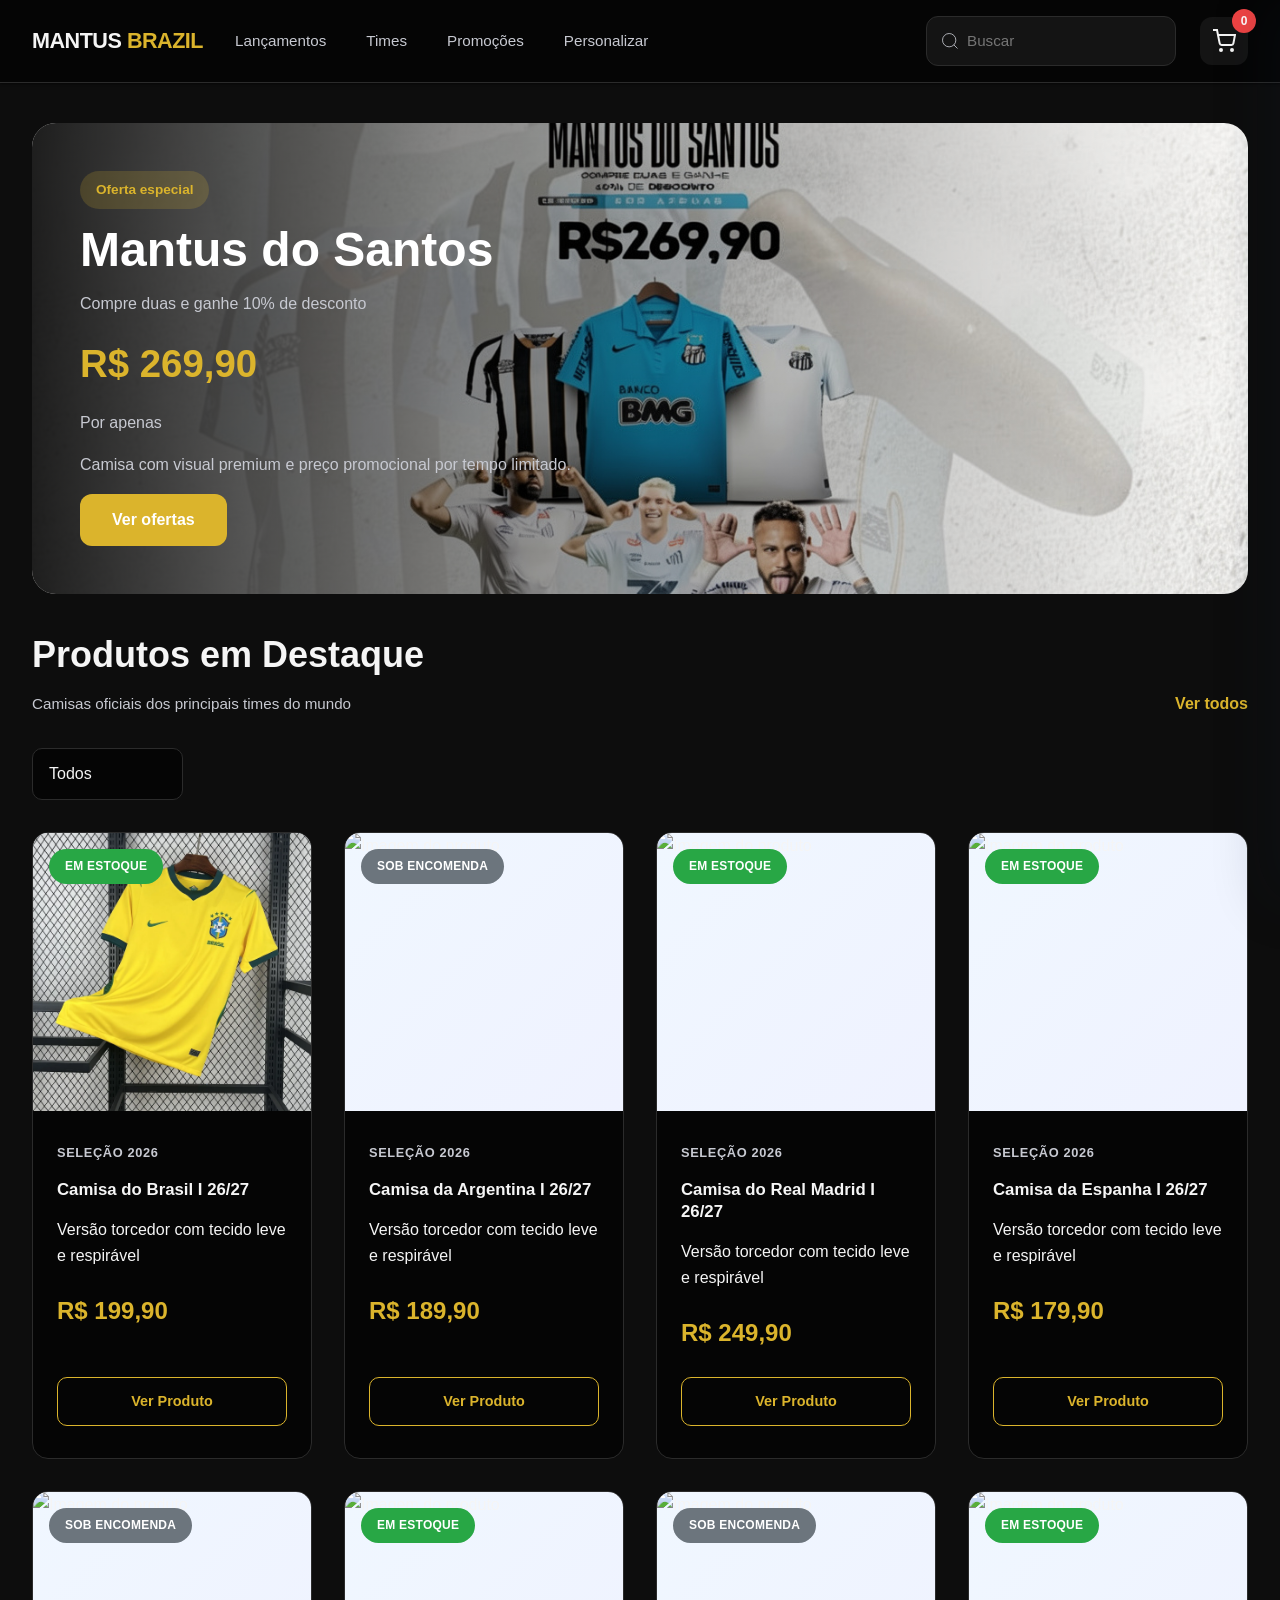
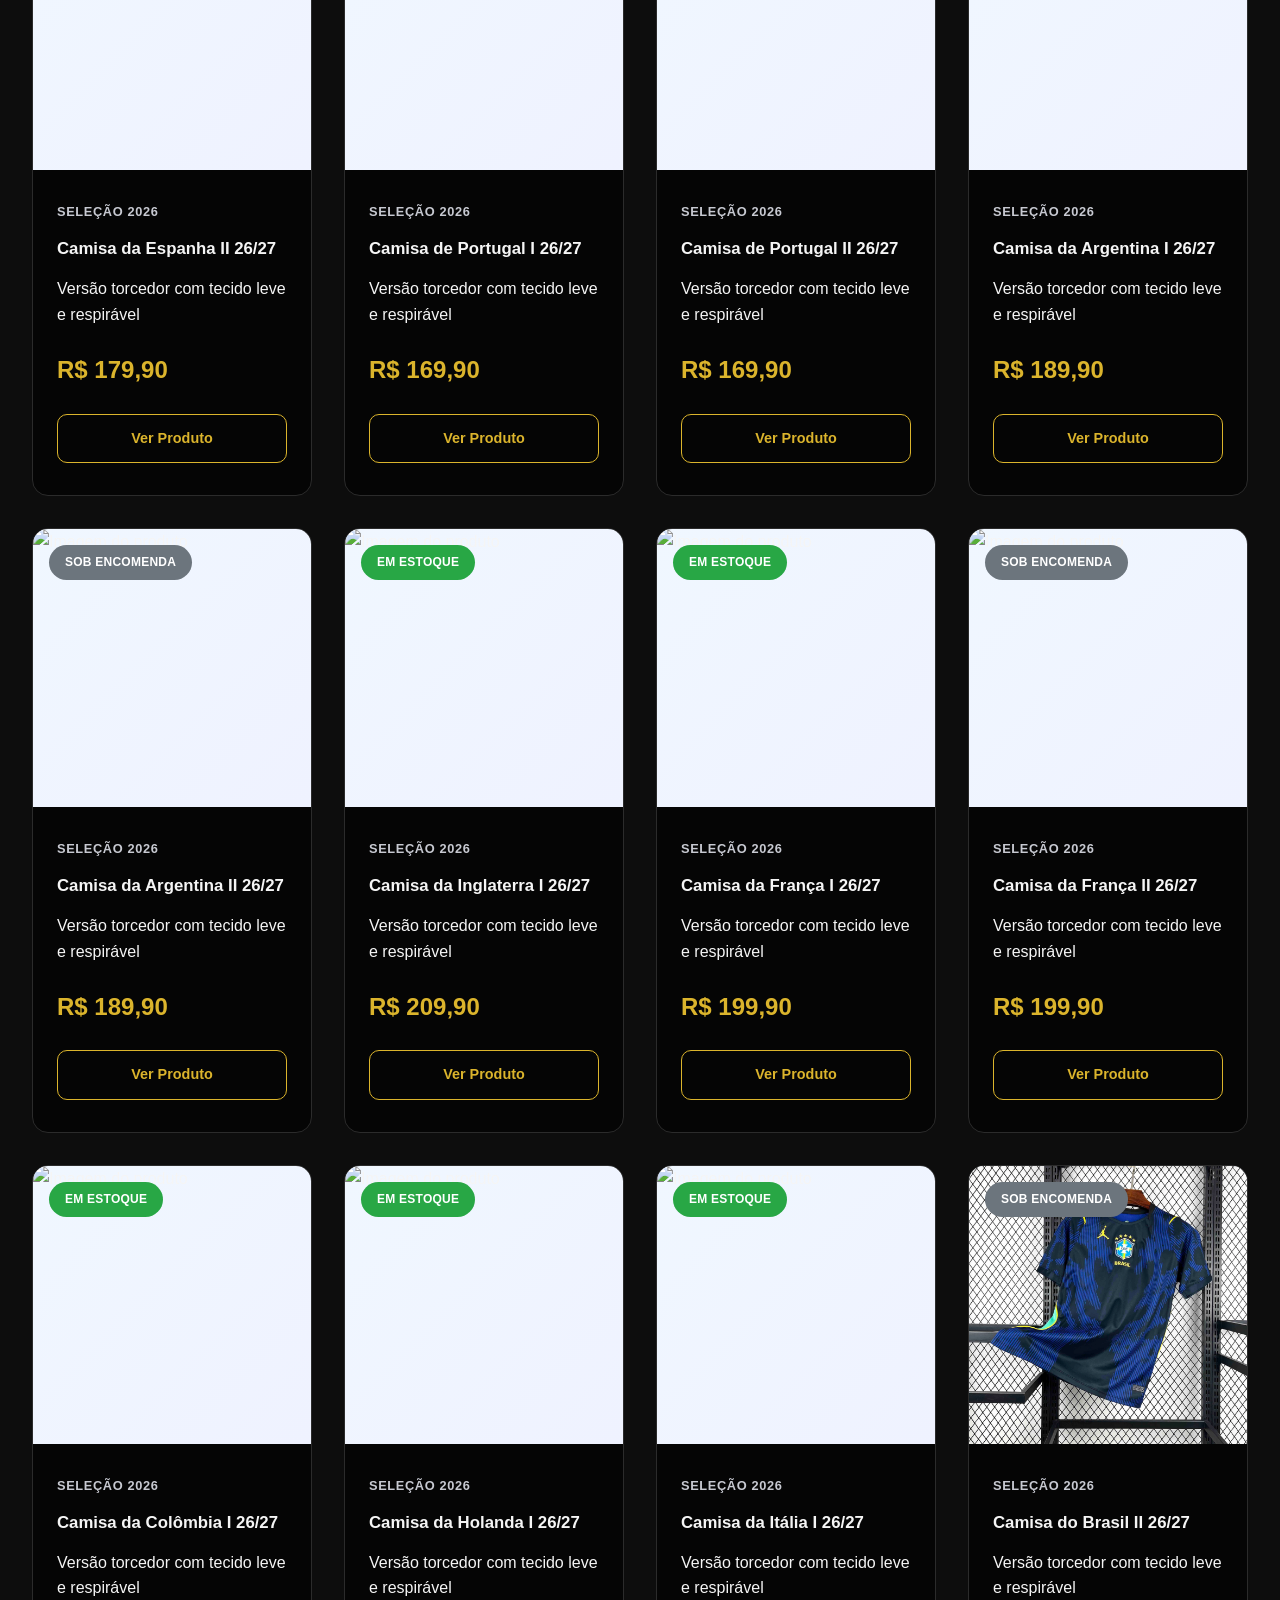
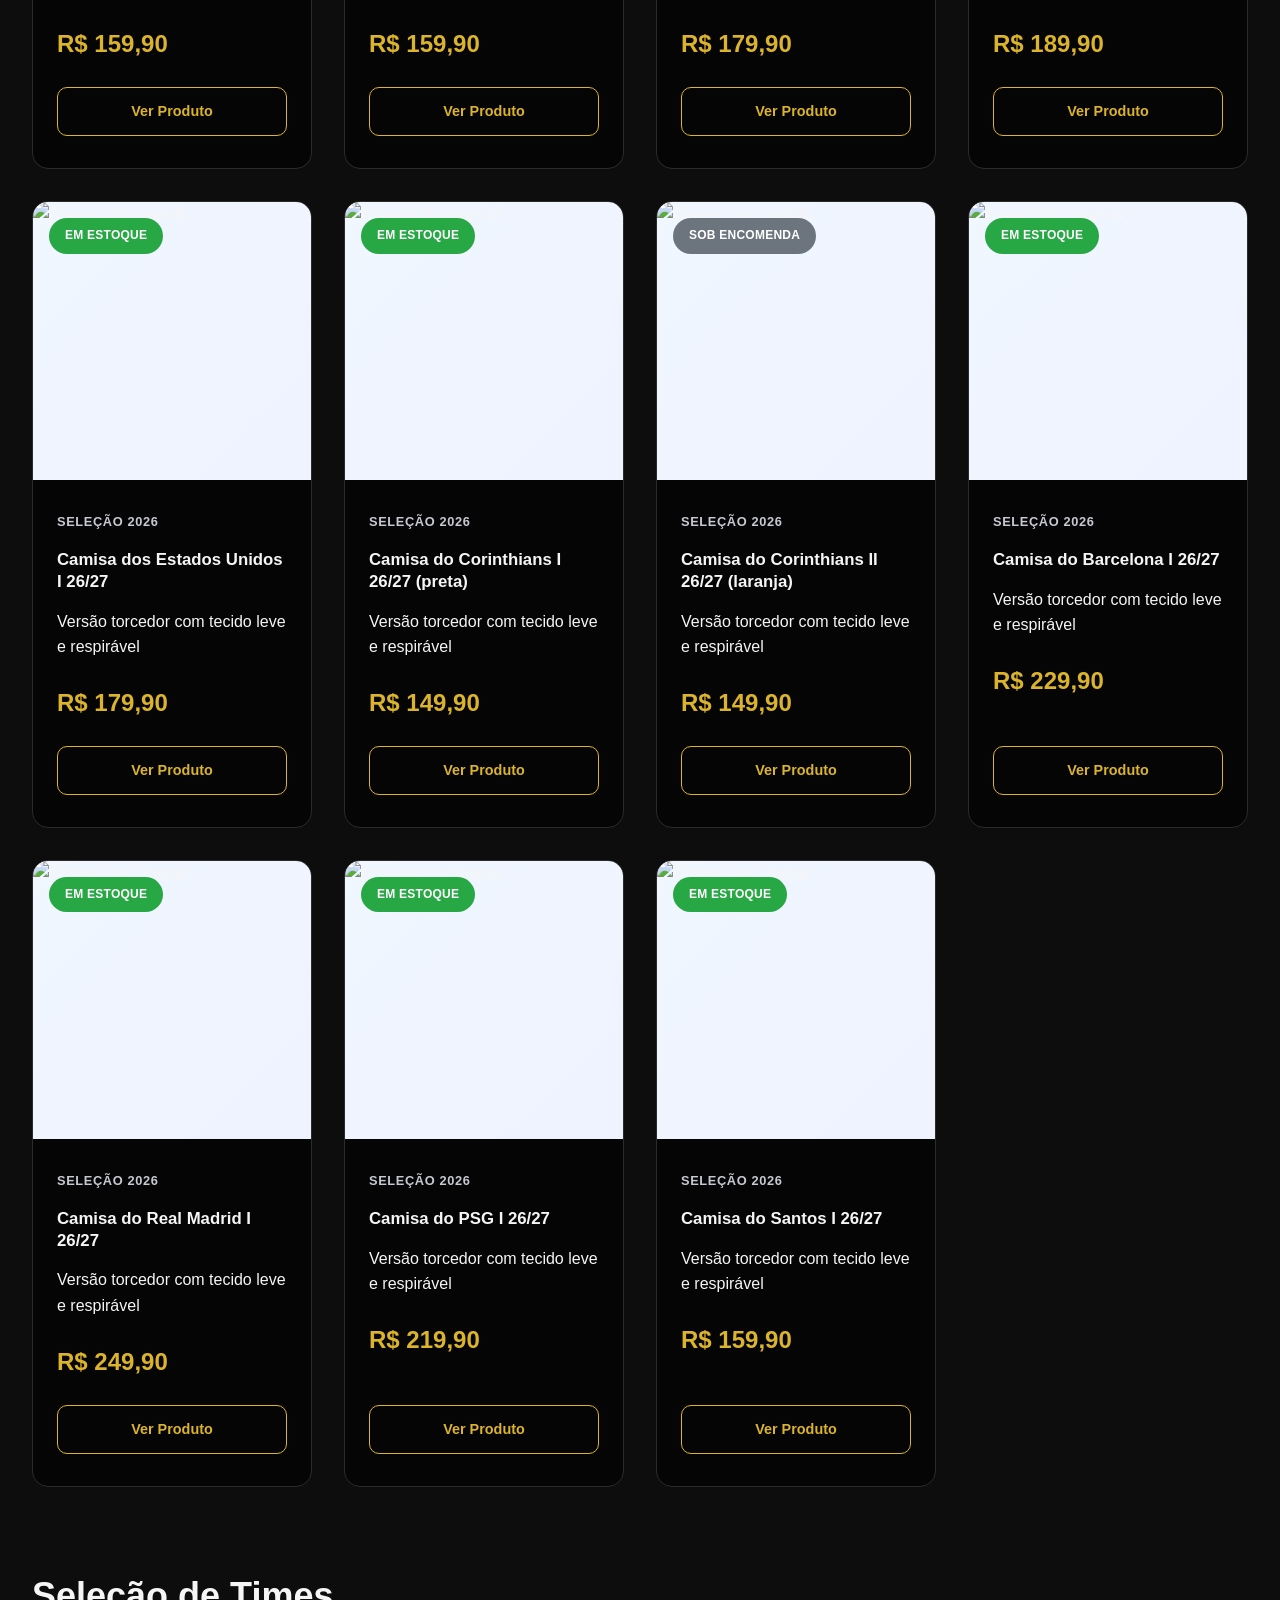
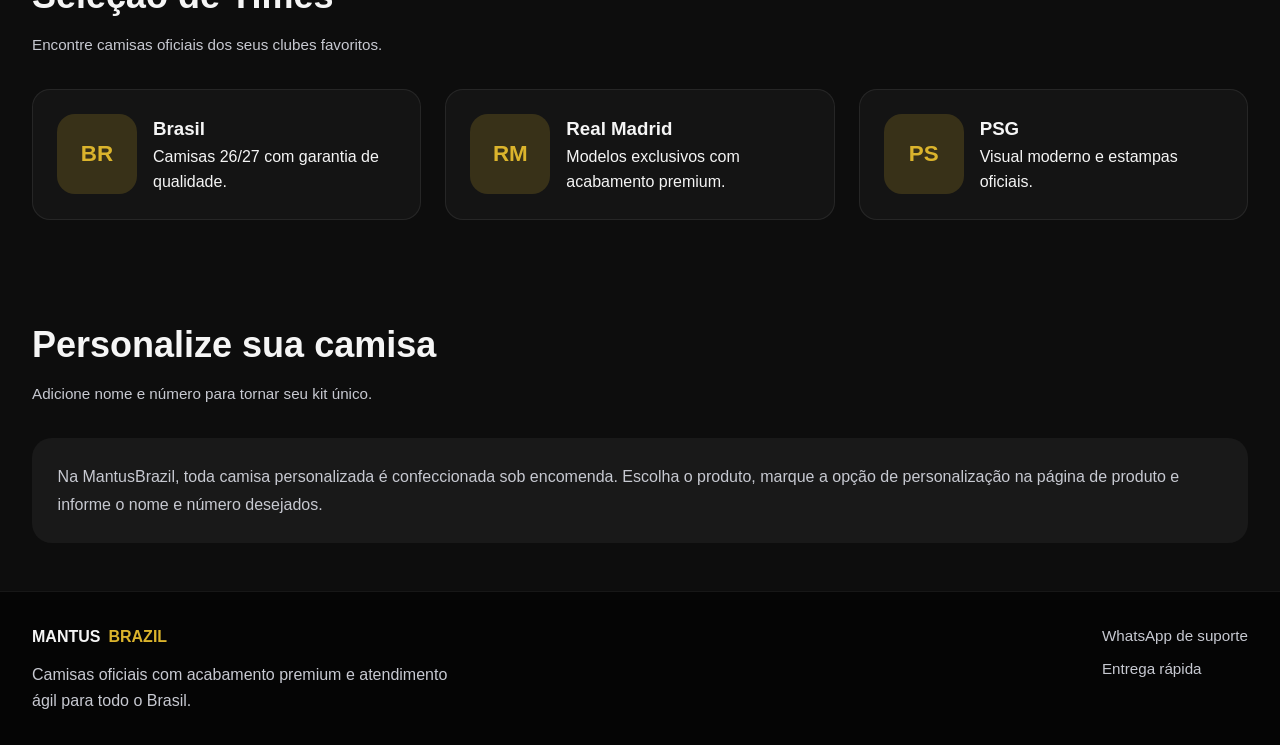
==== index.html @ ae6230f0 "arrumei algumas coisas arrumeir coisas" ====
<!DOCTYPE html>
<html lang="pt-BR">

<head>
  <meta charset="UTF-8" />
  <meta name="viewport" content="width=device-width, initial-scale=1.0" />
  <title>Football Store - Camisas de Futebol Oficial</title>
  <link rel="stylesheet" href="styles.css" />
</head>

<body>
  <!-- ============ NAVBAR ============ -->
  <nav class="navbar">
    <div class="navbar-container">
      <div class="navbar-logo">
        <span class="logo-main">MANTUS</span>
        <span class="logo-sub">BRAZIL</span>
      </div>

      <ul class="navbar-menu">
        <li><a href="#lancamentos" class="nav-link">Lançamentos</a></li>
        <li><a href="#times" class="nav-link">Times</a></li>
        <li><a href="#promocoes" class="nav-link">Promoções</a></li>
        <li><a href="#personalizar" class="nav-link">Personalizar</a></li>
      </ul>

      <div class="navbar-actions">
        <div class="search-box">
          <input id="product-search" type="search" placeholder="Buscar" class="search-input" />
          <svg class="search-icon" width="20" height="20" viewBox="0 0 24 24" fill="none" stroke="currentColor">
            <circle cx="11" cy="11" r="8"></circle>
            <path d="m21 21-4.35-4.35"></path>
          </svg>
        </div>
        <button id="btn-ver-carrinho" class="btn-cart" type="button" aria-label="Abrir carrinho">
          <svg width="24" height="24" viewBox="0 0 24 24" fill="none" stroke="currentColor" stroke-width="2">
            <circle cx="9" cy="21" r="1"></circle>
            <circle cx="20" cy="21" r="1"></circle>
            <path d="M1 1h4l2.68 13.39a2 2 0 0 0 2 1.61h9.72a2 2 0 0 0 2-1.61L23 6H6"></path>
          </svg>
          <span id="badge-total-itens" class="cart-badge">0</span>
        </button>
      </div>
    </div>
  </nav>

  <!-- ============ MAIN CONTENT ============ -->
  <main class="main">
    <div class="container">

      <!-- ============ HERO SECTION ============ -->
      <section class="hero" id="promocoes">
        <div class="hero-carousel">
          <div class="offer-carousel">
            <div id="offers-track" class="offers-track"></div>
            <button class="offer-nav prev" aria-label="Slide anterior">
              <svg width="24" height="24" viewBox="0 0 24 24" fill="none" stroke="currentColor" stroke-width="2">
                <polyline points="15 18 9 12 15 6"></polyline>
              </svg>
            </button>
            <button class="offer-nav next" aria-label="Próximo slide">
              <svg width="24" height="24" viewBox="0 0 24 24" fill="none" stroke="currentColor" stroke-width="2">
                <polyline points="9 18 15 12 9 6"></polyline>
              </svg>
            </button>
          </div>
        </div>
      </section>

      <!-- ============ PRODUTOS EM DESTAQUE ============ -->
      <section class="featured-section" id="lancamentos">
        <div class="section-header">
          <div>
            <h2 class="section-title">Produtos em Destaque</h2>
            <p class="section-subtitle">Camisas oficiais dos principais times do mundo</p>
          </div>
          <a href="#lancamentos" class="link-primary">Ver todos</a>
        </div>

        <div class="products-filter">
          <select id="product-filter" class="filter-select" aria-label="Filtrar por disponibilidade">
            <option value="all">Todos</option>
            <option value="instock">Em estoque</option>
            <option value="preorder">Sob encomenda</option>
          </select>
        </div>

        <div id="produtos" class="products-grid"></div>
      </section>

      <section class="teams-section" id="times">
        <div class="section-header">
          <div>
            <h2 class="section-title">Seleção de Times</h2>
            <p class="section-subtitle">Encontre camisas oficiais dos seus clubes favoritos.</p>
          </div>
        </div>
        <div class="teams-grid">
          <article class="team-card">
            <div class="team-logo">BR</div>
            <div>
              <h3>Brasil</h3>
              <p>Camisas 26/27 com garantia de qualidade.</p>
            </div>
          </article>
          <article class="team-card">
            <div class="team-logo">RM</div>
            <div>
              <h3>Real Madrid</h3>
              <p>Modelos exclusivos com acabamento premium.</p>
            </div>
          </article>
          <article class="team-card">
            <div class="team-logo">PS</div>
            <div>
              <h3>PSG</h3>
              <p>Visual moderno e estampas oficiais.</p>
            </div>
          </article>
        </div>
      </section>

      <section class="customize-callout" id="personalizar">
        <div class="section-header">
          <div>
            <h2 class="section-title">Personalize sua camisa</h2>
            <p class="section-subtitle">Adicione nome e número para tornar seu kit único.</p>
          </div>
        </div>
        <div class="customize-text">
          <p>Na MantusBrazil, toda camisa personalizada é confeccionada sob encomenda. Escolha o produto, marque a opção de personalização na página de produto e informe o nome e número desejados.</p>
        </div>
      </section>
    </div>
  </main>

  <footer class="site-footer">
    <div class="container footer-content">
      <div class="footer-brand">
        <div class="footer-logo"><span class="logo-main">MANTUS</span><span class="logo-sub">BRAZIL</span></div>
        <p>Camisas oficiais com acabamento premium e atendimento ágil para todo o Brasil.</p>
      </div>
      <div class="footer-meta">
        <span>WhatsApp de suporte</span>
        <span>Entrega rápida</span>
      </div>
    </div>
  </footer>

  <!-- ============ DRAWER DO CARRINHO ============ -->
  <div id="drawer-overlay" class="drawer-overlay"></div>

  <aside id="carrinho" class="cart-drawer" aria-hidden="true">
    <div class="cart-header">
      <h2>Seu Carrinho</h2>
      <button id="close-cart" class="btn-close" aria-label="Fechar carrinho">
        <svg width="24" height="24" viewBox="0 0 24 24" fill="none" stroke="currentColor" stroke-width="2">
          <line x1="18" y1="6" x2="6" y2="18"></line>
          <line x1="6" y1="6" x2="18" y2="18"></line>
        </svg>
      </button>
    </div>

    <div id="lista-carrinho" class="cart-items-list"></div>

    <div class="cart-empty-state" id="cart-empty-state">
      <p>Seu carrinho está vazio</p>
      <p class="text-muted">Selecione uma camisa para começar</p>
    </div>

    <div class="cart-footer">
      <div class="cart-summary">
        <span id="cart-summary-text">Nenhum item no carrinho</span>
      </div>
      <div class="cart-total">
        <div class="total-label">Total</div>
        <strong id="total-pedido" class="total-amount">R$ 0,00</strong>
      </div>
      <button id="finalizar" class="btn-primary btn-full" type="button">Finalizar no WhatsApp</button>
    </div>
  </aside>

  <!-- ============ TOAST NOTIFICATIONS ============ -->
  <div id="toast-container" class="toast-container"></div>

  <!-- ============ MODAL DE SELEÇÃO DE PRODUTO ============ -->
  <div id="product-modal" class="modal-overlay">
    <div class="modal-content">
      <div class="modal-header">
        <h2 id="modal-title">Selecionar Produto</h2>
        <button id="close-modal" class="btn-close" aria-label="Fechar modal">
          <svg width="24" height="24" viewBox="0 0 24 24" fill="none" stroke="currentColor" stroke-width="2">
            <line x1="18" y1="6" x2="6" y2="18"></line>
            <line x1="6" y1="6" x2="18" y2="18"></line>
          </svg>
        </button>
      </div>
      <div class="modal-body">
        <div class="product-preview">
          <img id="modal-product-image" src="" alt="Produto" />
          <div class="product-info">
            <h3 id="modal-product-name"></h3>
            <p id="modal-product-price"></p>
          </div>
        </div>
        <form id="product-form">
          <div class="form-group">
            <label for="size-select">Tamanho</label>
            <select id="size-select" required>
              <option value="">Selecione um tamanho</option>
            </select>
          </div>
          <div class="form-group">
            <label for="custom-name">Nome (opcional)</label>
            <input type="text" id="custom-name" placeholder="Digite o nome" maxlength="20" />
          </div>
          <div class="form-group">
            <label for="custom-number">Número (opcional)</label>
            <input type="text" id="custom-number" placeholder="Digite o número" maxlength="3" />
          </div>
          <div class="modal-actions">
            <button type="button" id="btn-cancel-modal" class="btn-secondary">Cancelar</button>
            <button type="submit" id="btn-confirm-modal" class="btn-primary">Adicionar ao Carrinho</button>
          </div>
        </form>
      </div>
    </div>
  </div>

  <script src="script.js"></script>
</body>

</html>
---- styles.css ----
﻿/* ============================================
   RESET E VARIÁVEIS GLOBAIS
   ============================================ */

* {
  margin: 0;
  padding: 0;
  box-sizing: border-box;
}

:root {
  --color-primary: #dbb42c;
  --color-primary-dark: #b8941f;
  --color-accent: #202020;
  --color-text: #f5f5f5;
  --color-text-secondary: #c7c9d1;
  --color-text-muted: #9ca3af;
  --color-bg: #050505;
  --color-bg-light: #0d0d0d;
  --color-bg-alt: #141414;
  --color-border: #2b2b2b;
  --color-success: #28a745;
  --color-error: #ef4444;
  --color-warning: #f59e0b;
  --shadow-sm: 0 1px 2px rgba(0, 0, 0, 0.5);
  --shadow-base: 0 4px 12px rgba(0, 0, 0, 0.35);
  --shadow-lg: 0 10px 28px rgba(0, 0, 0, 0.4);
  --shadow-xl: 0 20px 50px rgba(0, 0, 0, 0.5);
  --transition-base: all 0.3s cubic-bezier(0.4, 0, 0.2, 1);
}

html {
  scroll-behavior: smooth;
  font-family: 'Inter', '-apple-system', 'BlinkMacSystemFont', 'Segoe UI', 'Roboto', 'Oxygen', sans-serif;
}

body {
  background: var(--color-bg-light);
  color: var(--color-text);
  font-size: 16px;
  line-height: 1.6;
  overflow-x: hidden;
}

button, input, select, textarea {
  font: inherit;
}

button, input, textarea {
  border: none;
  cursor: pointer;
}

input, textarea, select {
  -webkit-appearance: none;
  -moz-appearance: none;
  appearance: none;
}

img {
  display: block;
  max-width: 100%;
  height: auto;
}

a {
  color: var(--color-primary);
  text-decoration: none;
  transition: var(--transition-base);
}

a:hover {
  color: var(--color-primary-dark);
}

/* ============================================
   NAVBAR / HEADER
   ============================================ */

.navbar {
  background: var(--color-bg);
  border-bottom: 1px solid var(--color-border);
  position: sticky;
  top: 0;
  z-index: 999;
  box-shadow: var(--shadow-sm);
}

.navbar-container {
  max-width: 1400px;
  margin: 0 auto;
  padding: 1rem 2rem;
  display: flex;
  align-items: center;
  justify-content: space-between;
  gap: 2rem;
}

.navbar-logo {
  font-size: 1.35rem;
  font-weight: 900;
  letter-spacing: -0.5px;
  white-space: nowrap;
}

.logo-main {
  color: var(--color-text);
}

.logo-sub {
  color: var(--color-primary);
}

.logo-accent {
  color: var(--color-primary);
}

.navbar-menu {
  display: flex;
  list-style: none;
  gap: 2.5rem;
  flex: 1;
}

.nav-link {
  color: var(--color-text-secondary);
  font-weight: 500;
  font-size: 0.95rem;
  position: relative;
  transition: color 0.3s ease;
}

.nav-link::after {
  content: '';
  position: absolute;
  bottom: -4px;
  left: 0;
  width: 0;
  height: 2px;
  background: var(--color-primary);
  transition: width 0.3s ease;
}

.nav-link:hover {
  color: var(--color-primary);
}

.nav-link:hover::after {
  width: 100%;
}

.navbar-actions {
  display: flex;
  align-items: center;
  gap: 1.5rem;
}

.site-footer {
  padding: 2rem 0;
  border-top: 1px solid rgba(255, 255, 255, 0.07);
  background: var(--color-bg);
}

.footer-content {
  display: flex;
  align-items: flex-start;
  justify-content: space-between;
  gap: 1.5rem;
  flex-wrap: wrap;
}

.footer-brand p {
  color: var(--color-text-secondary);
  max-width: 430px;
  margin-top: 0.75rem;
  line-height: 1.6;
}

.footer-meta {
  display: flex;
  flex-direction: column;
  gap: 0.5rem;
  color: var(--color-text-secondary);
  font-size: 0.95rem;
}

.footer-logo {
  display: flex;
  align-items: baseline;
  gap: 0.5rem;
  font-weight: 800;
  color: var(--color-text);
}

.footer-logo .logo-sub {
  color: var(--color-primary);
}

.search-box {
  position: relative;
  min-width: 250px;
}

.search-input {
  width: 100%;
  padding: 0.75rem 1rem 0.75rem 2.5rem;
  border: 1px solid var(--color-border);
  border-radius: 12px;
  font-size: 0.95rem;
  background: var(--color-bg-alt);
  transition: all 0.3s ease;
}

.search-input:focus {
  outline: none;
  background: var(--color-bg);
  border-color: var(--color-primary);
  box-shadow: 0 0 0 3px rgba(219, 180, 44, 0.1);
}

.search-icon {
  position: absolute;
  left: 0.85rem;
  top: 50%;
  transform: translateY(-50%);
  color: var(--color-text-secondary);
  pointer-events: none;
}

.btn-cart {
  position: relative;
  width: 48px;
  height: 48px;
  border-radius: 12px;
  background: var(--color-bg-alt);
  color: var(--color-text);
  display: flex;
  align-items: center;
  justify-content: center;
  transition: all 0.3s ease;
  cursor: pointer;
}

.btn-cart:hover {
  background: var(--color-primary);
  color: var(--color-bg-light);
  transform: translateY(-2px);
}

.cart-badge {
  position: absolute;
  top: -8px;
  right: -8px;
  min-width: 24px;
  height: 24px;
  padding: 0 6px;
  background: var(--color-error);
  color: white;
  border-radius: 12px;
  font-size: 0.75rem;
  font-weight: 700;
  display: flex;
  align-items: center;
  justify-content: center;
}

/* ============================================
   HERO / BANNER
   ============================================ */

.hero {
  position: relative;
  margin-top: 1rem;
}

.hero-carousel {
  position: relative;
  min-height: clamp(320px, 38vw, 420px);
  border-radius: 20px;
  overflow: hidden;
}

.hero-slide {
  width: 100%;
  min-height: 100%;
  display: grid;
  grid-template-columns: 1fr 1fr;
  align-items: center;
  gap: clamp(2rem, 3vw, 4rem);
  padding: clamp(3rem, 5vw, 5rem);
  position: relative;
  overflow: hidden;
}

.hero-slide::before {
  content: '';
  position: absolute;
  inset: 0;
  background: radial-gradient(circle at 20% 50%, rgba(255, 255, 255, 0.15), transparent 50%),
              radial-gradient(circle at 80% 20%, rgba(255, 255, 255, 0.1), transparent 40%);
  pointer-events: none;
}

.hero-content {
  position: relative;
  z-index: 2;
  color: white;
  display: flex;
  flex-direction: column;
  gap: 2rem;
  max-width: 520px;
}

.hero-badge {
  display: inline-flex;
  align-items: center;
  justify-content: center;
  width: fit-content;
  padding: 0.6rem 1.2rem;
  background: rgba(255, 255, 255, 0.2);
  border: 1px solid rgba(255, 255, 255, 0.3);
  color: white;
  border-radius: 999px;
  font-size: 0.8rem;
  font-weight: 700;
  text-transform: uppercase;
  letter-spacing: 0.02em;
}

.hero-title {
  font-size: clamp(2rem, 5vw, 3.5rem);
  font-weight: 900;
  line-height: 1.1;
  letter-spacing: -0.02em;
}

.hero-subtitle {
  font-size: 1.1rem;
  opacity: 0.95;
  max-width: 400px;
}

.hero-image {
  position: relative;
  z-index: 2;
  height: 100%;
}

.hero-image img {
  width: 100%;
  height: 100%;
  object-fit: contain;
  max-height: 540px;
  border-radius: 16px;
}

.hero-nav {
  position: absolute;
  top: 50%;
  transform: translateY(-50%);
  width: 48px;
  height: 48px;
  border-radius: 50%;
  background: rgba(255, 255, 255, 0.9);
  color: var(--color-text);
  border: none;
  display: flex;
  align-items: center;
  justify-content: center;
  cursor: pointer;
  z-index: 10;
  transition: all 0.3s ease;
  opacity: 0;
}

.hero-nav {
  position: absolute;
  top: 50%;
  transform: translateY(-50%);
  width: 48px;
  height: 48px;
  border-radius: 50%;
  background: rgba(255, 255, 255, 0.12);
  color: white;
  border: 1px solid rgba(255, 255, 255, 0.18);
  display: flex;
  align-items: center;
  justify-content: center;
  cursor: pointer;
  z-index: 10;
  transition: all 0.3s ease;
  opacity: 0;
}

.hero-nav:hover {
  background: rgba(255, 255, 255, 0.2);
  transform: translateY(-50%) scale(1.05);
}

.hero-carousel:hover .hero-nav {
  opacity: 1;
}

.hero-nav.prev {
  left: 1.5rem;
}

.hero-nav.next {
  right: 1.5rem;
}

.hero-indicators {
  position: absolute;
  bottom: 1.5rem;
  left: 50%;
  transform: translateX(-50%);
  display: flex;
  gap: 0.75rem;
  z-index: 5;
}

.offer-carousel {
  position: relative;
  overflow: hidden;
  border-radius: 24px;
  margin-top: 1.5rem;
}

.offers-track {
  display: flex;
  transition: transform 0.5s ease;
}

.offer-card {
  min-width: 100%;
  display: grid;
  grid-template-columns: 1.2fr 0.8fr;
  gap: 2rem;
  align-items: center;
  padding: 3rem;
  color: white;
  background-color: rgba(9, 9, 9, 0.9);
  background-size: cover;
  background-position: center;
  background-repeat: no-repeat;
  position: relative;
  overflow: hidden;
}

.offer-card::before {
  content: '';
  position: absolute;
  inset: 0;
  background: linear-gradient(to right, rgba(0, 0, 0, 0.88) 0%, rgba(0, 0, 0, 0.45) 35%, rgba(0, 0, 0, 0.0) 100%);
  pointer-events: none;
}

.offer-card-content {
  position: relative;
  z-index: 1;
  display: flex;
  flex-direction: column;
  gap: 1rem;
}

.offer-card .offer-image {
  position: relative;
  z-index: 1;
}

.offer-badge {
  width: fit-content;
  display: inline-block;
  padding: 0.5rem 1rem;
  border-radius: 999px;
  background: rgba(219, 180, 44, 0.18);
  color: var(--color-primary);
  font-weight: 700;
  font-size: 0.85rem;
}

.offer-title {
  font-size: clamp(2rem, 4vw, 3rem);
  line-height: 1.05;
  color: white;
}

.offer-subtitle,
.offer-desc,
.offer-extra {
  color: var(--color-text-secondary);
}

.offer-price span {
  font-size: 2.4rem;
  font-weight: 800;
  color: var(--color-primary);
}

.offer-image {
  width: 100%;
  border-radius: 24px;
  object-fit: cover;
  max-height: 420px;
  box-shadow: var(--shadow-lg);
}

.offer-nav {
  position: absolute;
  top: 50%;
  transform: translateY(-50%);
  width: 2.5rem;
  height: 2.5rem;
  border-radius: 50%;
  background: rgba(0, 0, 0, 0.2);
  border: 1px solid rgba(255, 255, 255, 0.18);
  color: white;
  display: flex;
  align-items: center;
  justify-content: center;
  cursor: pointer;
  z-index: 10;
  opacity: 0;
  transition: all 0.3s ease;
}

.offer-carousel:hover .offer-nav {
  opacity: 1;
}

.offer-nav:hover {
  filter: brightness(1.2);
  transform: translateY(-50%) scale(1.1);
}

.offer-nav.prev {
  left: 1rem;
}

.offer-nav.next {
  right: 1rem;
}

.offer-indicators {
  position: absolute;
  bottom: 1rem;
  left: 50%;
  transform: translateX(-50%);
  display: flex;
  gap: 0.6rem;
}

.offer-indicator {
  width: 10px;
  height: 10px;
  border-radius: 50%;
  background: rgba(255, 255, 255, 0.35);
  cursor: pointer;
  transition: transform 0.3s ease, background 0.3s ease;
}

.offer-indicator.active {
  background: var(--color-primary);
  transform: scale(1.2);
}

.indicator {
  width: 10px;
  height: 10px;
  border-radius: 50%;
  background: rgba(255, 255, 255, 0.5);
  cursor: pointer;
  transition: all 0.3s ease;
}

.indicator.active {
  background: white;
  width: 28px;
  border-radius: 5px;
}

.teams-section,
.customize-callout {
  padding: 3rem 0;
}

.team-card {
  display: grid;
  grid-template-columns: 80px 1fr;
  gap: 1rem;
  padding: 1.5rem;
  border: 1px solid rgba(255, 255, 255, 0.08);
  border-radius: 18px;
  background: rgba(255, 255, 255, 0.03);
  color: var(--color-text);
}

.team-logo {
  width: 80px;
  height: 80px;
  border-radius: 18px;
  display: grid;
  place-items: center;
  font-size: 1.4rem;
  font-weight: 800;
  background: rgba(219, 180, 44, 0.18);
  color: var(--color-primary);
}

.teams-grid {
  display: grid;
  grid-template-columns: repeat(3, minmax(0, 1fr));
  gap: 1.5rem;
  margin-top: 1.5rem;
}

.customize-callout .customize-text {
  margin-top: 1rem;
  padding: 1.6rem;
  border-radius: 20px;
  background: rgba(255, 255, 255, 0.05);
  color: var(--color-text-secondary);
  line-height: 1.7;
}


.container {
  max-width: 1400px;
  margin: 0 auto;
  padding: 0 2rem;
}

/* ============================================
   SECTION HEADER
   ============================================ */

.section-header {
  display: flex;
  justify-content: space-between;
  align-items: flex-end;
  gap: 2rem;
  margin-bottom: 2rem;
}

.section-title {
  font-size: clamp(1.75rem, 3vw, 2.25rem);
  font-weight: 800;
  color: var(--color-text);
  margin: 0 0 0.5rem;
}

.section-subtitle {
  font-size: 0.95rem;
  color: var(--color-text-secondary);
  margin: 0;
}

.link-primary {
  color: var(--color-primary);
  font-weight: 600;
  white-space: nowrap;
  transition: var(--transition-base);
}

.link-primary:hover {
  color: var(--color-primary-dark);
}

/* ============================================
   PRODUCTS SECTION
   ============================================ */

.featured-section {
  padding: 2rem 0;
}

.products-filter {
  margin-bottom: 2rem;
}

.filter-select {
  padding: 0.75rem 1rem;
  border: 1px solid var(--color-border);
  border-radius: 10px;
  background: var(--color-bg);
  color: var(--color-text);
  font-weight: 500;
  cursor: pointer;
  transition: all 0.3s ease;
}

.filter-select:hover {
  border-color: var(--color-primary);
}

.filter-select:focus {
  outline: none;
  border-color: var(--color-primary);
  box-shadow: 0 0 0 3px rgba(219, 180, 44, 0.1);
}

.products-grid {
  display: grid;
  grid-template-columns: repeat(auto-fill, minmax(280px, 1fr));
  gap: 2rem;
  width: 100%;
}

/* ============================================
   PRODUCT CARD
   ============================================ */

.product-card {
  background: var(--color-bg);
  border: 1px solid var(--color-border);
  border-radius: 16px;
  overflow: hidden;
  display: flex;
  flex-direction: column;
  transition: all 0.4s cubic-bezier(0.4, 0, 0.2, 1);
  cursor: pointer;
  position: relative;
}

.product-card:hover {
  transform: translateY(-8px);
  box-shadow: var(--shadow-lg);
  border-color: rgba(29, 209, 161, 0.2);
}

.product-image-wrapper {
  position: relative;
  width: 100%;
  aspect-ratio: 1;
  background: linear-gradient(135deg, #f0f7ff 0%, #eff2ff 100%);
  overflow: hidden;
  display: flex;
  align-items: center;
  justify-content: center;
}

.image-wrap {
  position: relative;
  width: 100%;
  height: 100%;
  display: flex;
  align-items: center;
  justify-content: center;
}

.image-nav {
  position: absolute;
  top: 50%;
  transform: translateY(-50%);
  width: 44px;
  height: 44px;
  border-radius: 50%;
  background: rgba(255, 255, 255, 0.95);
  color: var(--color-text);
  border: none;
  display: flex;
  align-items: center;
  justify-content: center;
  cursor: pointer;
  z-index: 5;
  font-size: 1.2rem;
  font-weight: bold;
  transition: all 0.3s ease;
  opacity: 0;
}

.image-nav:hover {
  background: white;
  transform: translateY(-50%) scale(1.1);
}

.image-nav-prev {
  left: 0.75rem;
}

.image-nav-next {
  right: 0.75rem;
}

.product-image {
  width: 100%;
  height: 100%;
  object-fit: cover;
  transition: transform 0.4s ease;
}

.product-card:hover .product-image {
  transform: scale(1.08);
}

.product-badge {
  position: absolute;
  top: 1rem;
  left: 1rem;
  padding: 0.5rem 1rem;
  border-radius: 999px;
  font-size: 0.75rem;
  font-weight: 700;
  text-transform: uppercase;
  letter-spacing: 0.02em;
  background: rgba(255, 255, 255, 0.95);
  color: var(--color-text);
  z-index: 2;
}

.badge-bestseller {
  background: #dbb42c;
  color: #000000;
}

.badge-discount {
  background: #f87171;
  color: white;
}

.badge-new {
  background: var(--color-primary);
  color: white;
}

.badge-stock {
  background: #28a745;
  color: white;
}

.badge-preorder {
  background: #6c757d;
  color: white;
}

.product-content {
  padding: 2rem 1.5rem;
  flex: 1;
  display: flex;
  flex-direction: column;
  gap: 1rem;
}

.product-brand {
  font-size: 0.8rem;
  font-weight: 600;
  color: var(--color-text-secondary);
  text-transform: uppercase;
  letter-spacing: 0.05em;
}

.product-name {
  font-size: 1.05rem;
  font-weight: 700;
  color: var(--color-text);
  line-height: 1.3;
}

.product-rating {
  display: flex;
  align-items: center;
  gap: 0.5rem;
  font-size: 0.85rem;
}

.stars {
  color: #fbbf24;
}

.rating-count {
  color: var(--color-text-secondary);
  font-size: 0.8rem;
}

.product-pricing {
  display: flex;
  align-items: baseline;
  gap: 0.75rem;
  margin: 0.5rem 0;
}

.price-original {
  font-size: 0.9rem;
  color: var(--color-text-secondary);
  text-decoration: line-through;
  opacity: 0.7;
}

.price-current {
  font-size: 1.5rem;
  font-weight: 800;
  color: var(--color-primary);
}

.price-installment {
  font-size: 0.8rem;
  color: var(--color-text-secondary);
}

.product-actions {
  display: flex;
  gap: 0.75rem;
  margin-top: auto;
}

.btn-personalize {
  flex: 1;
  padding: 0.75rem 1rem;
  border: 1.5px solid var(--color-primary);
  border-radius: 10px;
  background: transparent;
  color: var(--color-primary);
  font-weight: 600;
  font-size: 0.9rem;
  transition: all 0.3s ease;
  cursor: pointer;
  display: inline-flex;
  align-items: center;
  justify-content: center;
  text-decoration: none;
}

.btn-personalize:hover {
  background: var(--color-primary);
  color: white;
}

/* ============================================
   BUTTONS
   ============================================ */

.btn-primary {
  padding: 0.85rem 2rem;
  background: var(--color-primary);
  color: white;
  width: fit-content;
  border: none;
  border-radius: 12px;
  font-weight: 600;
  font-size: 1rem;
  cursor: pointer;
  transition: all 0.3s ease;
  align-items: center;
  gap: 0.5rem;
}

.btn-primary:hover {
  background: var(--color-primary-dark);
  transform: translateY(-2px);
  box-shadow: 0 8px 20px rgba(219, 180, 44, 0.3);
}

.btn-large {
  padding: 1rem 2rem;
  font-size: 1rem;
  font-weight: 600;
}

.btn-full {
  width: 100%;
}

/* ============================================
   CART DRAWER
   ============================================ */

.drawer-overlay {
  position: fixed;
  inset: 0;
  background: rgba(15, 23, 42, 0.5);
  backdrop-filter: blur(3px);
  opacity: 0;
  pointer-events: none;
  transition: opacity 0.3s ease;
  z-index: 998;
}

.drawer-overlay.visible {
  opacity: 1;
  pointer-events: auto;
}

.cart-drawer {
  position: fixed;
  right: 0;
  top: 0;
  width: min(450px, 100%);
  height: 100vh;
  background: var(--color-bg);
  box-shadow: -15px 0 50px rgba(15, 23, 42, 0.2);
  display: flex;
  flex-direction: column;
  transform: translateX(100%);
  transition: transform 0.3s cubic-bezier(0.4, 0, 0.2, 1);
  z-index: 999;
  overflow-y: auto;
}

.cart-drawer.open {
  transform: translateX(0);
}

.cart-header {
  padding: 1.5rem 1.5rem 1rem;
  border-bottom: 1px solid var(--color-border);
  display: flex;
  justify-content: space-between;
  align-items: center;
  gap: 1rem;
}

.cart-header h2 {
  font-size: 1.25rem;
  font-weight: 700;
  color: var(--color-text);
}

.btn-close {
  width: 40px;
  height: 40px;
  border-radius: 10px;
  background: var(--color-bg-light);
  color: var(--color-text);
  border: none;
  display: flex;
  align-items: center;
  justify-content: center;
  cursor: pointer;
  transition: all 0.3s ease;
}

.btn-close:hover {
  background: var(--color-border);
  color: var(--color-text);
}

.cart-items-list {
  flex: 1;
  overflow-y: auto;
  padding: 1.5rem 1.5rem;
  display: flex;
  flex-direction: column;
  gap: 1rem;
}

.cart-item {
  display: grid;
  grid-template-columns: 90px 1fr;
  gap: 1rem;
  padding: 1rem;
  background: var(--color-bg-light);
  border-radius: 12px;
  transition: all 0.3s ease;
}

.cart-item img {
  width: 100%;
  height: 100%;
  aspect-ratio: 1;
  object-fit: cover;
  border-radius: 10px;
}

.cart-item-info {
  display: flex;
  flex-direction: column;
  gap: 0.5rem;
}

.cart-item-info strong {
  font-weight: 700;
  color: var(--color-text);
  font-size: 0.95rem;
}

.cart-item-meta {
  display: flex;
  flex-wrap: wrap;
  gap: 0.5rem;
  font-size: 0.8rem;
  color: var(--color-text-secondary);
}

.cart-item-meta span {
  padding: 0.3rem 0.6rem;
  background: white;
  border-radius: 6px;
  border: 1px solid var(--color-border);
}

.cart-item-actions {
  display: flex;
  gap: 0.75rem;
  align-items: center;
  margin-top: 0.75rem;
  flex-wrap: wrap;
}

.quantity-control {
  display: flex;
  align-items: center;
  gap: 0.5rem;
  font-size: 0.8rem;
}

.quantity-input {
  width: 60px;
  padding: 0.5rem;
  border: 1px solid var(--color-border);
  border-radius: 8px;
  text-align: center;
  font-weight: 600;
}

.cart-item-remove {
  padding: 0.5rem 0.85rem;
  background: #fee2e2;
  color: var(--color-error);
  border: none;
  border-radius: 8px;
  font-weight: 600;
  font-size: 0.8rem;
  cursor: pointer;
  transition: all 0.3s ease;
  margin-left: auto;
}

.cart-item-remove:hover {
  background: #fca5a5;
}

.cart-empty-state {
  display: none;
  flex-direction: column;
  align-items: center;
  justify-content: center;
  padding: 3rem 1.5rem;
  text-align: center;
  color: var(--color-text-secondary);
}

.cart-empty-state.visible {
  display: flex;
}

.text-muted {
  color: var(--color-text-muted);
  font-size: 0.9rem;
}

.cart-footer {
  padding: 1.5rem;
  border-top: 1px solid var(--color-border);
  display: flex;
  flex-direction: column;
  gap: 1rem;
}

.cart-summary {
  font-size: 0.95rem;
  color: var(--color-text-secondary);
}

.cart-total {
  padding: 1rem;
  background: var(--color-bg-light);
  border-radius: 12px;
  text-align: center;
}

.total-label {
  font-size: 0.85rem;
  color: var(--color-text-secondary);
  margin-bottom: 0.5rem;
}

.total-amount {
  font-size: 1.75rem;
  color: var(--color-primary);
  font-weight: 800;
}

/* ============================================
   TOAST NOTIFICATIONS
   ============================================ */

.toast-container {
  position: fixed;
  bottom: 1.5rem;
  right: 1.5rem;
  display: flex;
  flex-direction: column;
  gap: 1rem;
  z-index: 1000;
  pointer-events: none;
}

.toast {
  padding: 1rem 1.5rem;
  background: var(--color-text);
  color: white;
  border-radius: 12px;
  box-shadow: var(--shadow-lg);
  animation: slideInRight 0.3s ease;
  pointer-events: auto;
  font-weight: 600;
  font-size: 0.95rem;
}

.toast.success {
  background: var(--color-success);
}

.toast.error {
  background: var(--color-error);
}

.toast.info {
  background: var(--color-text);
}

@keyframes slideInRight {
  from {
    transform: translateX(400px);
    opacity: 0;
  }
  to {
    transform: translateX(0);
    opacity: 1;
  }
}

/* ============================================
   MODAL DE SELEÇÃO DE PRODUTO
   ============================================ */

.modal-overlay {
  position: fixed;
  inset: 0;
  background: rgba(15, 23, 42, 0.6);
  backdrop-filter: blur(4px);
  opacity: 0;
  pointer-events: none;
  transition: opacity 0.3s ease;
  z-index: 1000;
  display: flex;
  align-items: center;
  justify-content: center;
  padding: 1rem;
}

.modal-overlay.visible {
  opacity: 1;
  pointer-events: auto;
}

.modal-content {
  background: var(--color-bg);
  border-radius: 20px;
  width: 100%;
  max-width: 500px;
  max-height: 90vh;
  overflow-y: auto;
  box-shadow: var(--shadow-xl);
  transform: scale(0.9);
  transition: transform 0.3s ease;
}

.modal-overlay.visible .modal-content {
  transform: scale(1);
}

.modal-header {
  padding: 1.5rem 2rem;
  border-bottom: 1px solid var(--color-border);
  display: flex;
  align-items: center;
  justify-content: space-between;
}

.modal-header h2 {
  font-size: 1.5rem;
  font-weight: 700;
  color: var(--color-text);
  margin: 0;
}

.btn-close {
  width: 40px;
  height: 40px;
  border-radius: 10px;
  background: var(--color-bg-alt);
  color: var(--color-text-secondary);
  border: none;
  display: flex;
  align-items: center;
  justify-content: center;
  cursor: pointer;
  transition: all 0.3s ease;
}

.btn-close:hover {
  background: #fee2e2;
  color: var(--color-error);
}

.modal-body {
  padding: 2rem;
}

.product-preview {
  display: flex;
  gap: 1.5rem;
  margin-bottom: 2rem;
  padding-bottom: 1.5rem;
  border-bottom: 1px solid var(--color-border);
}

.product-preview img {
  width: 80px;
  height: 80px;
  object-fit: cover;
  border-radius: 12px;
}

.product-info h3 {
  font-size: 1.25rem;
  font-weight: 700;
  color: var(--color-text);
  margin: 0 0 0.5rem;
}

.product-info p {
  font-size: 1.1rem;
  font-weight: 800;
  color: var(--color-primary);
  margin: 0;
}

.form-group {
  margin-bottom: 1.5rem;
}

.form-group label {
  display: block;
  font-weight: 600;
  color: var(--color-text);
  margin-bottom: 0.5rem;
  font-size: 0.95rem;
}

.form-group input,
.form-group select {
  width: 100%;
  padding: 0.75rem 1rem;
  border: 1px solid var(--color-border);
  border-radius: 10px;
  font-size: 1rem;
  transition: all 0.3s ease;
}

.form-group input:focus,
.form-group select:focus {
  outline: none;
  border-color: var(--color-primary);
  box-shadow: 0 0 0 3px rgba(219, 180, 44, 0.1);
}

.modal-actions {
  display: flex;
  gap: 1rem;
  margin-top: 2rem;
}

.btn-secondary {
  padding: 0.75rem 1.5rem;
  background: var(--color-bg-alt);
  color: var(--color-text-secondary);
  border: 1px solid var(--color-border);
  border-radius: 10px;
  font-weight: 600;
  cursor: pointer;
  transition: all 0.3s ease;
}

.btn-secondary:hover {
  background: #f1f5f9;
  border-color: var(--color-text-secondary);
}

/* ============================================
   RESPONSIVE DESIGN
   ============================================ */

@media (max-width: 1200px) {
  .navbar-container {
    padding: 1rem 1.5rem;
    gap: 1.5rem;
  }

  .search-box {
    min-width: 150px;
  }

  .products-grid {
    grid-template-columns: repeat(auto-fill, minmax(240px, 1fr));
    gap: 1.25rem;
  }

  .hero-slide {
    gap: 2rem;
    padding: 2rem;
  }

  .container {
    padding: 0 1.5rem;
  }
}

@media (max-width: 768px) {
  .navbar-container {
    flex-wrap: wrap;
    gap: 1rem;
    padding: 0.75rem 1rem;
  }

  .navbar-menu {
    display: flex;
    flex-direction: column;
    width: 100%;
    gap: 1rem;
    order: 3;
  }

  .navbar-logo {
    font-size: 1.15rem;
  }

  .navbar-actions {
    gap: 1rem;
  }

  .search-box {
    min-width: 120px;
  }

  .search-input {
    padding: 0.65rem 0.85rem 0.65rem 2.2rem;
    font-size: 0.9rem;
  }

  .hero-carousel {
    min-height: 320px;
  }

  .hero-slide {
    grid-template-columns: 1fr;
    gap: 1.5rem;
    padding: 1.5rem;
    min-height: 320px;
  }

  .hero-image {
    display: none;
  }

  .hero-nav {
    width: 40px;
    height: 40px;
  }

  .hero-nav.prev {
    left: 1rem;
  }

  .hero-nav.next {
    right: 1rem;
  }

  .products-grid {
    grid-template-columns: 1fr;
    gap: 1rem;
  }

  .product-card {
    border-radius: 12px;
  }

  .product-content {
    padding: 1rem;
  }

  .product-actions {
    gap: 0.5rem;
  }

  .btn-personalize,
  .btn-buy {
    padding: 0.65rem 0.75rem;
    font-size: 0.85rem;
  }

  .section-header {
    flex-direction: column;
    gap: 1rem;
    align-items: flex-start;
    margin-bottom: 1.5rem;
  }

  .section-title {
    font-size: 1.5rem;
  }

  .cart-drawer {
    width: 100%;
  }

  .container {
    padding: 0 1rem;
  }

  .footer-content {
    flex-direction: column;
    gap: 1rem;
  }

  .footer-meta {
    width: 100%;
  }
}

@media (max-width: 480px) {
  .navbar-container {
    padding: 0.75rem 0.5rem;
  }

  .navbar-logo {
    font-size: 1rem;
  }

  .search-box {
    min-width: 100px;
  }

  .search-input {
    font-size: 0.85rem;
    padding: 0.6rem 0.75rem 0.6rem 2rem;
  }

  .hero-carousel {
    min-height: 280px;
    margin-bottom: 2rem;
    border-radius: 16px;
  }

  .hero-slide {
    padding: 1.25rem;
    gap: 1rem;
    min-height: 280px;
  }

  .hero-title {
    font-size: 1.75rem;
  }

  .hero-subtitle {
    font-size: 0.95rem;
  }

  .hero-nav {
    width: 36px;
    height: 36px;
  }

  .hero-nav.prev {
    left: 0.75rem;
  }

  .hero-nav.next {
    right: 0.75rem;
  }

  .products-grid {
    grid-template-columns: 1fr;
    gap: 0.75rem;
  }

  .product-image-wrapper {
    aspect-ratio: 0.95;
  }

  .product-content {
    padding: 0.85rem;
    gap: 0.5rem;
  }

  .product-badge {
    padding: 0.4rem 0.75rem;
    font-size: 0.7rem;
    top: 0.75rem;
    left: 0.75rem;
  }

  .product-name {
    font-size: 0.9rem;
  }

  .price-current {
    font-size: 1.25rem;
  }

  .btn-personalize,
  .btn-buy {
    padding: 0.6rem 0.5rem;
    font-size: 0.8rem;
  }

  .section-title {
    font-size: 1.3rem;
  }

  .product-actions {
    gap: 0.5rem;
  }

  .container {
    padding: 0 0.75rem;
  }

  .toast {
    font-size: 0.9rem;
    padding: 0.85rem 1rem;
  }
}
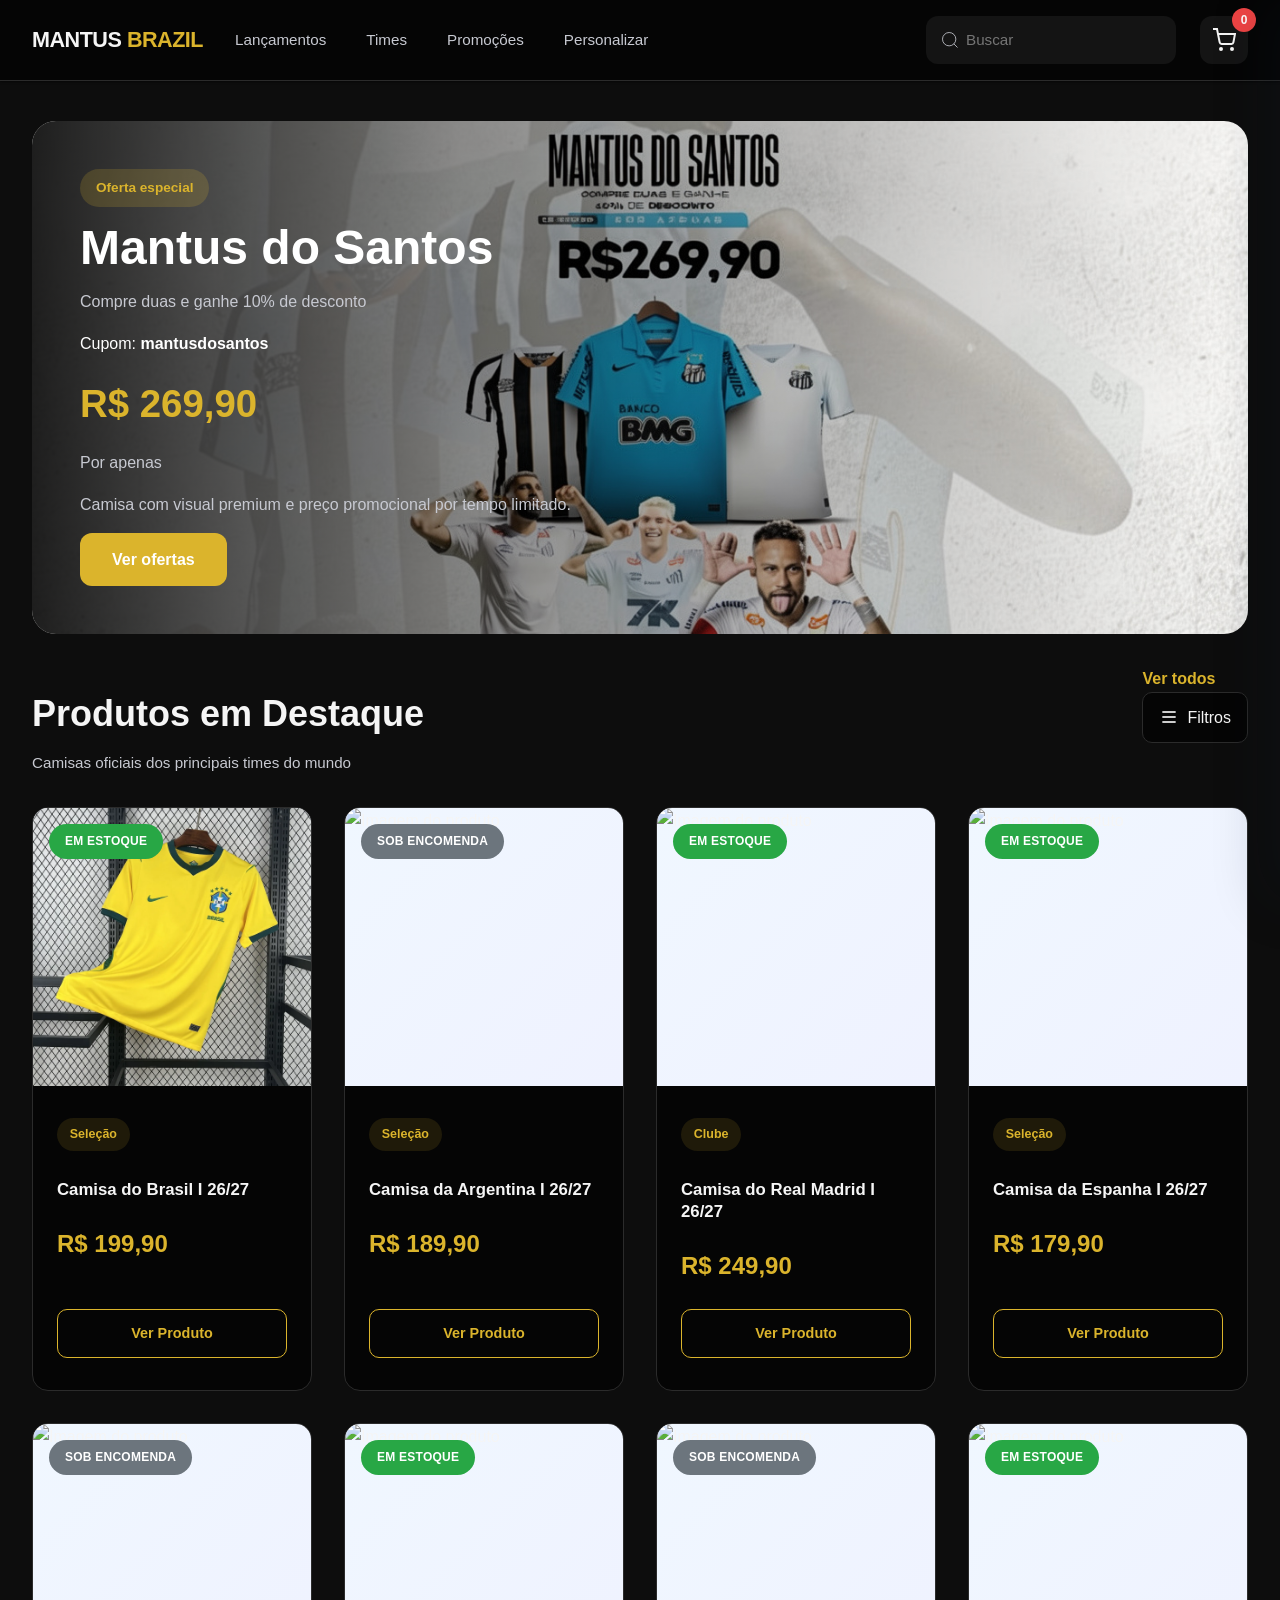
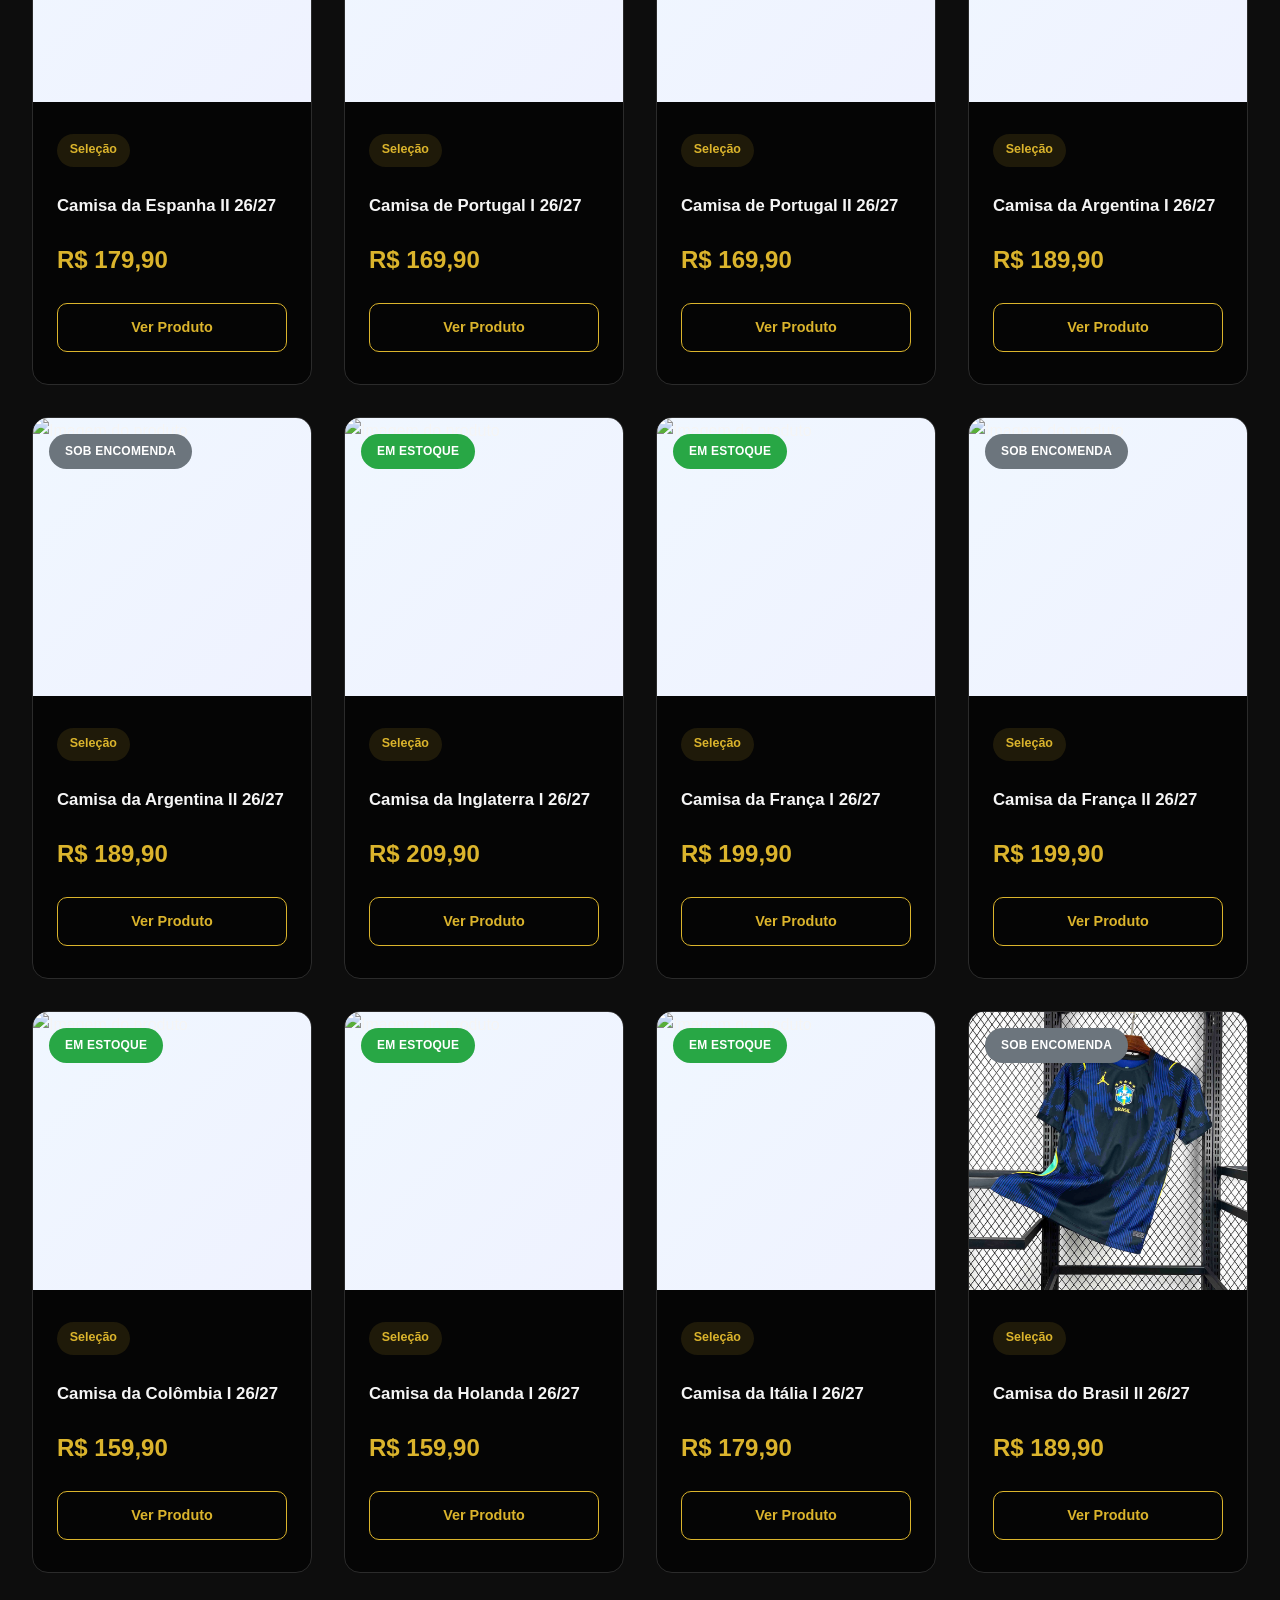
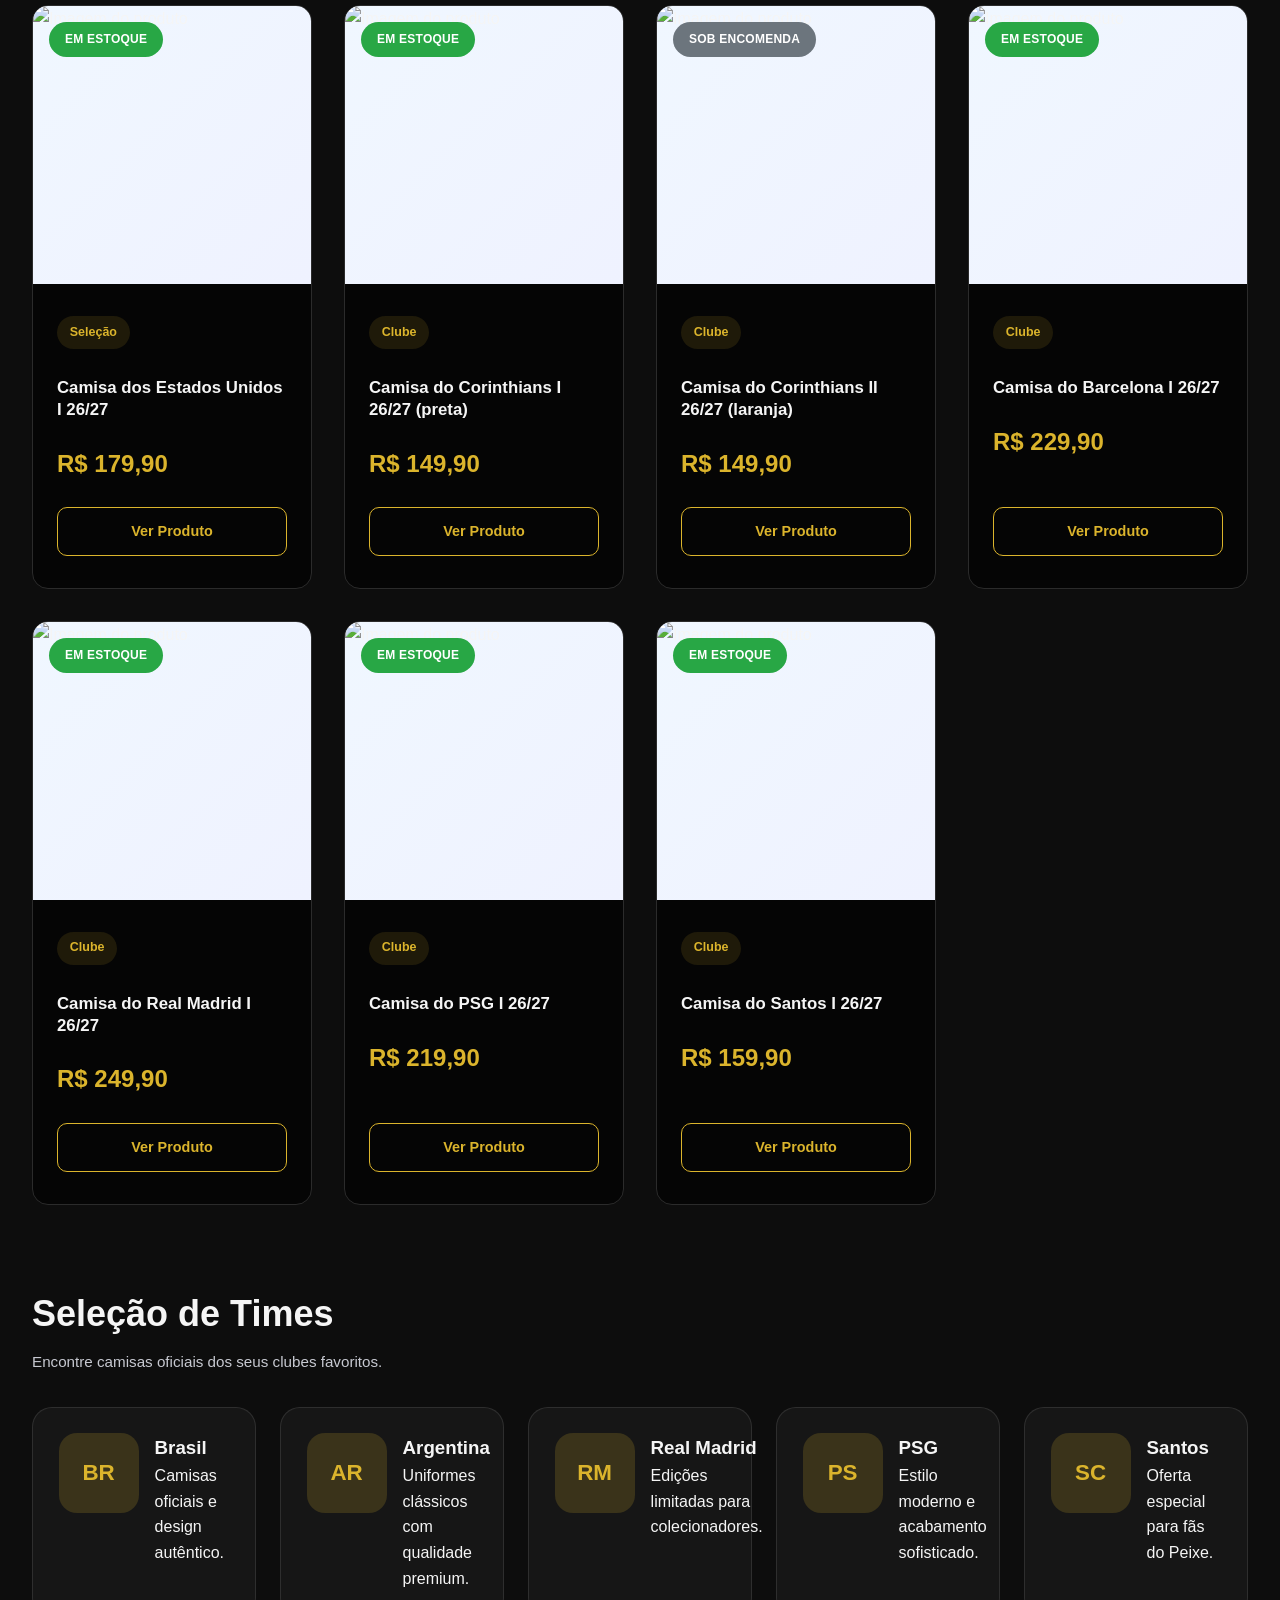
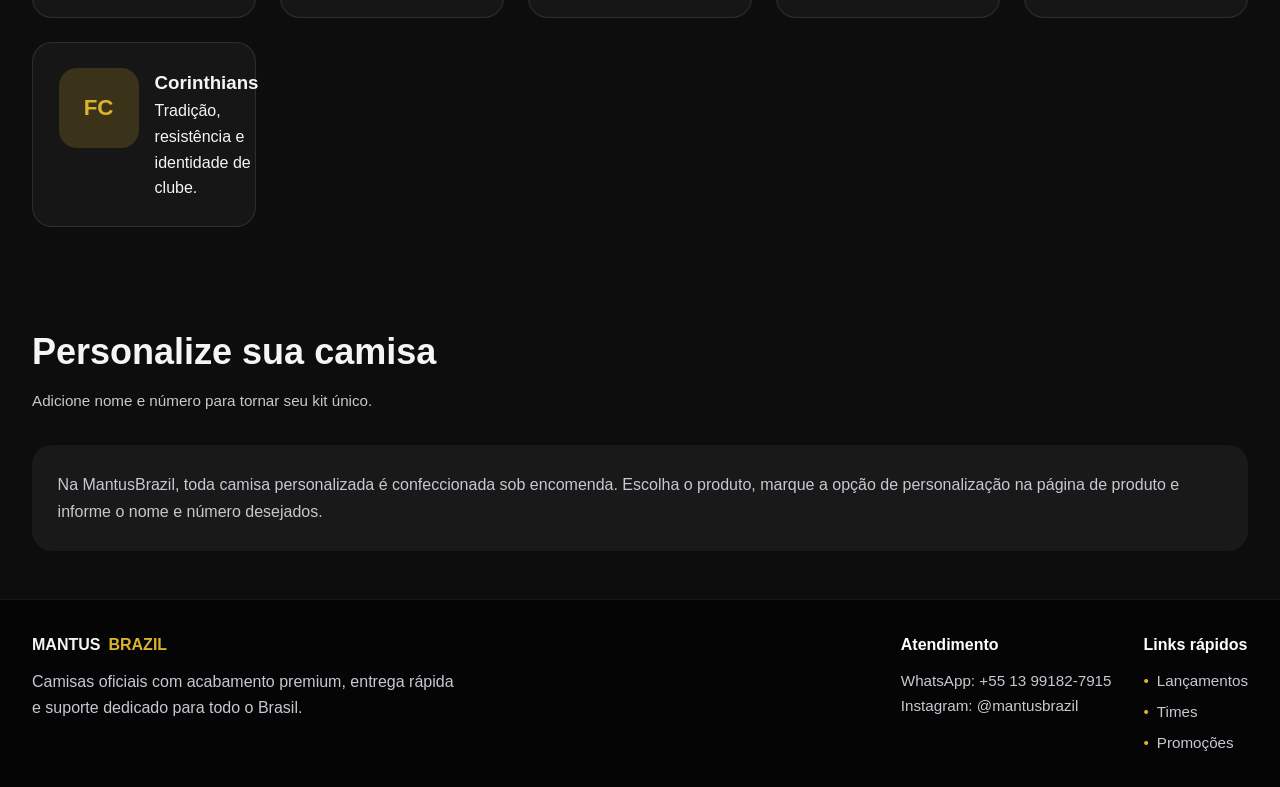
==== commit bdb026f0: "Enhance cart, coupons, filters and UI styles Add coupon support, quantity controls and improved cart" ====
--- a/index.html
+++ b/index.html
@@ -32,7 +32,7 @@
             <path d="m21 21-4.35-4.35"></path>
           </svg>
         </div>
-        <button id="btn-ver-carrinho" class="btn-cart" type="button" aria-label="Abrir carrinho">
+        <button id="btn-ver-carrinho" class="btn-cart" type="button" aria-label="Abrir carrinho" onclick="openCart()">
           <svg width="24" height="24" viewBox="0 0 24 24" fill="none" stroke="currentColor" stroke-width="2">
             <circle cx="9" cy="21" r="1"></circle>
             <circle cx="20" cy="21" r="1"></circle>
@@ -74,15 +74,55 @@
             <h2 class="section-title">Produtos em Destaque</h2>
             <p class="section-subtitle">Camisas oficiais dos principais times do mundo</p>
           </div>
-          <a href="#lancamentos" class="link-primary">Ver todos</a>
-        </div>
-
-        <div class="products-filter">
-          <select id="product-filter" class="filter-select" aria-label="Filtrar por disponibilidade">
-            <option value="all">Todos</option>
-            <option value="instock">Em estoque</option>
-            <option value="preorder">Sob encomenda</option>
-          </select>
+          <div>
+            <a href="#lancamentos" class="link-primary">Ver todos</a>
+          <div class="products-filter">
+            <div class="filter-dropdown">
+              <button id="filter-btn" class="filter-btn" aria-label="Abrir filtros" aria-expanded="false">
+                <svg width="20" height="20" viewBox="0 0 24 24" fill="none" stroke="currentColor" stroke-width="2">
+                  <line x1="4" y1="6" x2="20" y2="6"></line>
+                  <line x1="4" y1="12" x2="20" y2="12"></line>
+                  <line x1="4" y1="18" x2="20" y2="18"></line>
+                </svg>
+                Filtros
+              </button>
+              <div id="filter-menu" class="filter-menu" role="menu" aria-hidden="true">
+                <div class="filter-group">
+                  <h3 class="filter-group-title">Disponibilidade</h3>
+                  <label class="filter-checkbox">
+                    <input type="checkbox" id="filter-all" value="all" checked>
+                    <span>Todos</span>
+                  </label>
+                  <label class="filter-checkbox">
+                    <input type="checkbox" id="filter-instock" value="instock">
+                    <span>Em estoque</span>
+                  </label>
+                  <label class="filter-checkbox">
+                    <input type="checkbox" id="filter-preorder" value="preorder">
+                    <span>Sob encomenda</span>
+                  </label>
+                </div>
+
+                <div class="filter-group">
+                  <h3 class="filter-group-title">Tipo de Time</h3>
+                  <label class="filter-checkbox">
+                    <input type="checkbox" id="filter-cat-all" value="all" checked>
+                    <span>Todas as coleções</span>
+                  </label>
+                  <label class="filter-checkbox">
+                    <input type="checkbox" id="filter-cat-selecoes" value="selecoes">
+                    <span>Seleções</span>
+                  </label>
+                  <label class="filter-checkbox">
+                    <input type="checkbox" id="filter-cat-clubes" value="clubes">
+                    <span>Clubes</span>
+                  </label>
+                </div>
+              </div>
+            </div>
+          </div>
+          </div>
+
         </div>
 
         <div id="produtos" class="products-grid"></div>
@@ -100,21 +140,42 @@
             <div class="team-logo">BR</div>
             <div>
               <h3>Brasil</h3>
-              <p>Camisas 26/27 com garantia de qualidade.</p>
+              <p>Camisas oficiais e design autêntico.</p>
+            </div>
+          </article>
+          <article class="team-card">
+            <div class="team-logo">AR</div>
+            <div>
+              <h3>Argentina</h3>
+              <p>Uniformes clássicos com qualidade premium.</p>
             </div>
           </article>
           <article class="team-card">
             <div class="team-logo">RM</div>
             <div>
               <h3>Real Madrid</h3>
-              <p>Modelos exclusivos com acabamento premium.</p>
+              <p>Edições limitadas para colecionadores.</p>
             </div>
           </article>
           <article class="team-card">
             <div class="team-logo">PS</div>
             <div>
               <h3>PSG</h3>
-              <p>Visual moderno e estampas oficiais.</p>
+              <p>Estilo moderno e acabamento sofisticado.</p>
+            </div>
+          </article>
+          <article class="team-card">
+            <div class="team-logo">SC</div>
+            <div>
+              <h3>Santos</h3>
+              <p>Oferta especial para fãs do Peixe.</p>
+            </div>
+          </article>
+          <article class="team-card">
+            <div class="team-logo">FC</div>
+            <div>
+              <h3>Corinthians</h3>
+              <p>Tradição, resistência e identidade de clube.</p>
             </div>
           </article>
         </div>
@@ -128,7 +189,8 @@
           </div>
         </div>
         <div class="customize-text">
-          <p>Na MantusBrazil, toda camisa personalizada é confeccionada sob encomenda. Escolha o produto, marque a opção de personalização na página de produto e informe o nome e número desejados.</p>
+          <p>Na MantusBrazil, toda camisa personalizada é confeccionada sob encomenda. Escolha o produto, marque a opção
+            de personalização na página de produto e informe o nome e número desejados.</p>
         </div>
       </section>
     </div>
@@ -138,11 +200,22 @@
     <div class="container footer-content">
       <div class="footer-brand">
         <div class="footer-logo"><span class="logo-main">MANTUS</span><span class="logo-sub">BRAZIL</span></div>
-        <p>Camisas oficiais com acabamento premium e atendimento ágil para todo o Brasil.</p>
-      </div>
-      <div class="footer-meta">
-        <span>WhatsApp de suporte</span>
-        <span>Entrega rápida</span>
+        <p>Camisas oficiais com acabamento premium, entrega rápida e suporte dedicado para todo o Brasil.</p>
+      </div>
+      <div class="footer-links">
+        <div>
+          <h3>Atendimento</h3>
+          <p>WhatsApp: <a href="https://wa.me/5513991827915" target="_blank" rel="noreferrer">+55 13 99182-7915</a></p>
+          <p>Instagram: <a href="https://www.instagram.com/mantusbrazil" target="_blank" rel="noreferrer">@mantusbrazil</a></p>
+        </div>
+        <div>
+          <h3>Links rápidos</h3>
+          <ul class="footer-menu">
+            <li><a href="#lancamentos">Lançamentos</a></li>
+            <li><a href="#times">Times</a></li>
+            <li><a href="#promocoes">Promoções</a></li>
+          </ul>
+        </div>
       </div>
     </div>
   </footer>
@@ -153,15 +226,13 @@
   <aside id="carrinho" class="cart-drawer" aria-hidden="true">
     <div class="cart-header">
       <h2>Seu Carrinho</h2>
-      <button id="close-cart" class="btn-close" aria-label="Fechar carrinho">
-        <svg width="24" height="24" viewBox="0 0 24 24" fill="none" stroke="currentColor" stroke-width="2">
-          <line x1="18" y1="6" x2="6" y2="18"></line>
-          <line x1="6" y1="6" x2="18" y2="18"></line>
-        </svg>
+      <button id="close-cart" class="btn-close" aria-label="Fechar carrinho" onclick="closeCart()">
+        ×
       </button>
     </div>
 
     <div id="lista-carrinho" class="cart-items-list"></div>
+
 
     <div class="cart-empty-state" id="cart-empty-state">
       <p>Seu carrinho está vazio</p>
@@ -169,9 +240,16 @@
     </div>
 
     <div class="cart-footer">
-      <div class="cart-summary">
-        <span id="cart-summary-text">Nenhum item no carrinho</span>
-      </div>
+
+      <div class="cart-coupon">
+        <label for="coupon-code">Cupom de desconto</label>
+        <div class="coupon-actions">
+          <input id="coupon-code" type="text" placeholder="Digite seu cupom" />
+          <button id="apply-coupon" class="btn-secondary" type="button">Aplicar</button>
+        </div>
+        <p id="coupon-message" class="coupon-message"></p>
+      </div>
+
       <div class="cart-total">
         <div class="total-label">Total</div>
         <strong id="total-pedido" class="total-amount">R$ 0,00</strong>
--- a/styles.css
+++ b/styles.css
@@ -165,8 +165,52 @@
   display: flex;
   align-items: flex-start;
   justify-content: space-between;
-  gap: 1.5rem;
+  gap: 2rem;
   flex-wrap: wrap;
+}
+
+.footer-links {
+  display: flex;
+  flex-wrap: wrap;
+  gap: 2rem;
+  min-width: min(280px, 100%);
+}
+
+.footer-links h3 {
+  color: white;
+  font-size: 1rem;
+  margin-bottom: 0.75rem;
+}
+
+.footer-links p,
+.footer-links a,
+.footer-menu li {
+  color: var(--color-text-secondary);
+  font-size: 0.95rem;
+  line-height: 1.6;
+}
+
+.footer-links a {
+  color: var(--color-text-secondary);
+  text-decoration: none;
+}
+
+.footer-links a:hover {
+  color: var(--color-primary);
+}
+
+.footer-menu {
+  list-style: none;
+  padding: 0;
+  margin: 0;
+  display: grid;
+  gap: 0.4rem;
+}
+
+.footer-menu li::before {
+  content: '•';
+  margin-right: 0.5rem;
+  color: var(--color-primary);
 }
 
 .footer-brand p {
@@ -204,10 +248,10 @@
 .search-input {
   width: 100%;
   padding: 0.75rem 1rem 0.75rem 2.5rem;
-  border: 1px solid var(--color-border);
   border-radius: 12px;
   font-size: 0.95rem;
   background: var(--color-bg-alt);
+  color: var(--color-text); 
   transition: all 0.3s ease;
 }
 
@@ -273,6 +317,25 @@
   margin-top: 1rem;
 }
 
+.hero-intro {
+  position: absolute;
+  top: 1.5rem;
+  left: 1.5rem;
+  z-index: 5;
+  max-width: 540px;
+  display: flex;
+  flex-direction: column;
+  gap: 1.25rem;
+  color: white;
+  padding: 2rem;
+}
+
+.hero-buttons {
+  display: flex;
+  flex-wrap: wrap;
+  gap: 1rem;
+}
+
 .hero-carousel {
   position: relative;
   min-height: clamp(320px, 38vw, 420px);
@@ -564,6 +627,53 @@
   transform: scale(1.2);
 }
 
+.benefits-section {
+  padding: 2rem 0 3rem;
+}
+
+.benefits-grid {
+  display: grid;
+  grid-template-columns: repeat(auto-fit, minmax(220px, 1fr));
+  gap: 1rem;
+}
+
+.benefit-card {
+  background: rgba(255, 255, 255, 0.05);
+  border: 1px solid rgba(255, 255, 255, 0.08);
+  border-radius: 20px;
+  padding: 1.8rem;
+  display: grid;
+  gap: 1rem;
+  transition: transform 0.3s ease, border-color 0.3s ease, box-shadow 0.3s ease;
+}
+
+.benefit-card:hover {
+  transform: translateY(-4px);
+  border-color: rgba(219, 180, 44, 0.2);
+  box-shadow: 0 15px 35px rgba(0, 0, 0, 0.14);
+}
+
+.benefit-icon {
+  width: 3rem;
+  height: 3rem;
+  display: grid;
+  place-items: center;
+  border-radius: 50%;
+  background: rgba(219, 180, 44, 0.15);
+  color: var(--color-primary);
+  font-size: 1.2rem;
+}
+
+.benefit-card h3 {
+  font-size: 1.1rem;
+  margin: 0;
+}
+
+.benefit-card p {
+  color: var(--color-text-secondary);
+  line-height: 1.7;
+}
+
 .indicator {
   width: 10px;
   height: 10px;
@@ -588,11 +698,18 @@
   display: grid;
   grid-template-columns: 80px 1fr;
   gap: 1rem;
-  padding: 1.5rem;
-  border: 1px solid rgba(255, 255, 255, 0.08);
-  border-radius: 18px;
-  background: rgba(255, 255, 255, 0.03);
-  color: var(--color-text);
+  padding: 1.6rem;
+  border: 1px solid rgba(255, 255, 255, 0.1);
+  border-radius: 20px;
+  background: rgba(255, 255, 255, 0.04);
+  color: var(--color-text);
+  transition: transform 0.3s ease, border-color 0.3s ease, box-shadow 0.3s ease;
+}
+
+.team-card:hover {
+  transform: translateY(-4px);
+  border-color: rgba(219, 180, 44, 0.25);
+  box-shadow: 0 18px 45px rgba(0, 0, 0, 0.14);
 }
 
 .team-logo {
@@ -609,7 +726,7 @@
 
 .teams-grid {
   display: grid;
-  grid-template-columns: repeat(3, minmax(0, 1fr));
+  grid-template-columns: repeat(auto-fit, minmax(220px, 1fr));
   gap: 1.5rem;
   margin-top: 1.5rem;
 }
@@ -675,6 +792,10 @@
 }
 
 .products-filter {
+  display: flex;
+  flex-wrap: wrap;
+  gap: 1rem;
+  align-items: center;
   margin-bottom: 2rem;
 }
 
@@ -691,6 +812,118 @@
 
 .filter-select:hover {
   border-color: var(--color-primary);
+}
+
+.filter-dropdown {
+  position: relative;
+  display: inline-block;
+}
+
+.filter-btn {
+  display: flex;
+  align-items: center;
+  gap: 0.5rem;
+  padding: 0.75rem 1rem;
+  border: 1px solid var(--color-border);
+  border-radius: 10px;
+  background: var(--color-bg);
+  color: var(--color-text);
+  font-weight: 500;
+  cursor: pointer;
+  transition: all 0.3s ease;
+  font-size: 1rem;
+}
+
+.filter-btn:hover {
+  border-color: var(--color-primary);
+  background: var(--color-bg-light);
+}
+
+.filter-btn:active,
+.filter-btn[aria-expanded="true"] {
+  border-color: var(--color-primary);
+  box-shadow: 0 0 0 3px rgba(219, 180, 44, 0.1);
+}
+
+.filter-menu {
+  position: absolute;
+  top: calc(100% + 0.5rem);
+  left: 0;
+  min-width: 280px;
+  background: var(--color-bg);
+  border: 1px solid var(--color-border);
+  border-radius: 12px;
+  box-shadow: 0 10px 30px rgba(15, 23, 42, 0.15);
+  padding: 1.5rem;
+  z-index: 100;
+  opacity: 0;
+  visibility: hidden;
+  transform: translateY(-10px);
+  transition: all 0.3s ease;
+}
+
+.filter-menu[aria-hidden="false"] {
+  opacity: 1;
+  visibility: visible;
+  transform: translateY(0);
+}
+
+.filter-group {
+  margin-bottom: 1.5rem;
+}
+
+.filter-group:last-child {
+  margin-bottom: 0;
+}
+
+.filter-group-title {
+  font-size: 0.875rem;
+  font-weight: 700;
+  color: var(--color-text);
+  text-transform: uppercase;
+  letter-spacing: 0.5px;
+  margin-bottom: 0.75rem;
+  opacity: 0.7;
+}
+
+.filter-checkbox {
+  display: flex;
+  align-items: center;
+  gap: 0.75rem;
+  padding: 0.5rem 0;
+  cursor: pointer;
+  transition: opacity 0.2s ease;
+}
+
+.filter-checkbox:hover {
+  opacity: 0.8;
+}
+
+.filter-checkbox input[type="checkbox"] {
+  width: 18px;
+  height: 18px;
+  cursor: pointer;
+  accent-color: var(--color-primary);
+}
+
+.filter-checkbox span {
+  font-size: 0.95rem;
+  color: var(--color-text);
+  user-select: none;
+}
+
+.product-category-tag {
+  display: inline-flex;
+  align-items: center;
+  width: fit-content;
+  gap: 0.4rem;
+  padding: 0.4rem 0.8rem;
+  border-radius: 999px;
+  background: rgba(219, 180, 44, 0.12);
+  color: var(--color-primary);
+  font-size: 0.78rem;
+  font-weight: 700;
+  margin-bottom: 0.75rem;
 }
 
 .filter-select:focus {
@@ -1000,6 +1233,10 @@
   transform: translateX(0);
 }
 
+.cart-drawer.open {
+  transform: translateX(0);
+}
+
 .cart-header {
   padding: 1.5rem 1.5rem 1rem;
   border-bottom: 1px solid var(--color-border);
@@ -1034,13 +1271,8 @@
   color: var(--color-text);
 }
 
-.cart-items-list {
-  flex: 1;
-  overflow-y: auto;
-  padding: 1.5rem 1.5rem;
-  display: flex;
-  flex-direction: column;
-  gap: 1rem;
+.btn-close svg {
+  pointer-events: none;
 }
 
 .cart-item {
@@ -1103,13 +1335,32 @@
   font-size: 0.8rem;
 }
 
-.quantity-input {
-  width: 60px;
-  padding: 0.5rem;
+.quantity-btn {
+  width: 30px;
+  height: 30px;
   border: 1px solid var(--color-border);
-  border-radius: 8px;
+  background: var(--color-bg-light);
+  color: var(--color-text);
+  border-radius: 6px;
+  font-weight: 600;
+  cursor: pointer;
+  transition: all 0.3s ease;
+  display: flex;
+  align-items: center;
+  justify-content: center;
+}
+
+.quantity-btn:hover {
+  background: var(--color-primary);
+  border-color: var(--color-primary);
+  color: var(--color-bg);
+}
+
+.quantity-display {
+  min-width: 40px;
   text-align: center;
   font-weight: 600;
+  color: var(--color-text);
 }
 
 .cart-item-remove {
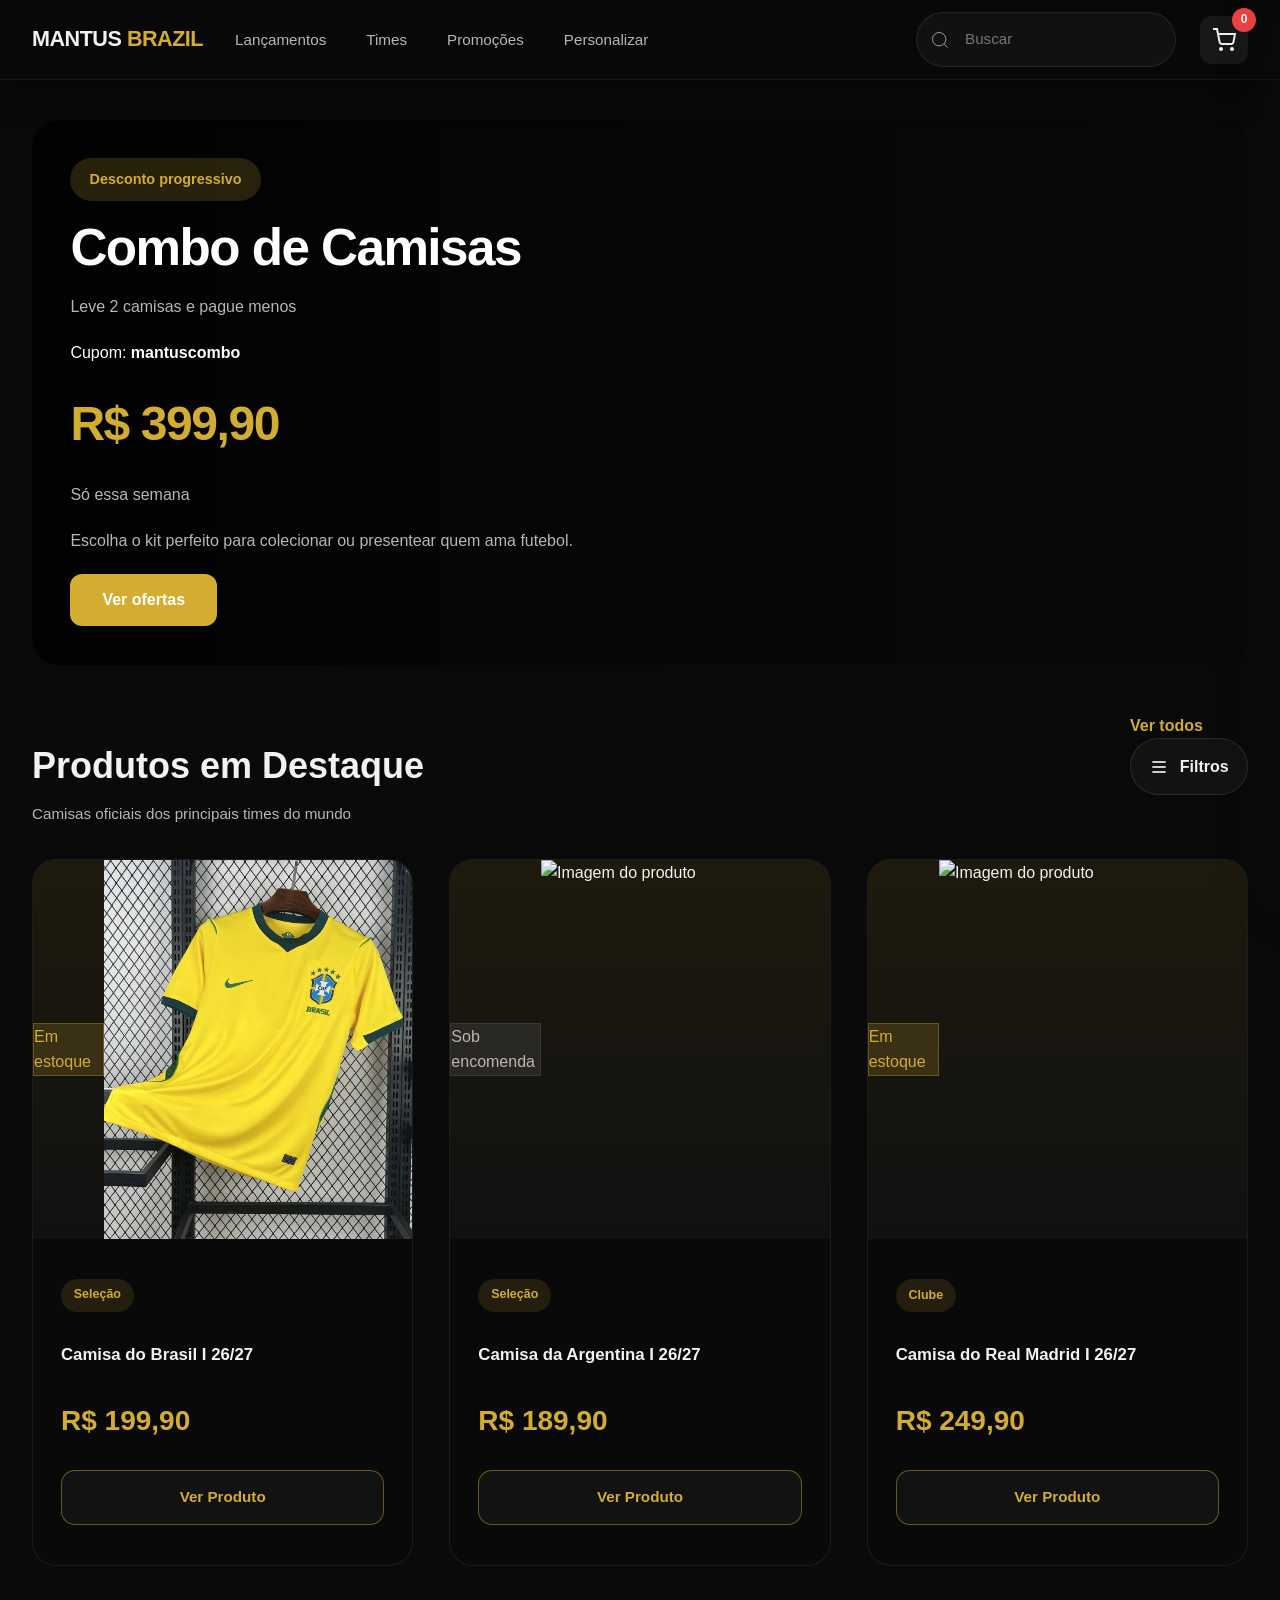
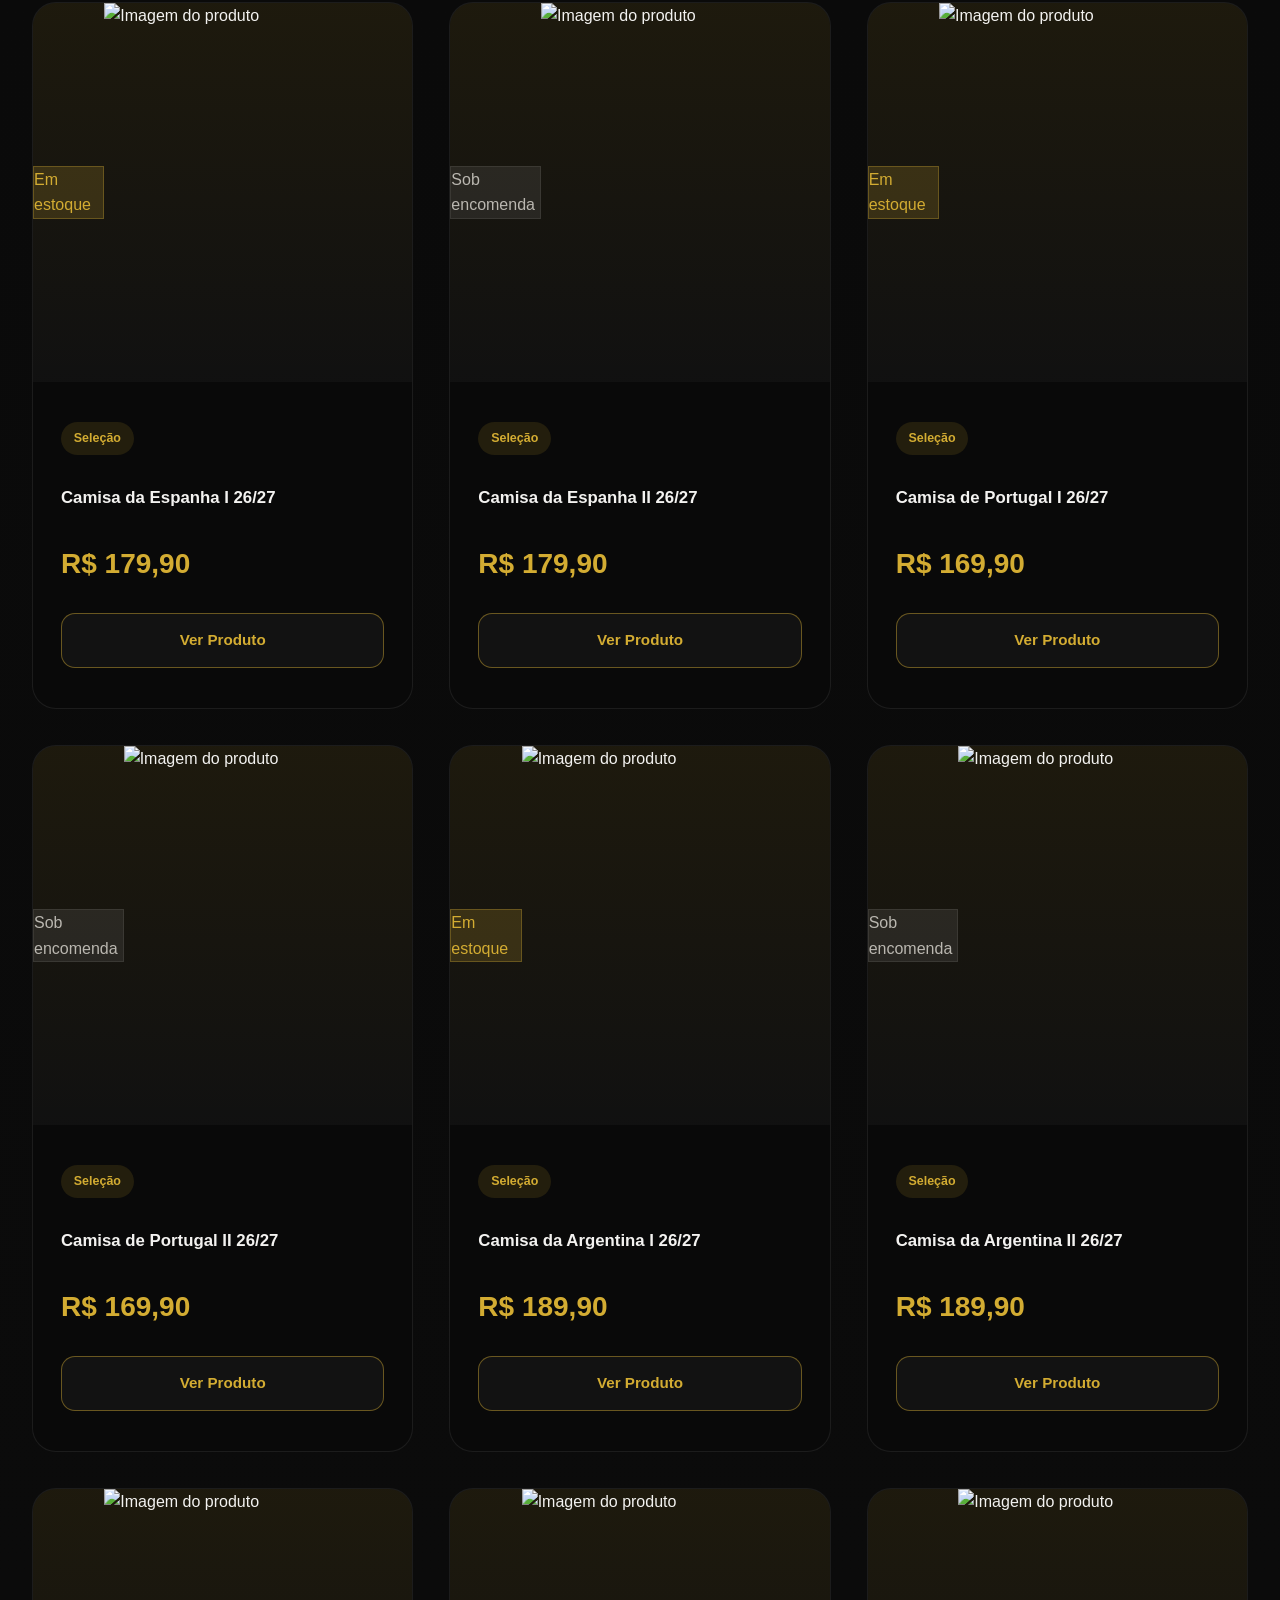
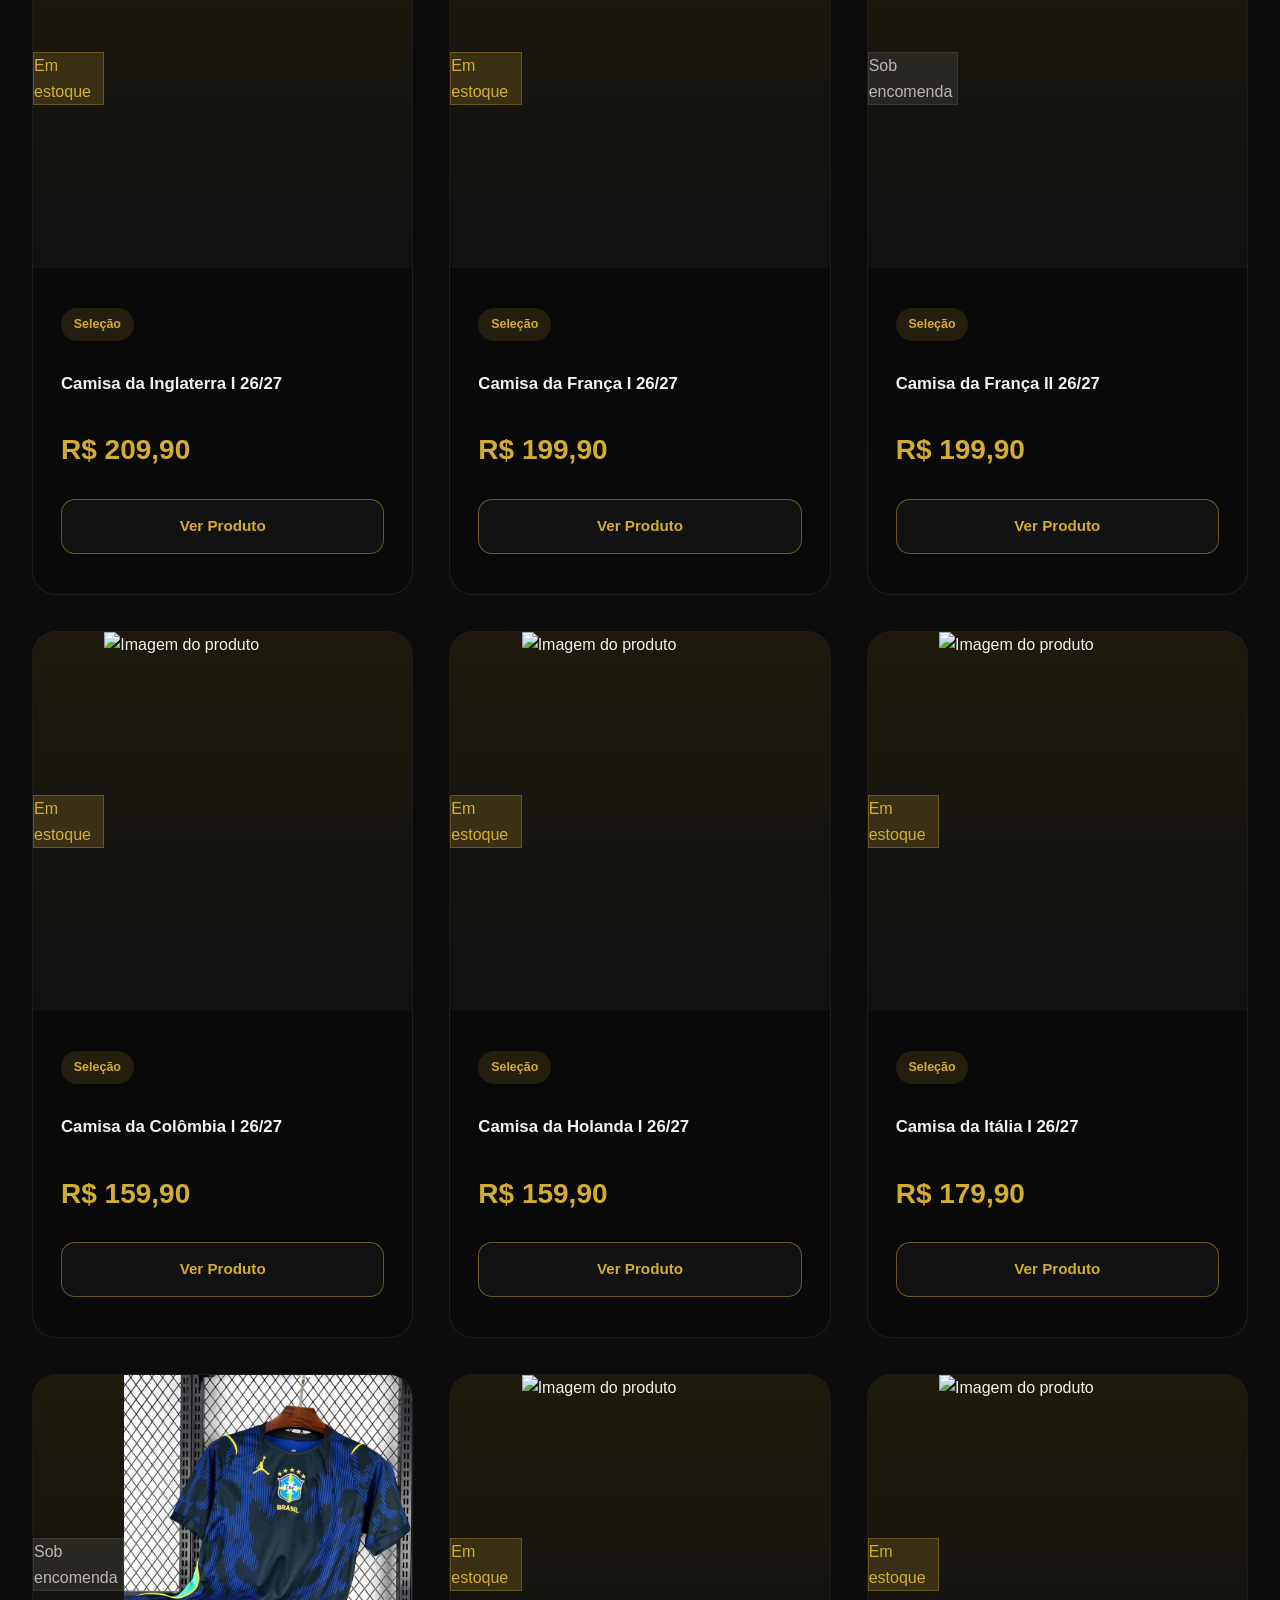
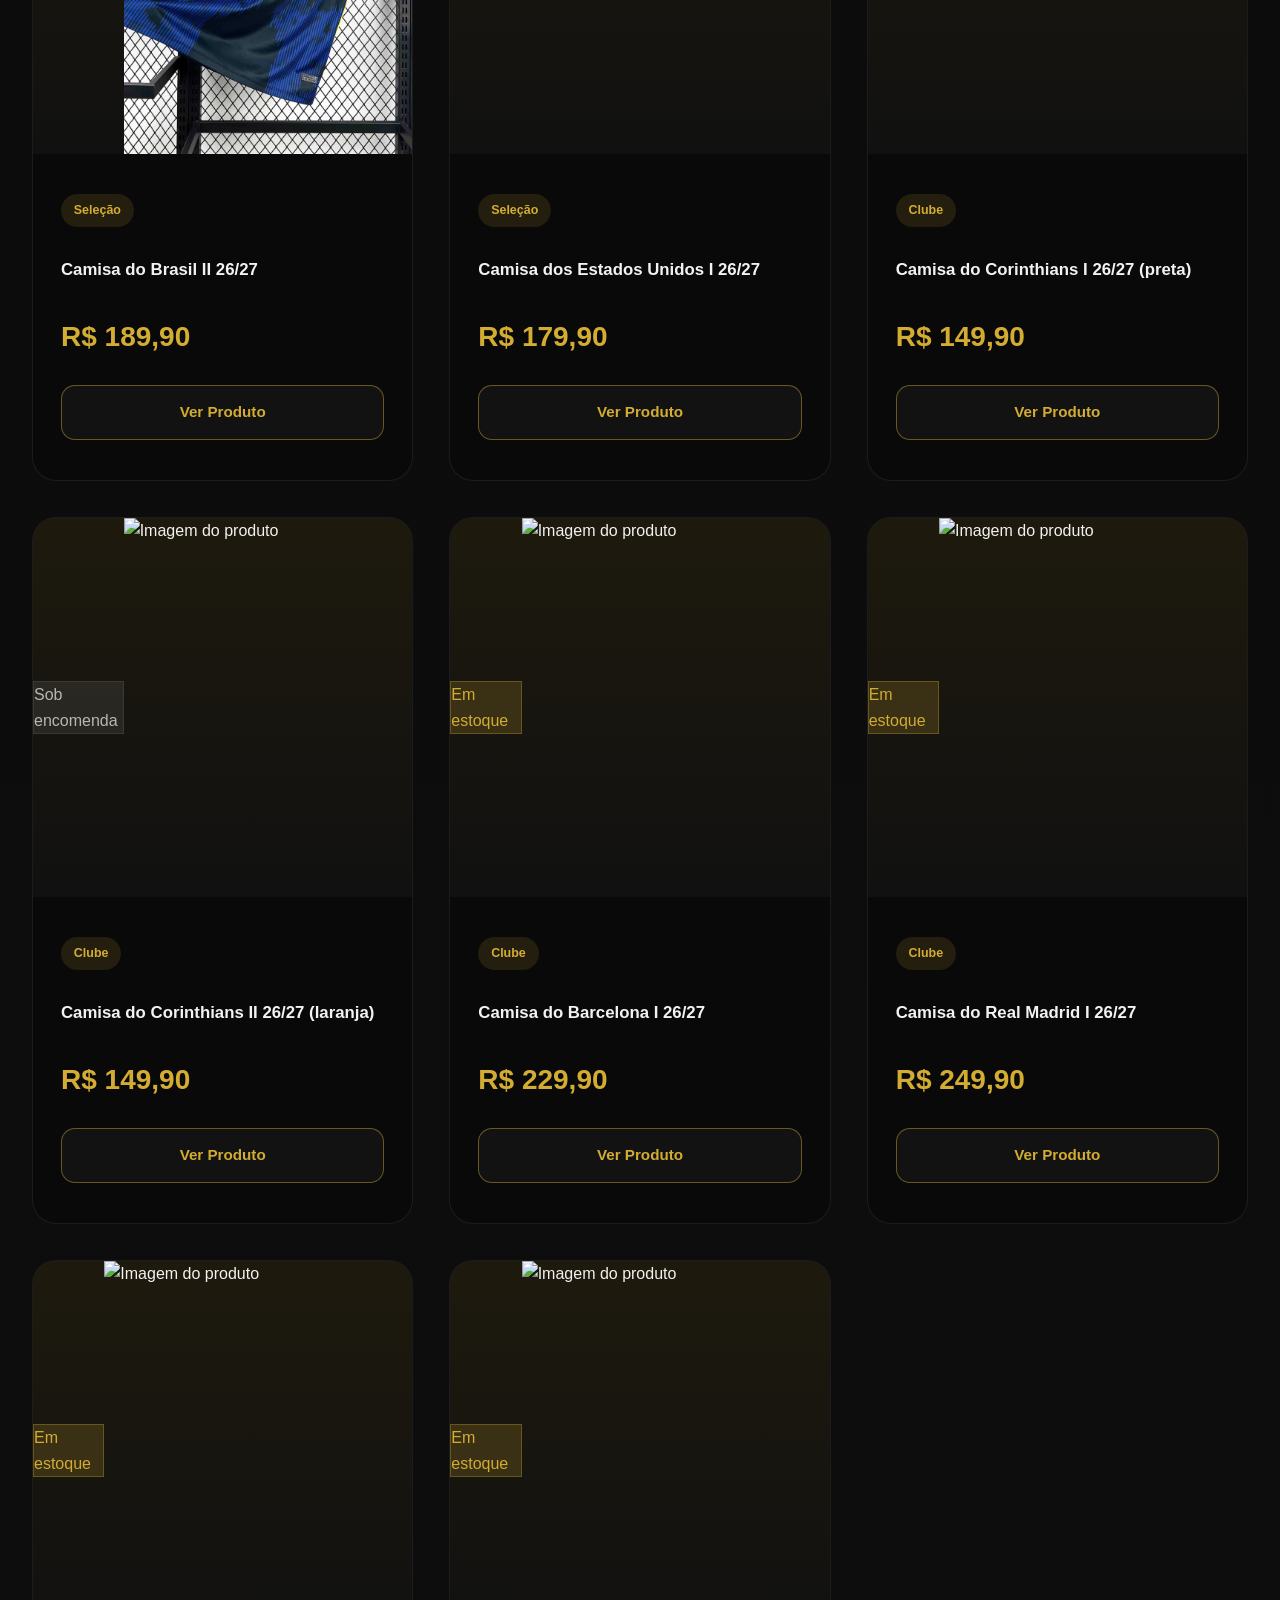
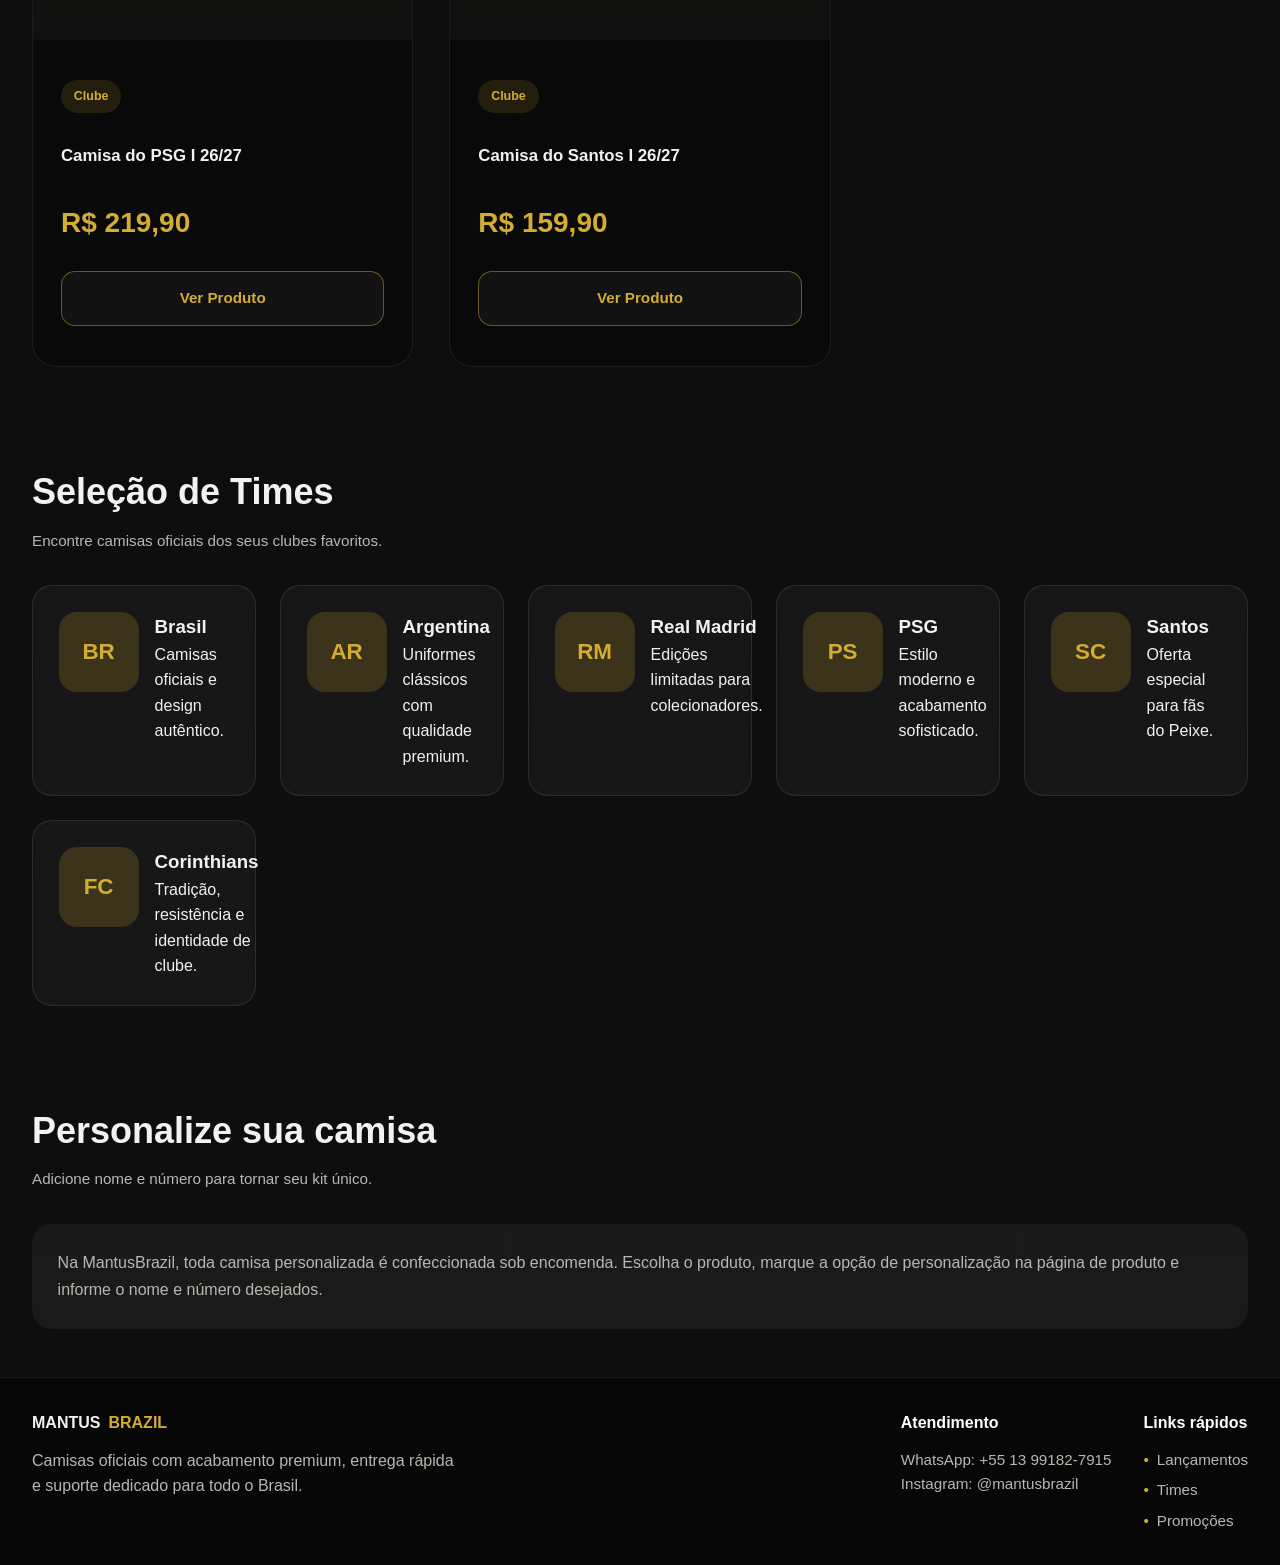
==== commit e257a3bd: "Checkpoint from VS Code for cloud agent session" ====
--- a/index.html
+++ b/index.html
@@ -84,21 +84,17 @@
                   <line x1="4" y1="12" x2="20" y2="12"></line>
                   <line x1="4" y1="18" x2="20" y2="18"></line>
                 </svg>
-                Filtros
+                <span>Filtros</span>
               </button>
               <div id="filter-menu" class="filter-menu" role="menu" aria-hidden="true">
                 <div class="filter-group">
                   <h3 class="filter-group-title">Disponibilidade</h3>
                   <label class="filter-checkbox">
-                    <input type="checkbox" id="filter-all" value="all" checked>
-                    <span>Todos</span>
-                  </label>
-                  <label class="filter-checkbox">
-                    <input type="checkbox" id="filter-instock" value="instock">
+                    <input type="checkbox" id="filter-instock" name="disp" value="instock">
                     <span>Em estoque</span>
                   </label>
                   <label class="filter-checkbox">
-                    <input type="checkbox" id="filter-preorder" value="preorder">
+                    <input type="checkbox" id="filter-preorder" name="disp" value="preorder">
                     <span>Sob encomenda</span>
                   </label>
                 </div>
@@ -106,18 +102,15 @@
                 <div class="filter-group">
                   <h3 class="filter-group-title">Tipo de Time</h3>
                   <label class="filter-checkbox">
-                    <input type="checkbox" id="filter-cat-all" value="all" checked>
-                    <span>Todas as coleções</span>
-                  </label>
-                  <label class="filter-checkbox">
-                    <input type="checkbox" id="filter-cat-selecoes" value="selecoes">
+                    <input type="checkbox" id="filter-cat-selecoes" name="tipo" value="selecoes">
                     <span>Seleções</span>
                   </label>
                   <label class="filter-checkbox">
-                    <input type="checkbox" id="filter-cat-clubes" value="clubes">
+                    <input type="checkbox" id="filter-cat-clubes" name="tipo" value="clubes">
                     <span>Clubes</span>
                   </label>
                 </div>
+                <button id="clear-filters" class="btn-clear-filters" type="button">Limpar filtros</button>
               </div>
             </div>
           </div>
--- a/styles.css
+++ b/styles.css
@@ -9,24 +9,24 @@
 }
 
 :root {
-  --color-primary: #dbb42c;
-  --color-primary-dark: #b8941f;
-  --color-accent: #202020;
-  --color-text: #f5f5f5;
-  --color-text-secondary: #c7c9d1;
-  --color-text-muted: #9ca3af;
-  --color-bg: #050505;
-  --color-bg-light: #0d0d0d;
-  --color-bg-alt: #141414;
-  --color-border: #2b2b2b;
+  --color-primary: #d3ac32;
+  --color-primary-dark: #b18b1b;
+  --color-accent: #161616;
+  --color-text: #f3f2f0;
+  --color-text-secondary: #bab7b0;
+  --color-text-muted: #8b8a85;
+  --color-bg: #070707;
+  --color-bg-light: #111111;
+  --color-bg-alt: #181818;
+  --color-border: rgba(255, 255, 255, 0.08);
   --color-success: #28a745;
   --color-error: #ef4444;
   --color-warning: #f59e0b;
-  --shadow-sm: 0 1px 2px rgba(0, 0, 0, 0.5);
-  --shadow-base: 0 4px 12px rgba(0, 0, 0, 0.35);
-  --shadow-lg: 0 10px 28px rgba(0, 0, 0, 0.4);
-  --shadow-xl: 0 20px 50px rgba(0, 0, 0, 0.5);
-  --transition-base: all 0.3s cubic-bezier(0.4, 0, 0.2, 1);
+  --shadow-sm: 0 2px 8px rgba(0, 0, 0, 0.28);
+  --shadow-base: 0 8px 24px rgba(0, 0, 0, 0.34);
+  --shadow-lg: 0 16px 42px rgba(0, 0, 0, 0.38);
+  --shadow-xl: 0 24px 70px rgba(0, 0, 0, 0.45);
+  --transition-base: all 0.25s cubic-bezier(0.4, 0, 0.2, 1);
 }
 
 html {
@@ -35,11 +35,12 @@
 }
 
 body {
-  background: var(--color-bg-light);
+  background: linear-gradient(180deg, #090909 0%, #0e0e0e 100%);
   color: var(--color-text);
   font-size: 16px;
   line-height: 1.6;
   overflow-x: hidden;
+  min-height: 100vh;
 }
 
 button, input, select, textarea {
@@ -78,18 +79,18 @@
    ============================================ */
 
 .navbar {
-  background: var(--color-bg);
-  border-bottom: 1px solid var(--color-border);
+  background: rgba(9, 9, 9, 0.96);
+  border-bottom: 1px solid rgba(255, 255, 255, 0.05);
   position: sticky;
   top: 0;
   z-index: 999;
-  box-shadow: var(--shadow-sm);
+  box-shadow: 0 10px 30px rgba(0, 0, 0, 0.35);
 }
 
 .navbar-container {
   max-width: 1400px;
   margin: 0 auto;
-  padding: 1rem 2rem;
+  padding: .75rem 2rem;
   display: flex;
   align-items: center;
   justify-content: space-between;
@@ -242,24 +243,25 @@
 
 .search-box {
   position: relative;
-  min-width: 250px;
+  min-width: 260px;
 }
 
 .search-input {
   width: 100%;
-  padding: 0.75rem 1rem 0.75rem 2.5rem;
-  border-radius: 12px;
+  padding: 0.9rem 1rem 0.9rem 3rem;
+  border-radius: 999px;
   font-size: 0.95rem;
-  background: var(--color-bg-alt);
-  color: var(--color-text); 
-  transition: all 0.3s ease;
+  background: rgba(255, 255, 255, 0.04);
+  color: var(--color-text);
+  border: 1px solid rgba(255, 255, 255, 0.08);
+  transition: var(--transition-base);
 }
 
 .search-input:focus {
   outline: none;
-  background: var(--color-bg);
+  background: rgba(255, 255, 255, 0.06);
   border-color: var(--color-primary);
-  box-shadow: 0 0 0 3px rgba(219, 180, 44, 0.1);
+  box-shadow: 0 0 0 4px rgba(211, 172, 50, 0.16);
 }
 
 .search-icon {
@@ -497,24 +499,26 @@
 .offer-card {
   min-width: 100%;
   display: grid;
-  grid-template-columns: 1.2fr 0.8fr;
-  gap: 2rem;
-  align-items: center;
-  padding: 3rem;
+  grid-template-columns: 1.15fr 0.85fr;
+  gap: 1.85rem;
+  align-items: center;
+  padding: clamp(2rem, 3vw, 2.8rem);
   color: white;
-  background-color: rgba(9, 9, 9, 0.9);
+  background-color: rgba(9, 9, 9, 0.95);
   background-size: cover;
   background-position: center;
   background-repeat: no-repeat;
   position: relative;
   overflow: hidden;
+  border-radius: 28px;
+  box-shadow: var(--shadow-lg);
 }
 
 .offer-card::before {
   content: '';
   position: absolute;
   inset: 0;
-  background: linear-gradient(to right, rgba(0, 0, 0, 0.88) 0%, rgba(0, 0, 0, 0.45) 35%, rgba(0, 0, 0, 0.0) 100%);
+  background: linear-gradient(to right, rgba(0, 0, 0, 0.86) 0%, rgba(0, 0, 0, 0.42) 35%, rgba(0, 0, 0, 0.0) 100%);
   pointer-events: none;
 }
 
@@ -523,7 +527,11 @@
   z-index: 1;
   display: flex;
   flex-direction: column;
-  gap: 1rem;
+  gap: 1.25rem;
+}
+
+.offer-card:hover {
+  transform: translateY(-3px);
 }
 
 .offer-card .offer-image {
@@ -534,18 +542,19 @@
 .offer-badge {
   width: fit-content;
   display: inline-block;
-  padding: 0.5rem 1rem;
+  padding: 0.6rem 1.2rem;
   border-radius: 999px;
-  background: rgba(219, 180, 44, 0.18);
+  background: rgba(211, 172, 50, 0.18);
   color: var(--color-primary);
   font-weight: 700;
-  font-size: 0.85rem;
+  font-size: 0.9rem;
 }
 
 .offer-title {
-  font-size: clamp(2rem, 4vw, 3rem);
+  font-size: clamp(2.5rem, 4vw, 3.5rem);
   line-height: 1.05;
   color: white;
+  letter-spacing: -0.03em;
 }
 
 .offer-subtitle,
@@ -555,16 +564,17 @@
 }
 
 .offer-price span {
-  font-size: 2.4rem;
+  font-size: clamp(2.2rem, 4vw, 3rem);
   font-weight: 800;
   color: var(--color-primary);
+  letter-spacing: -0.03em;
 }
 
 .offer-image {
   width: 100%;
-  border-radius: 24px;
+  border-radius: 28px;
   object-fit: cover;
-  max-height: 420px;
+  max-height: 450px;
   box-shadow: var(--shadow-lg);
 }
 
@@ -788,7 +798,7 @@
    ============================================ */
 
 .featured-section {
-  padding: 2rem 0;
+  padding: 3rem 0;
 }
 
 .products-filter {
@@ -822,54 +832,68 @@
 .filter-btn {
   display: flex;
   align-items: center;
-  gap: 0.5rem;
-  padding: 0.75rem 1rem;
-  border: 1px solid var(--color-border);
-  border-radius: 10px;
-  background: var(--color-bg);
-  color: var(--color-text);
-  font-weight: 500;
-  cursor: pointer;
-  transition: all 0.3s ease;
+  gap: 0.65rem;
+  padding: 0.9rem 1.15rem;
+  border: 1px solid rgba(255, 255, 255, 0.1);
+  border-radius: 999px;
+  background: rgba(255, 255, 255, 0.04);
+  color: var(--color-text);
+  font-weight: 600;
+  cursor: pointer;
+  transition: var(--transition-base);
   font-size: 1rem;
+  position: relative;
 }
 
 .filter-btn:hover {
-  border-color: var(--color-primary);
-  background: var(--color-bg-light);
+  border-color: rgba(211, 172, 50, 0.45);
+  background: rgba(255, 255, 255, 0.08);
 }
 
 .filter-btn:active,
 .filter-btn[aria-expanded="true"] {
   border-color: var(--color-primary);
-  box-shadow: 0 0 0 3px rgba(219, 180, 44, 0.1);
+  box-shadow: 0 0 0 4px rgba(211, 172, 50, 0.16);
+}
+
+.filter-btn.active {
+  border-color: var(--color-primary);
+  background: rgba(211, 172, 50, 0.1);
+  color: var(--color-primary);
 }
 
 .filter-menu {
   position: absolute;
-  top: calc(100% + 0.5rem);
+  top: calc(100% + 0.85rem);
   left: 0;
-  min-width: 280px;
-  background: var(--color-bg);
-  border: 1px solid var(--color-border);
-  border-radius: 12px;
-  box-shadow: 0 10px 30px rgba(15, 23, 42, 0.15);
-  padding: 1.5rem;
-  z-index: 100;
+  min-width: 320px;
+  max-width: 360px;
+  background: rgba(10, 10, 10, 0.96);
+  border: 1px solid rgba(255, 255, 255, 0.08);
+  border-radius: 22px;
+  box-shadow: 0 22px 55px rgba(0, 0, 0, 0.45);
+  padding: 1.75rem;
+  z-index: 1000;
+  display: none;
   opacity: 0;
   visibility: hidden;
-  transform: translateY(-10px);
-  transition: all 0.3s ease;
+  transform: translateY(-12px);
+  transition: var(--transition-base);
+}
+
+.filter-menu.open {
+  display: block;
 }
 
 .filter-menu[aria-hidden="false"] {
+  display: block;
   opacity: 1;
   visibility: visible;
   transform: translateY(0);
 }
 
 .filter-group {
-  margin-bottom: 1.5rem;
+  margin-bottom: 1.75rem;
 }
 
 .filter-group:last-child {
@@ -877,26 +901,29 @@
 }
 
 .filter-group-title {
-  font-size: 0.875rem;
+  font-size: 0.82rem;
   font-weight: 700;
   color: var(--color-text);
   text-transform: uppercase;
-  letter-spacing: 0.5px;
-  margin-bottom: 0.75rem;
-  opacity: 0.7;
+  letter-spacing: 0.18em;
+  margin-bottom: 1rem;
+  opacity: 0.8;
 }
 
 .filter-checkbox {
   display: flex;
   align-items: center;
-  gap: 0.75rem;
-  padding: 0.5rem 0;
-  cursor: pointer;
-  transition: opacity 0.2s ease;
+  gap: 0.85rem;
+  padding: 0.85rem 1rem;
+  border-radius: 16px;
+  border: 1px solid transparent;
+  cursor: pointer;
+  transition: var(--transition-base);
 }
 
 .filter-checkbox:hover {
-  opacity: 0.8;
+  background: rgba(255, 255, 255, 0.04);
+  border-color: rgba(211, 172, 50, 0.18);
 }
 
 .filter-checkbox input[type="checkbox"] {
@@ -904,12 +931,38 @@
   height: 18px;
   cursor: pointer;
   accent-color: var(--color-primary);
+  border-radius: 6px;
+}
+
+.filter-checkbox input[type="checkbox"]:focus-visible {
+  outline: 2px solid rgba(211, 172, 50, 0.3);
+  outline-offset: 2px;
 }
 
 .filter-checkbox span {
   font-size: 0.95rem;
   color: var(--color-text);
   user-select: none;
+}
+
+.btn-clear-filters {
+  width: 100%;
+  margin-top: 1.5rem;
+  padding: 0.85rem 1rem;
+  border: 1px solid rgba(255, 255, 255, 0.2);
+  border-radius: 12px;
+  background: rgba(255, 255, 255, 0.05);
+  color: var(--color-text-secondary);
+  font-weight: 600;
+  font-size: 0.9rem;
+  cursor: pointer;
+  transition: var(--transition-base);
+}
+
+.btn-clear-filters:hover {
+  background: rgba(255, 255, 255, 0.1);
+  color: var(--color-text);
+  border-color: rgba(255, 255, 255, 0.3);
 }
 
 .product-category-tag {
@@ -934,8 +987,8 @@
 
 .products-grid {
   display: grid;
-  grid-template-columns: repeat(auto-fill, minmax(280px, 1fr));
-  gap: 2rem;
+  grid-template-columns: repeat(auto-fit, minmax(280px, 1fr));
+  gap: 2.25rem;
   width: 100%;
 }
 
@@ -944,28 +997,28 @@
    ============================================ */
 
 .product-card {
-  background: var(--color-bg);
-  border: 1px solid var(--color-border);
-  border-radius: 16px;
+  background: rgba(10, 10, 10, 0.96);
+  border: 1px solid rgba(255, 255, 255, 0.08);
+  border-radius: 24px;
   overflow: hidden;
   display: flex;
   flex-direction: column;
-  transition: all 0.4s cubic-bezier(0.4, 0, 0.2, 1);
+  transition: transform 0.25s ease, box-shadow 0.25s ease, border-color 0.25s ease;
   cursor: pointer;
   position: relative;
 }
 
 .product-card:hover {
-  transform: translateY(-8px);
-  box-shadow: var(--shadow-lg);
-  border-color: rgba(29, 209, 161, 0.2);
+  transform: translateY(-10px);
+  box-shadow: 0 22px 55px rgba(0, 0, 0, 0.35);
+  border-color: rgba(211, 172, 50, 0.3);
 }
 
 .product-image-wrapper {
   position: relative;
   width: 100%;
   aspect-ratio: 1;
-  background: linear-gradient(135deg, #f0f7ff 0%, #eff2ff 100%);
+  background: linear-gradient(180deg, rgba(211, 172, 50, 0.10), rgba(255, 255, 255, 0.03));
   overflow: hidden;
   display: flex;
   align-items: center;
@@ -1026,52 +1079,55 @@
   transform: scale(1.08);
 }
 
-.product-badge {
+..product-badge {
   position: absolute;
   top: 1rem;
   left: 1rem;
-  padding: 0.5rem 1rem;
+  padding: 0.55rem 1rem;
   border-radius: 999px;
-  font-size: 0.75rem;
+  font-size: 0.72rem;
   font-weight: 700;
   text-transform: uppercase;
-  letter-spacing: 0.02em;
-  background: rgba(255, 255, 255, 0.95);
+  letter-spacing: 0.12em;
+  background: rgba(15, 15, 15, 0.85);
   color: var(--color-text);
   z-index: 2;
+  border: 1px solid rgba(255, 255, 255, 0.08);
 }
 
 .badge-bestseller {
-  background: #dbb42c;
-  color: #000000;
+  background: rgba(211, 172, 50, 0.95);
+  color: #090909;
 }
 
 .badge-discount {
-  background: #f87171;
+  background: rgba(248, 113, 113, 0.95);
   color: white;
 }
 
 .badge-new {
-  background: var(--color-primary);
-  color: white;
+  background: rgba(211, 172, 50, 0.96);
+  color: #090909;
 }
 
 .badge-stock {
-  background: #28a745;
-  color: white;
+  background: rgba(211, 172, 50, 0.18);
+  color: var(--color-primary);
+  border: 1px solid rgba(211, 172, 50, 0.3);
 }
 
 .badge-preorder {
-  background: #6c757d;
-  color: white;
+  background: rgba(255, 255, 255, 0.08);
+  color: var(--color-text-secondary);
+  border: 1px solid rgba(255, 255, 255, 0.08);
 }
 
 .product-content {
-  padding: 2rem 1.5rem;
+  padding: 2.5rem 1.75rem;
   flex: 1;
   display: flex;
   flex-direction: column;
-  gap: 1rem;
+  gap: 1.25rem;
 }
 
 .product-brand {
@@ -1086,7 +1142,12 @@
   font-size: 1.05rem;
   font-weight: 700;
   color: var(--color-text);
-  line-height: 1.3;
+  line-height: 1.35;
+  display: -webkit-box;
+  -webkit-line-clamp: 2;
+  -webkit-box-orient: vertical;
+  overflow: hidden;
+  text-overflow: ellipsis;
 }
 
 .product-rating {
@@ -1109,7 +1170,7 @@
   display: flex;
   align-items: baseline;
   gap: 0.75rem;
-  margin: 0.5rem 0;
+  margin: 0.8rem 0 0.35rem;
 }
 
 .price-original {
@@ -1120,7 +1181,7 @@
 }
 
 .price-current {
-  font-size: 1.5rem;
+  font-size: 1.75rem;
   font-weight: 800;
   color: var(--color-primary);
 }
@@ -1138,14 +1199,14 @@
 
 .btn-personalize {
   flex: 1;
-  padding: 0.75rem 1rem;
-  border: 1.5px solid var(--color-primary);
-  border-radius: 10px;
-  background: transparent;
+  padding: 0.9rem 1.25rem;
+  border: 1.5px solid rgba(211, 172, 50, 0.45);
+  border-radius: 14px;
+  background: rgba(255, 255, 255, 0.04);
   color: var(--color-primary);
-  font-weight: 600;
-  font-size: 0.9rem;
-  transition: all 0.3s ease;
+  font-weight: 700;
+  font-size: 0.95rem;
+  transition: var(--transition-base);
   cursor: pointer;
   display: inline-flex;
   align-items: center;
@@ -1155,7 +1216,9 @@
 
 .btn-personalize:hover {
   background: var(--color-primary);
-  color: white;
+  color: #080808;
+  transform: translateY(-1px);
+  border-color: var(--color-primary);
 }
 
 /* ============================================
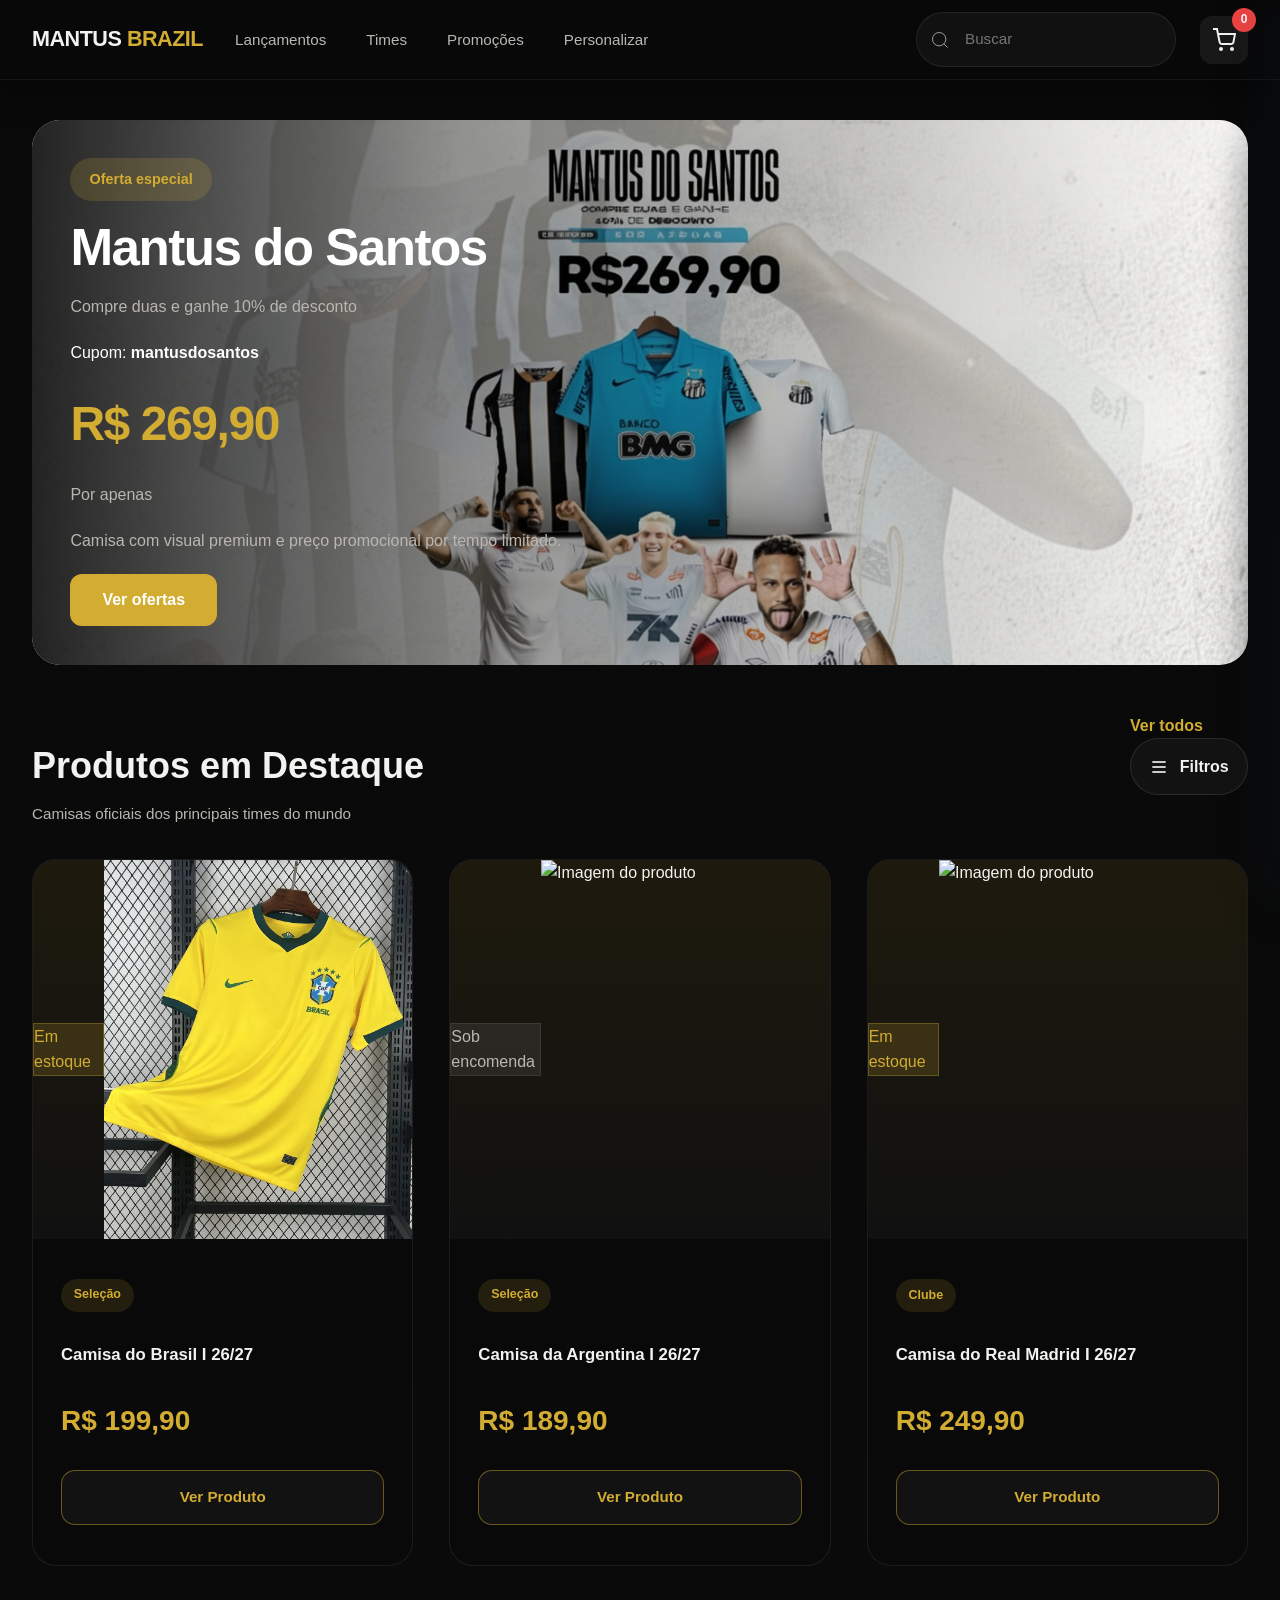
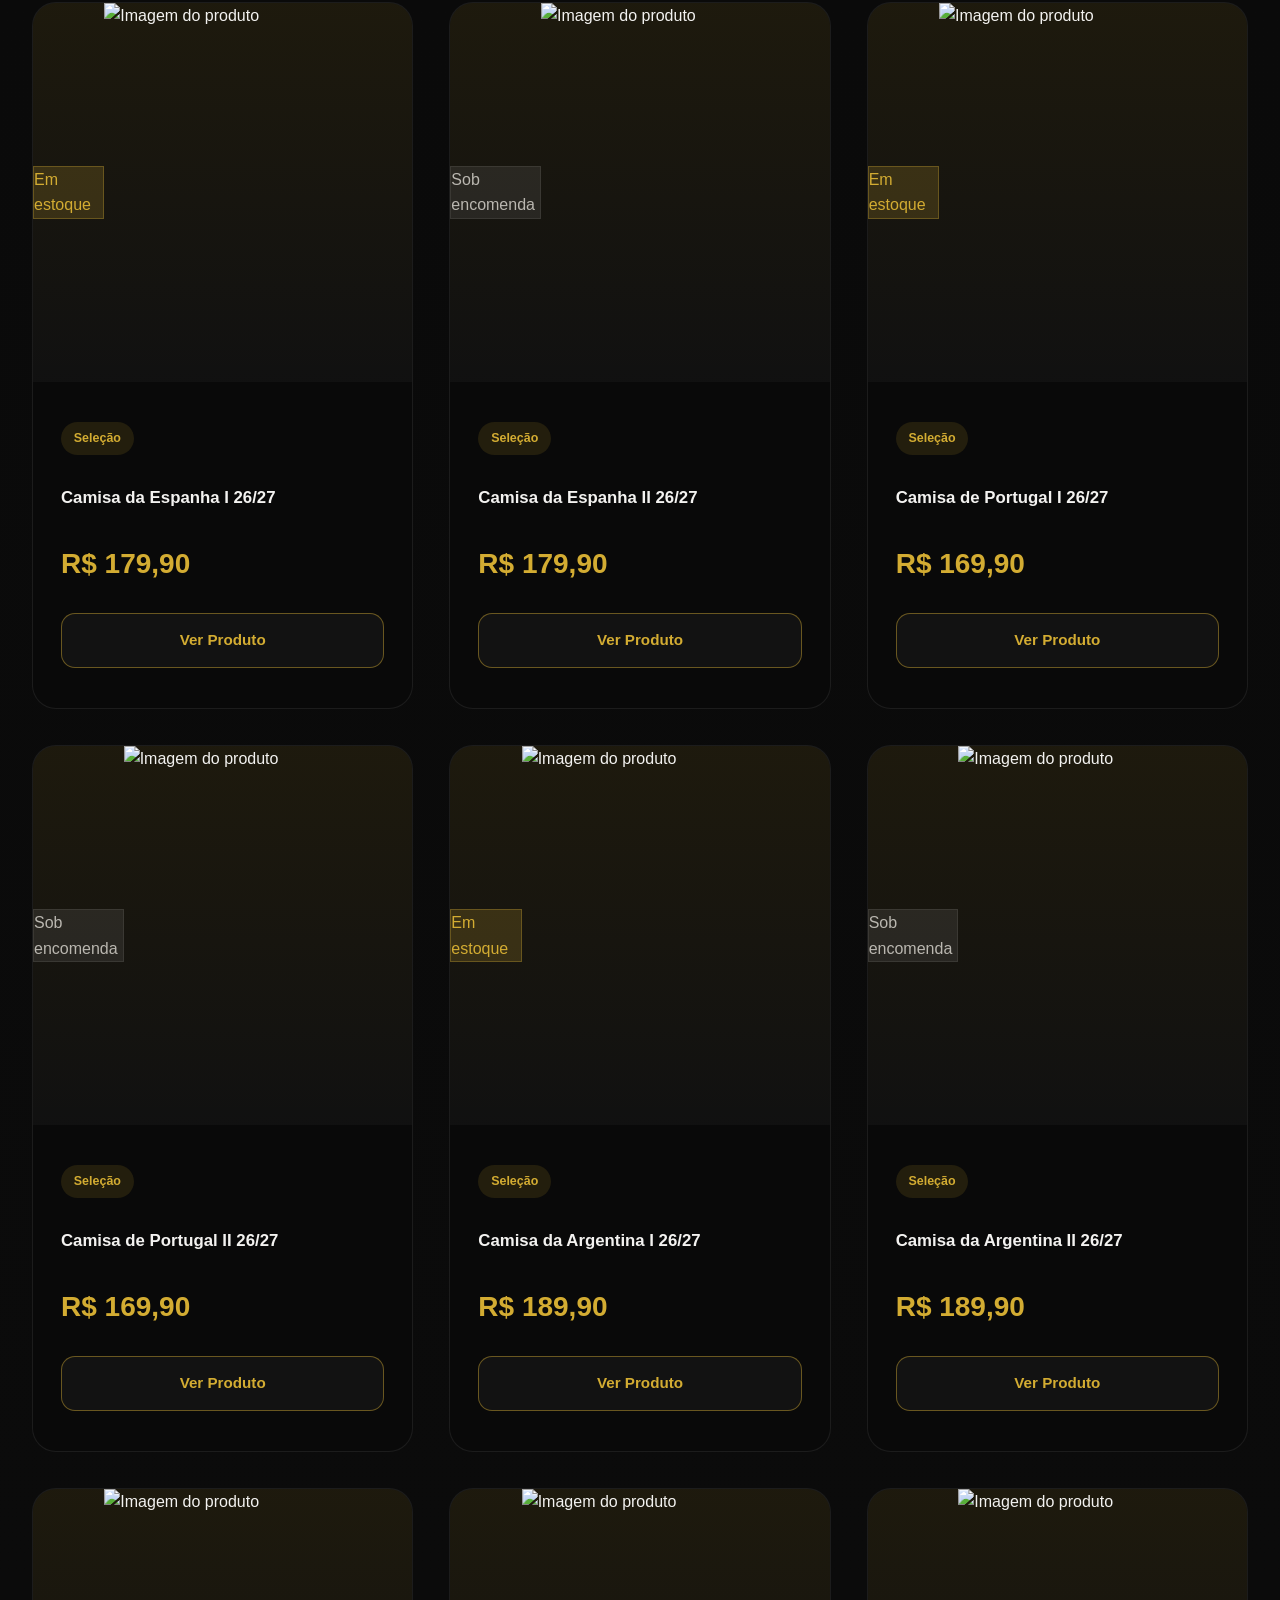
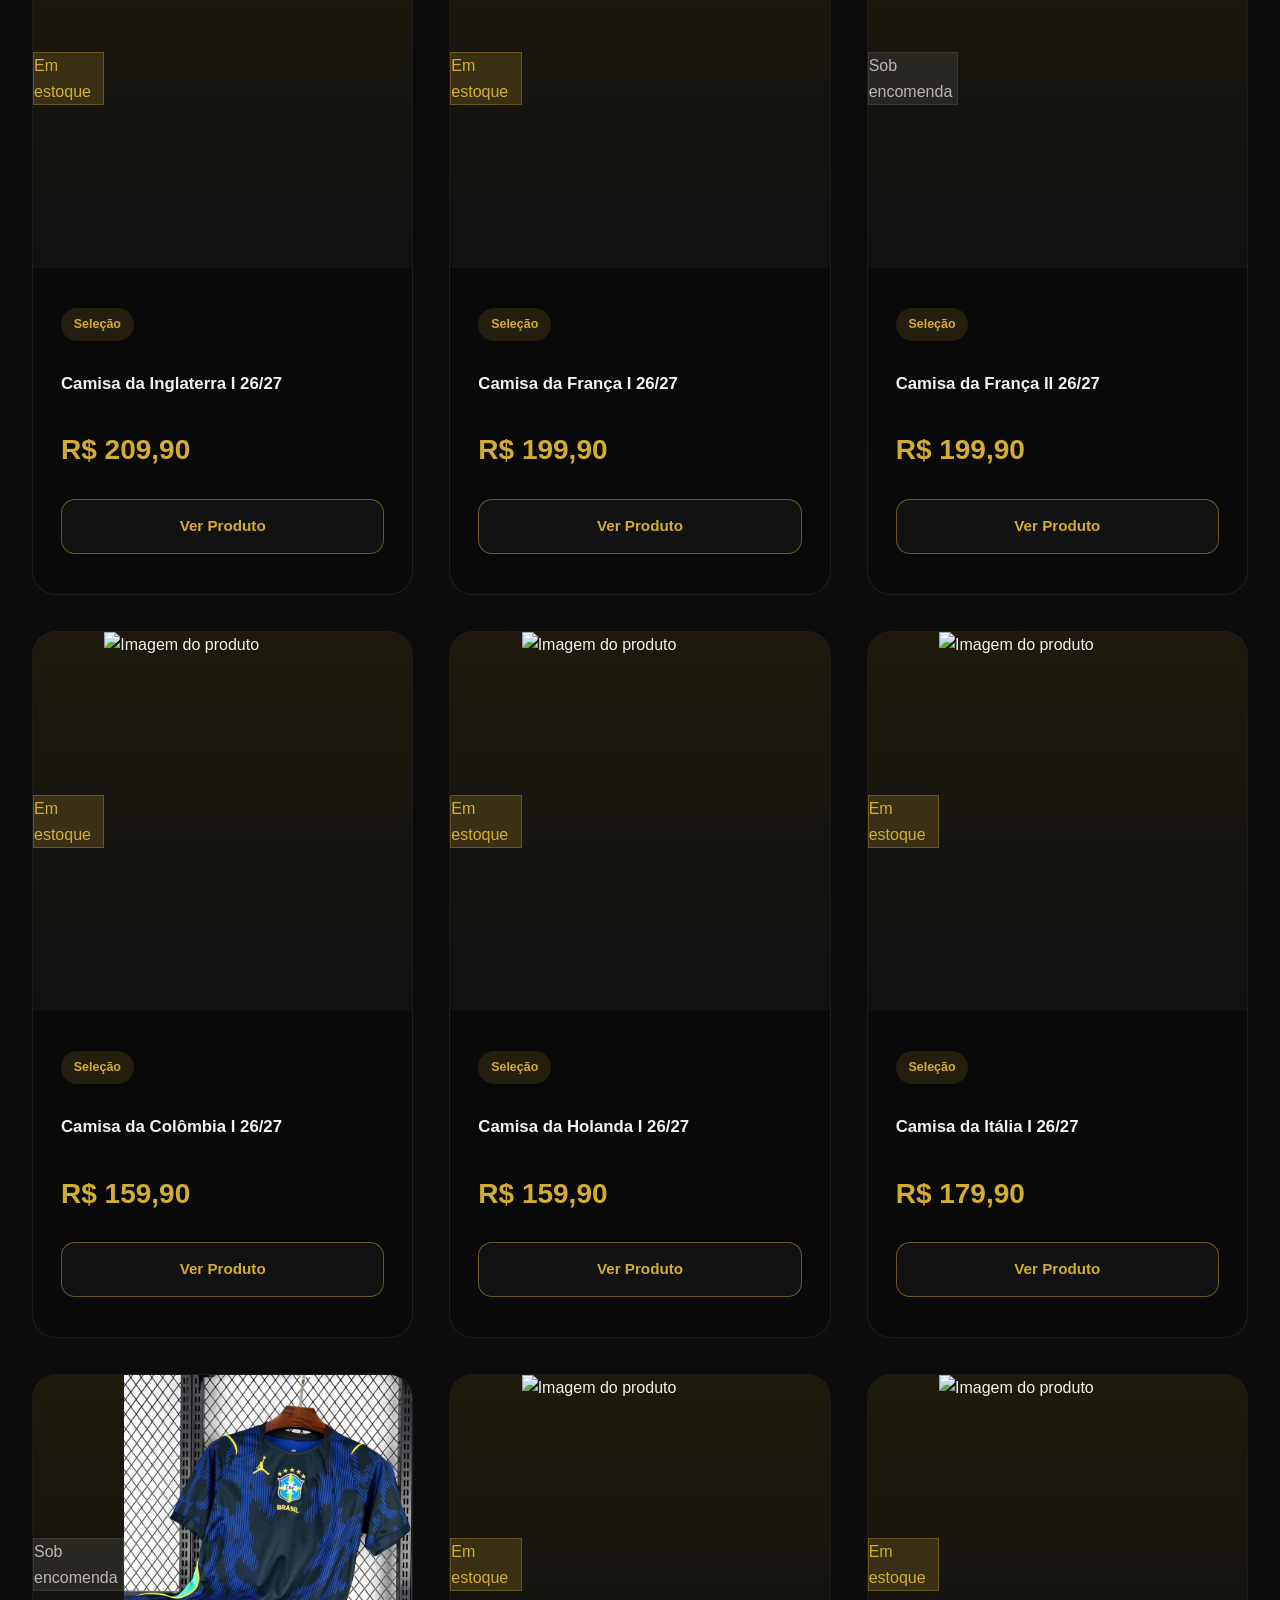
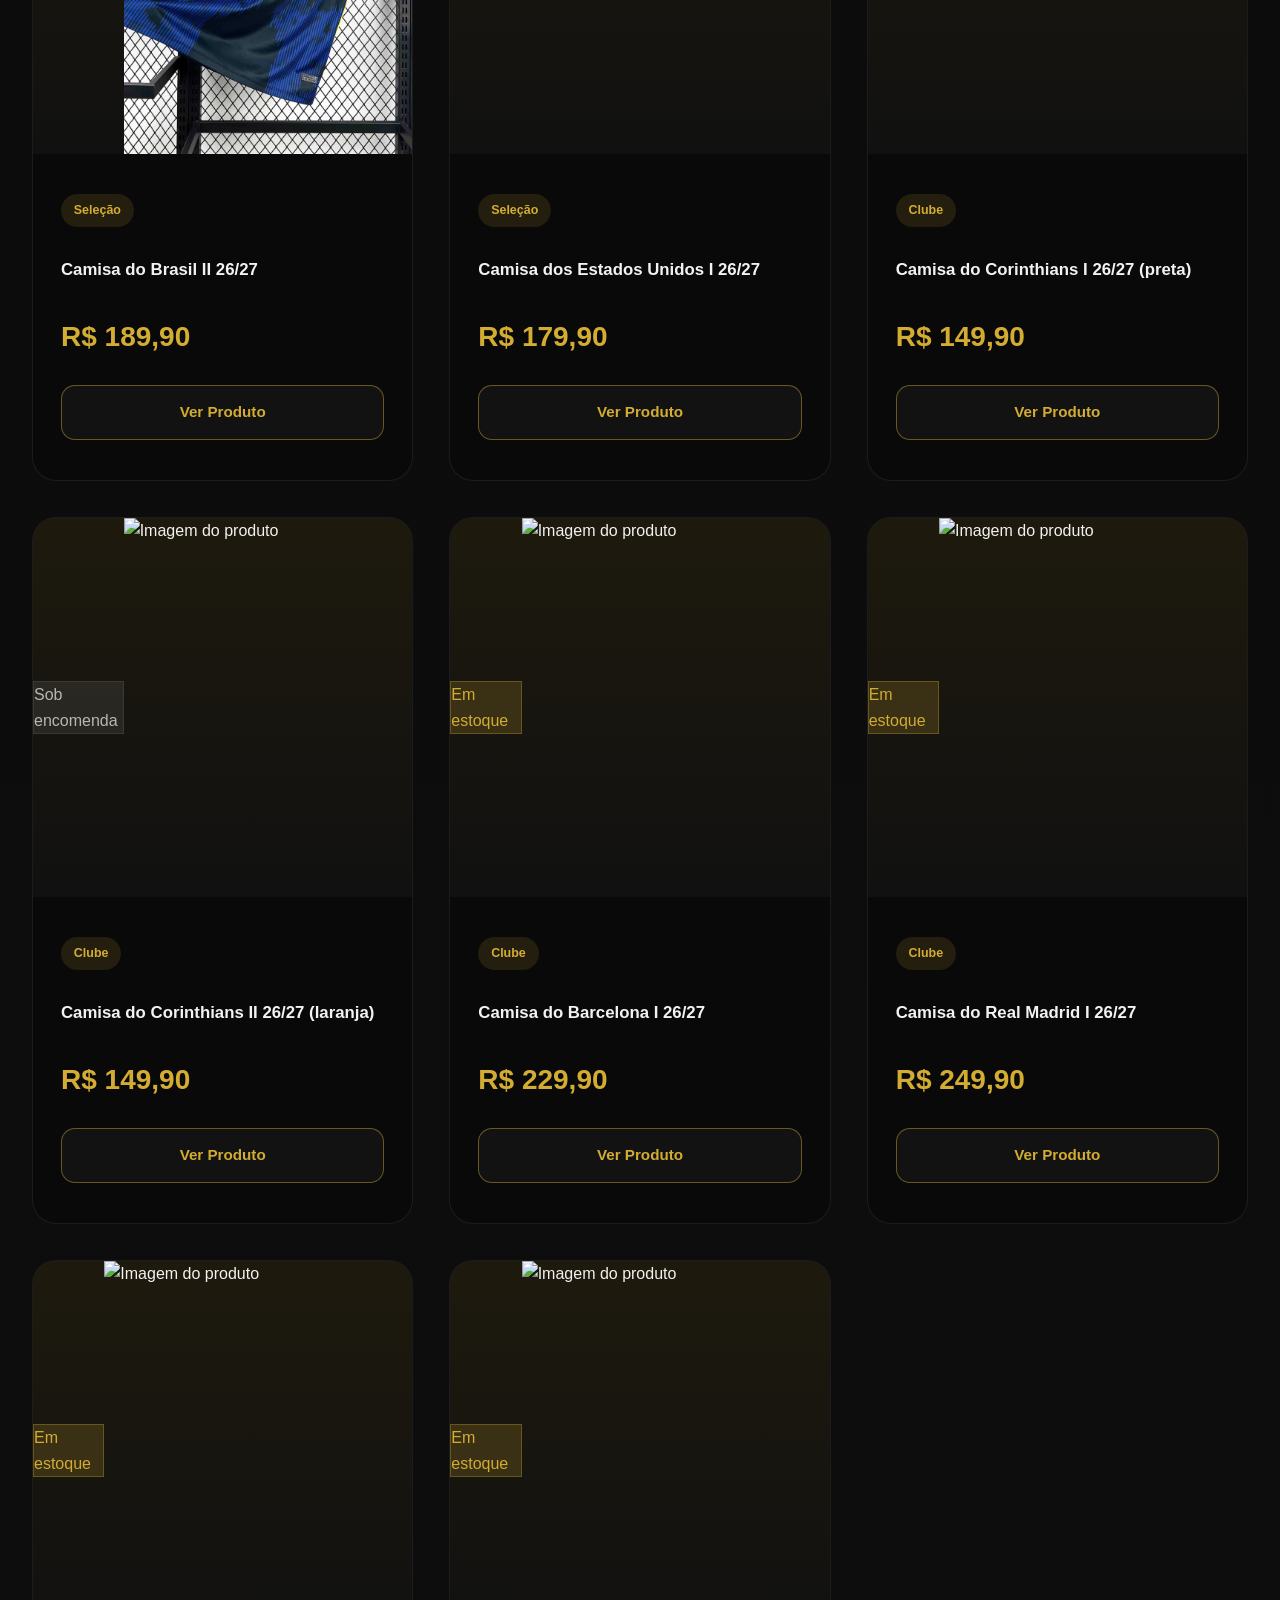
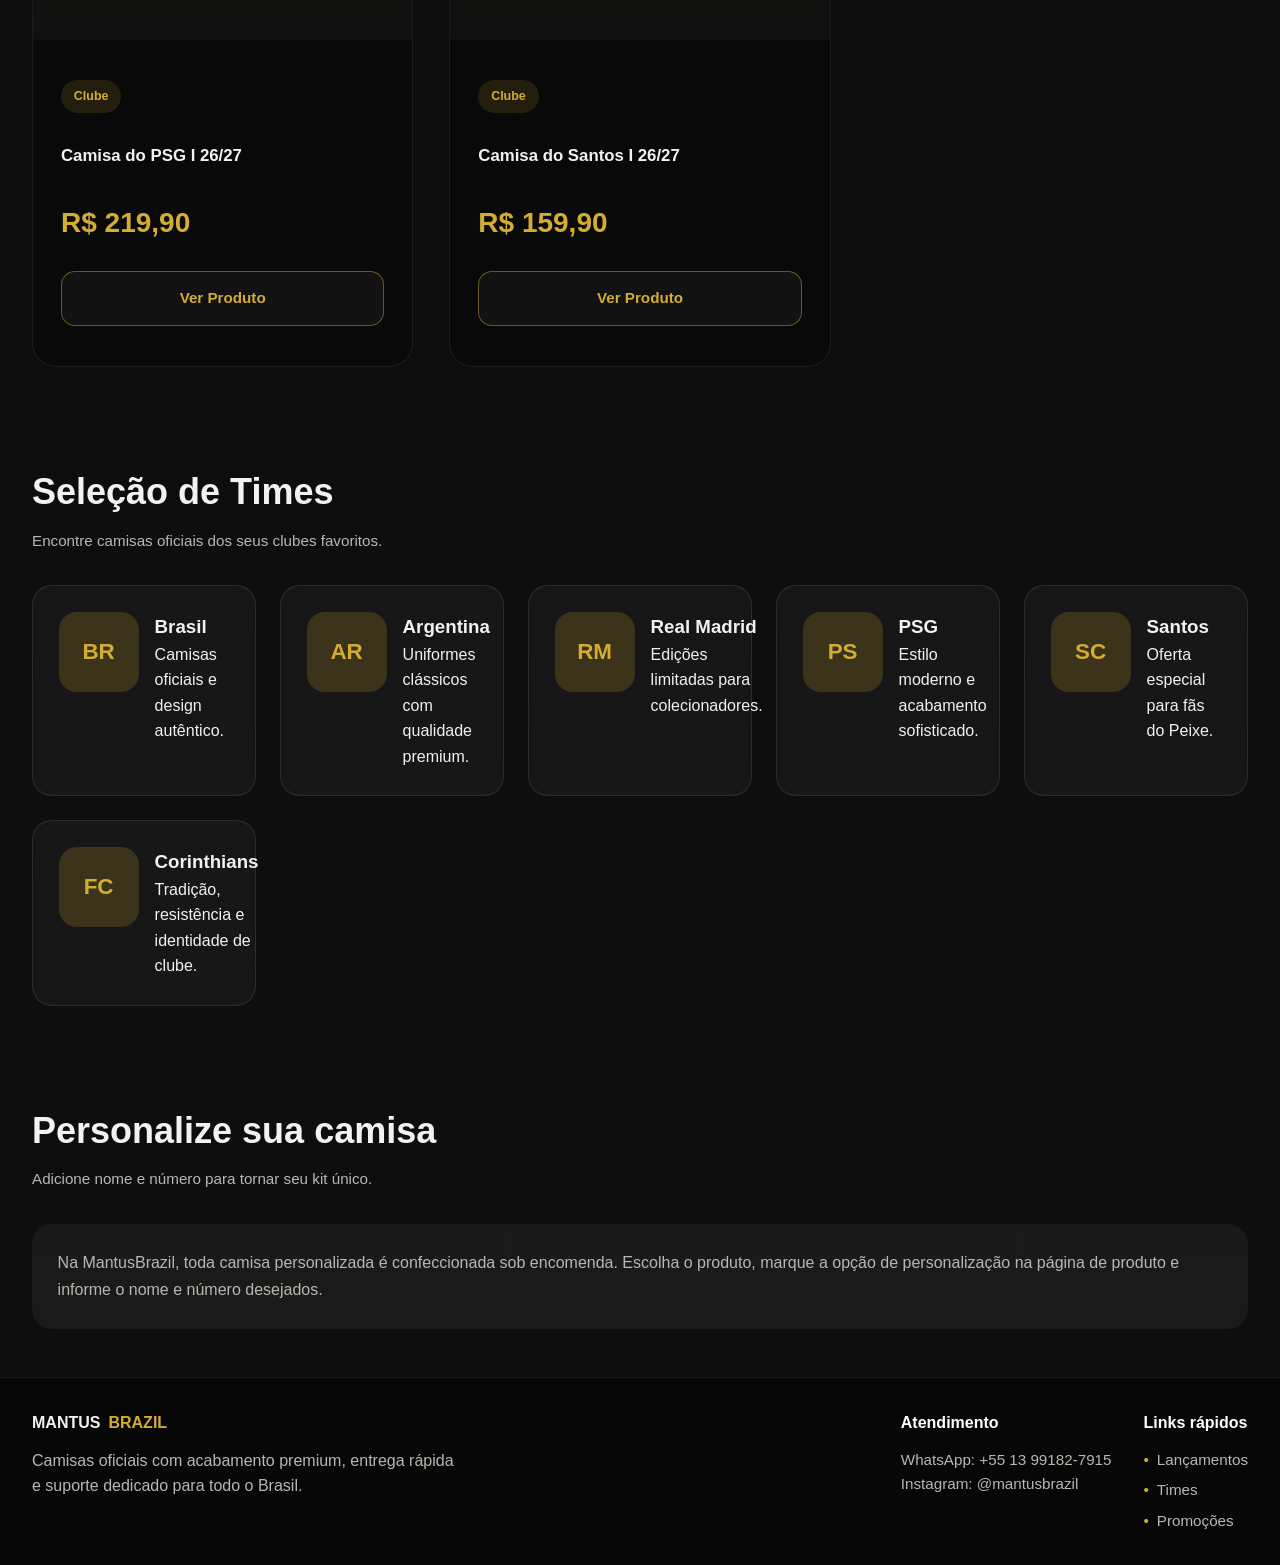
==== commit 699cd215: "Add product images and refactor product scripts Add many product image assets and include produtos-d" ====
--- a/index.html
+++ b/index.html
@@ -84,17 +84,21 @@
                   <line x1="4" y1="12" x2="20" y2="12"></line>
                   <line x1="4" y1="18" x2="20" y2="18"></line>
                 </svg>
-                <span>Filtros</span>
+                Filtros
               </button>
               <div id="filter-menu" class="filter-menu" role="menu" aria-hidden="true">
                 <div class="filter-group">
                   <h3 class="filter-group-title">Disponibilidade</h3>
                   <label class="filter-checkbox">
-                    <input type="checkbox" id="filter-instock" name="disp" value="instock">
+                    <input type="checkbox" id="filter-all" value="all" checked>
+                    <span>Todos</span>
+                  </label>
+                  <label class="filter-checkbox">
+                    <input type="checkbox" id="filter-instock" value="instock">
                     <span>Em estoque</span>
                   </label>
                   <label class="filter-checkbox">
-                    <input type="checkbox" id="filter-preorder" name="disp" value="preorder">
+                    <input type="checkbox" id="filter-preorder" value="preorder">
                     <span>Sob encomenda</span>
                   </label>
                 </div>
@@ -102,15 +106,18 @@
                 <div class="filter-group">
                   <h3 class="filter-group-title">Tipo de Time</h3>
                   <label class="filter-checkbox">
-                    <input type="checkbox" id="filter-cat-selecoes" name="tipo" value="selecoes">
+                    <input type="checkbox" id="filter-cat-all" value="all" checked>
+                    <span>Todas as coleções</span>
+                  </label>
+                  <label class="filter-checkbox">
+                    <input type="checkbox" id="filter-cat-selecoes" value="selecoes">
                     <span>Seleções</span>
                   </label>
                   <label class="filter-checkbox">
-                    <input type="checkbox" id="filter-cat-clubes" name="tipo" value="clubes">
+                    <input type="checkbox" id="filter-cat-clubes" value="clubes">
                     <span>Clubes</span>
                   </label>
                 </div>
-                <button id="clear-filters" class="btn-clear-filters" type="button">Limpar filtros</button>
               </div>
             </div>
           </div>
@@ -298,6 +305,7 @@
     </div>
   </div>
 
+  <script src="produtos-db.js"></script>
   <script src="script.js"></script>
 </body>
 
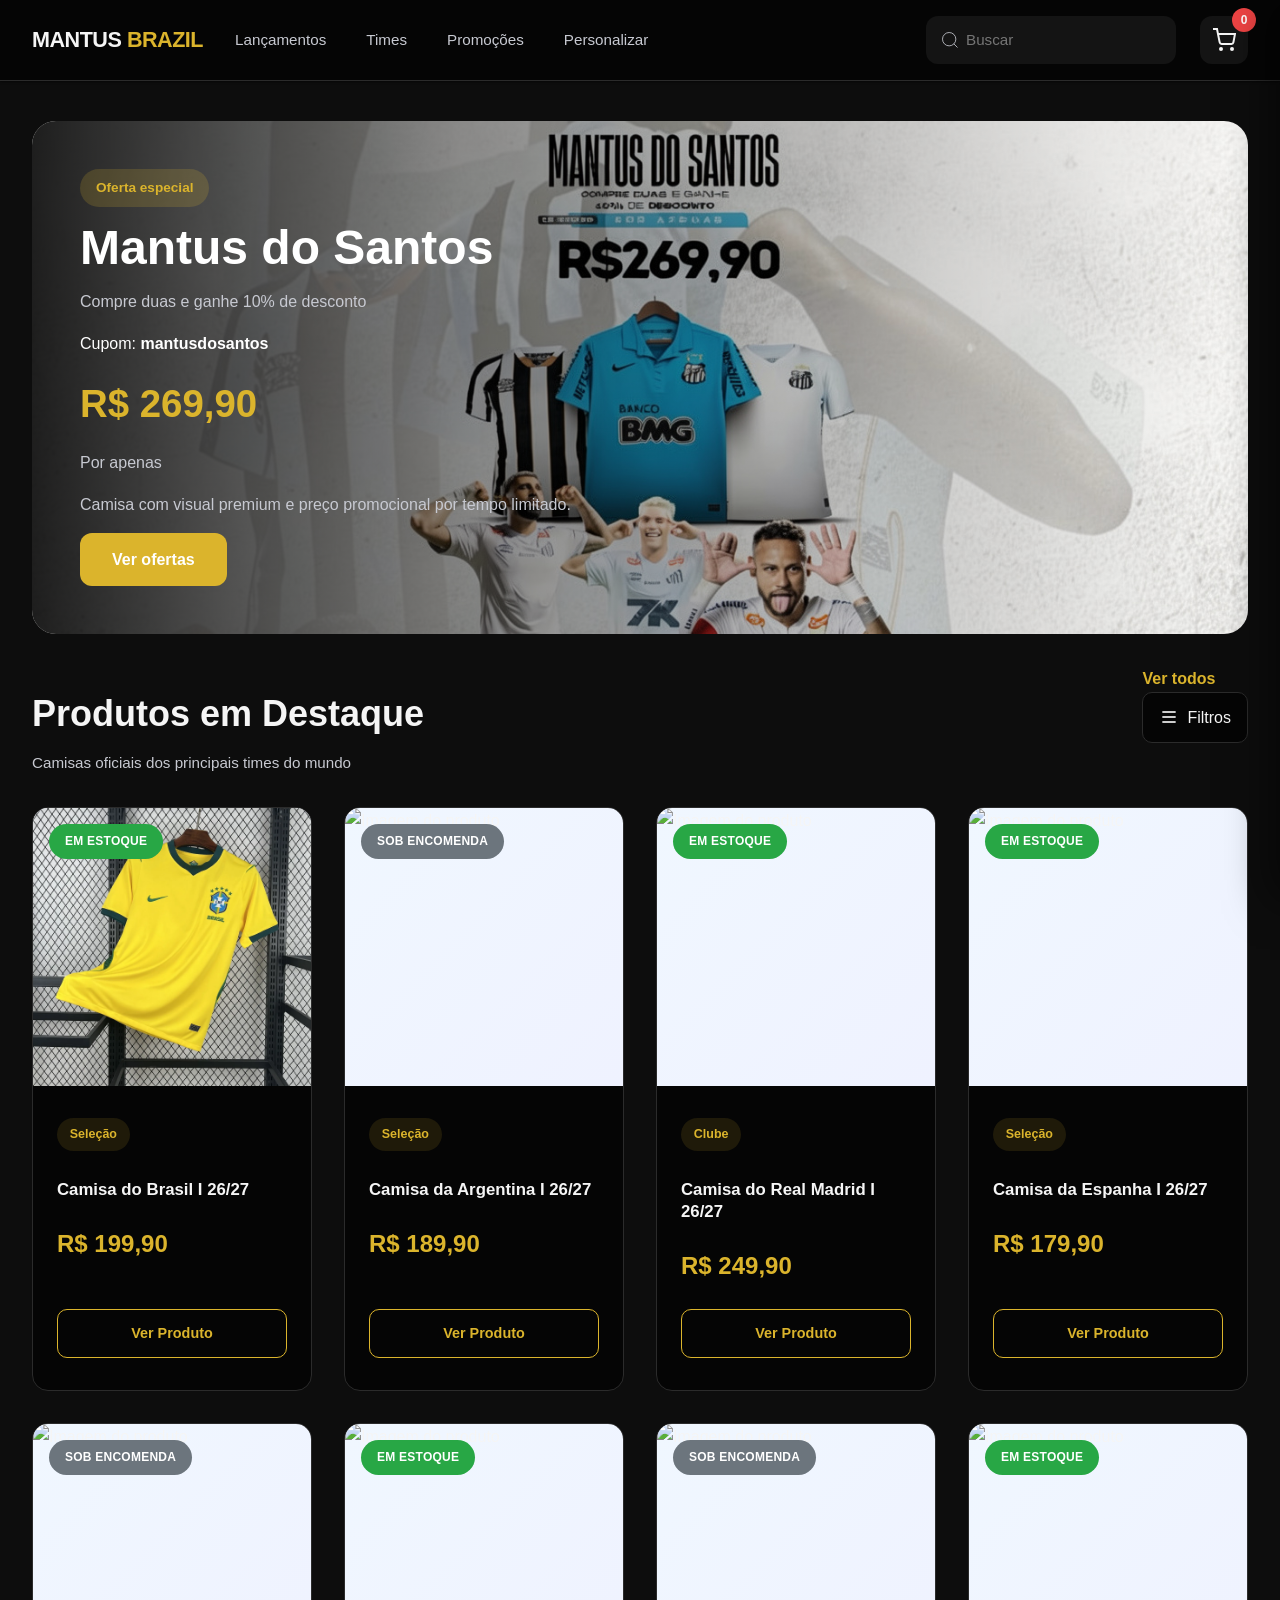
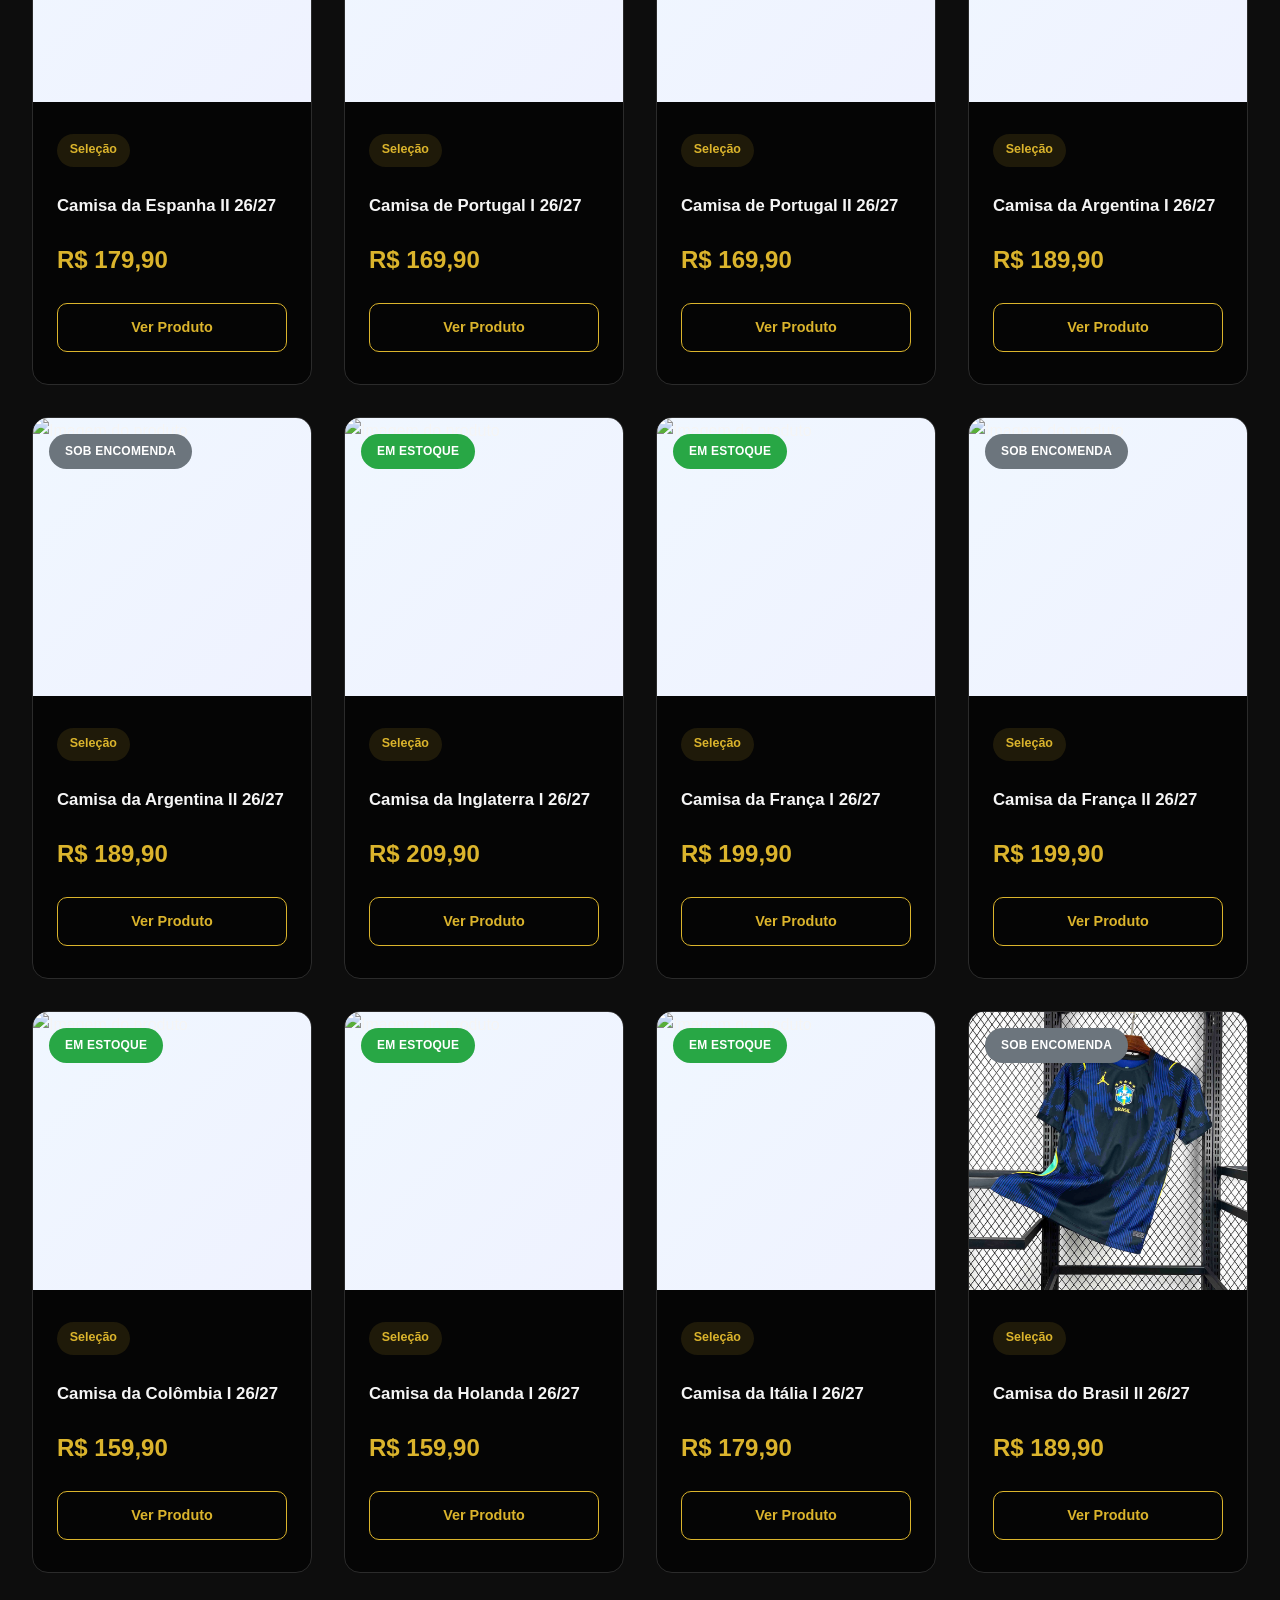
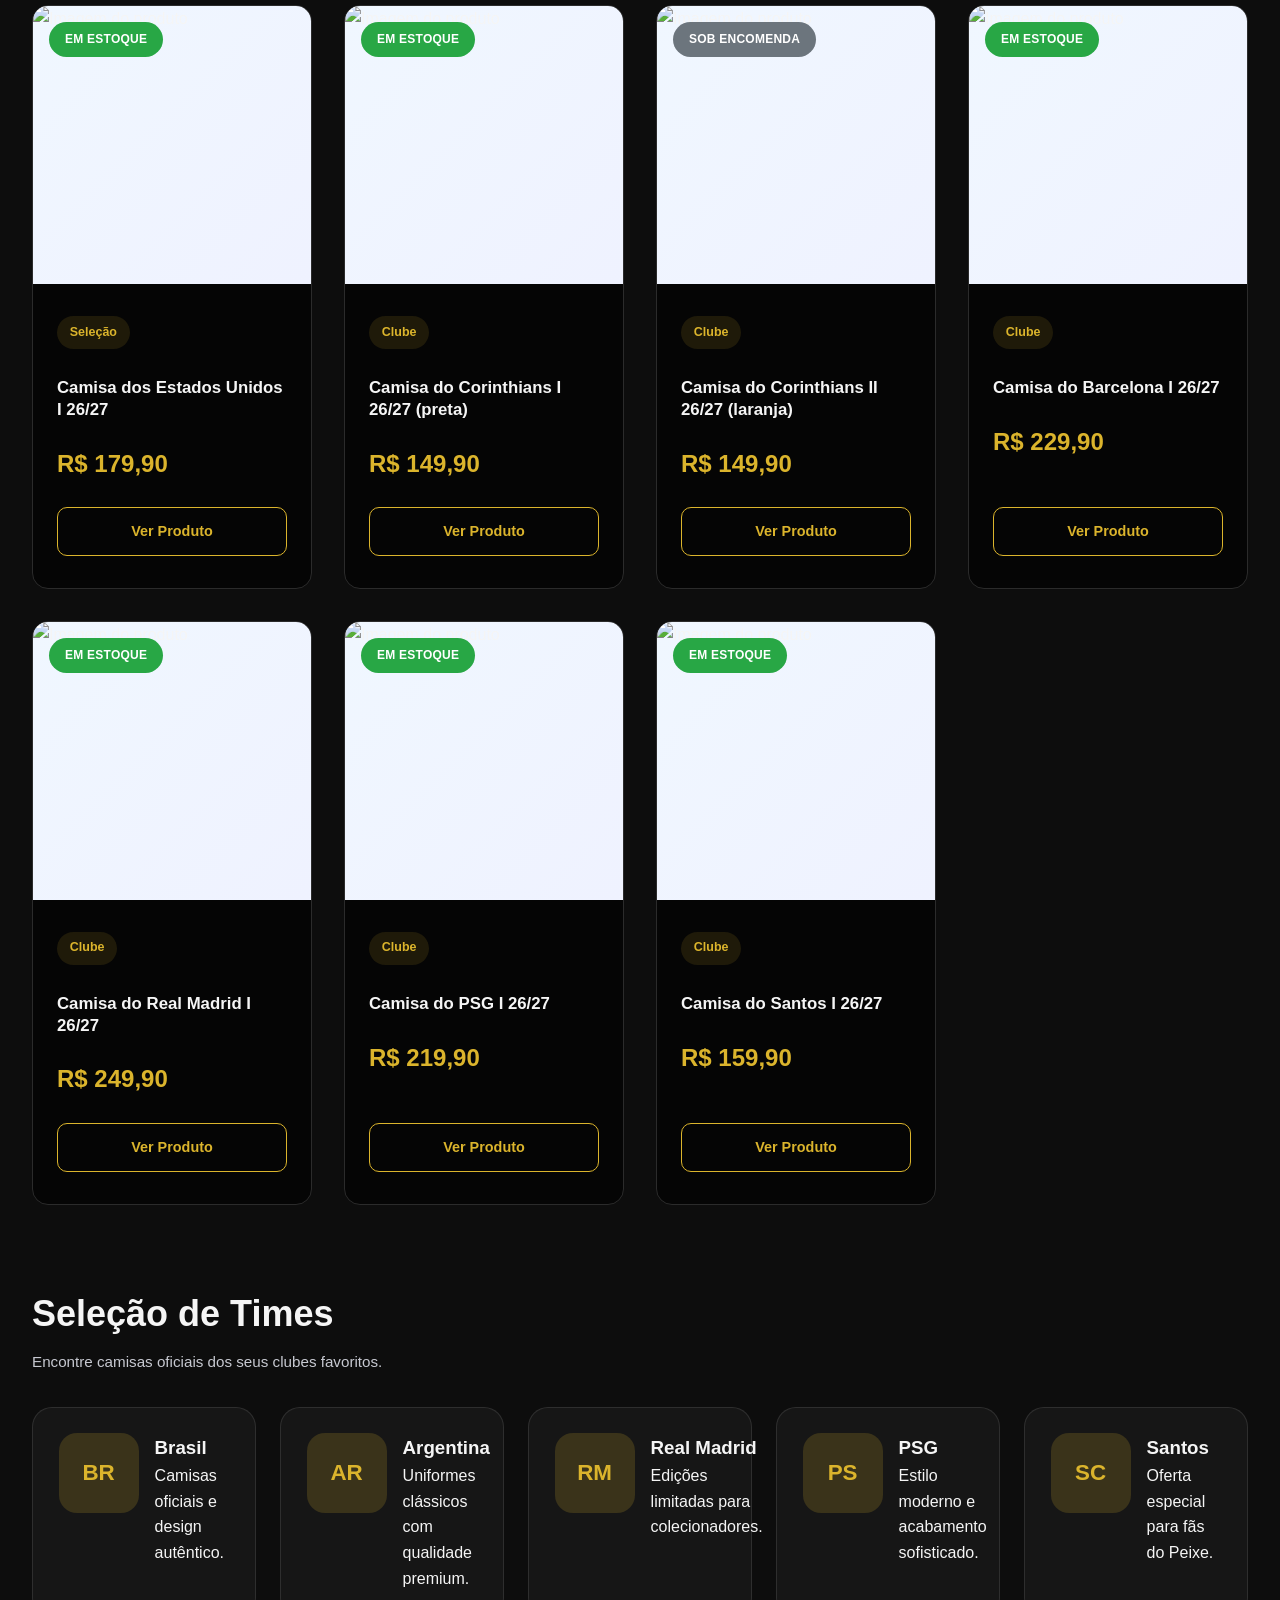
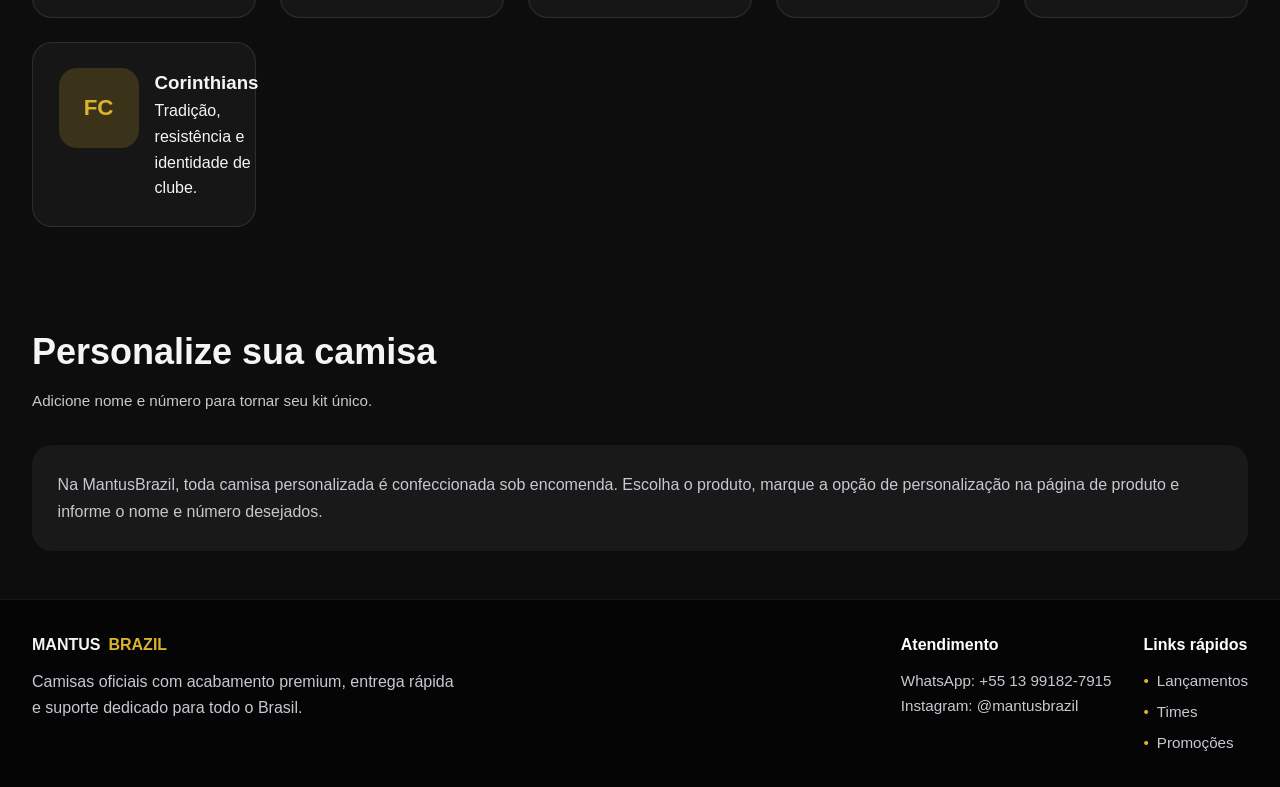
==== commit ba2a46cb: "Enable multi-select filters and refine cart UI Remove single-"all" checkbox behavior and enable mult" ====
--- a/index.html
+++ b/index.html
@@ -90,15 +90,11 @@
                 <div class="filter-group">
                   <h3 class="filter-group-title">Disponibilidade</h3>
                   <label class="filter-checkbox">
-                    <input type="checkbox" id="filter-all" value="all" checked>
-                    <span>Todos</span>
-                  </label>
-                  <label class="filter-checkbox">
-                    <input type="checkbox" id="filter-instock" value="instock">
+                    <input class="filter-input" type="checkbox" id="filter-instock" value="instock">
                     <span>Em estoque</span>
                   </label>
                   <label class="filter-checkbox">
-                    <input type="checkbox" id="filter-preorder" value="preorder">
+                    <input class="filter-input" type="checkbox" id="filter-preorder" value="preorder">
                     <span>Sob encomenda</span>
                   </label>
                 </div>
@@ -106,15 +102,11 @@
                 <div class="filter-group">
                   <h3 class="filter-group-title">Tipo de Time</h3>
                   <label class="filter-checkbox">
-                    <input type="checkbox" id="filter-cat-all" value="all" checked>
-                    <span>Todas as coleções</span>
-                  </label>
-                  <label class="filter-checkbox">
-                    <input type="checkbox" id="filter-cat-selecoes" value="selecoes">
+                    <input class="filter-input" type="checkbox" id="filter-cat-selecoes" value="selecoes">
                     <span>Seleções</span>
                   </label>
                   <label class="filter-checkbox">
-                    <input type="checkbox" id="filter-cat-clubes" value="clubes">
+                    <input class="filter-input" type="checkbox" id="filter-cat-clubes" value="clubes">
                     <span>Clubes</span>
                   </label>
                 </div>
--- a/styles.css
+++ b/styles.css
@@ -9,24 +9,24 @@
 }
 
 :root {
-  --color-primary: #d3ac32;
-  --color-primary-dark: #b18b1b;
-  --color-accent: #161616;
-  --color-text: #f3f2f0;
-  --color-text-secondary: #bab7b0;
-  --color-text-muted: #8b8a85;
-  --color-bg: #070707;
-  --color-bg-light: #111111;
-  --color-bg-alt: #181818;
-  --color-border: rgba(255, 255, 255, 0.08);
+  --color-primary: #dbb42c;
+  --color-primary-dark: #b8941f;
+  --color-accent: #202020;
+  --color-text: #f5f5f5;
+  --color-text-secondary: #c7c9d1;
+  --color-text-muted: #9ca3af;
+  --color-bg: #050505;
+  --color-bg-light: #0d0d0d;
+  --color-bg-alt: #141414;
+  --color-border: #2b2b2b;
   --color-success: #28a745;
   --color-error: #ef4444;
   --color-warning: #f59e0b;
-  --shadow-sm: 0 2px 8px rgba(0, 0, 0, 0.28);
-  --shadow-base: 0 8px 24px rgba(0, 0, 0, 0.34);
-  --shadow-lg: 0 16px 42px rgba(0, 0, 0, 0.38);
-  --shadow-xl: 0 24px 70px rgba(0, 0, 0, 0.45);
-  --transition-base: all 0.25s cubic-bezier(0.4, 0, 0.2, 1);
+  --shadow-sm: 0 1px 2px rgba(0, 0, 0, 0.5);
+  --shadow-base: 0 4px 12px rgba(0, 0, 0, 0.35);
+  --shadow-lg: 0 10px 28px rgba(0, 0, 0, 0.4);
+  --shadow-xl: 0 20px 50px rgba(0, 0, 0, 0.5);
+  --transition-base: all 0.3s cubic-bezier(0.4, 0, 0.2, 1);
 }
 
 html {
@@ -35,12 +35,11 @@
 }
 
 body {
-  background: linear-gradient(180deg, #090909 0%, #0e0e0e 100%);
+  background: var(--color-bg-light);
   color: var(--color-text);
   font-size: 16px;
   line-height: 1.6;
   overflow-x: hidden;
-  min-height: 100vh;
 }
 
 button, input, select, textarea {
@@ -79,18 +78,18 @@
    ============================================ */
 
 .navbar {
-  background: rgba(9, 9, 9, 0.96);
-  border-bottom: 1px solid rgba(255, 255, 255, 0.05);
+  background: var(--color-bg);
+  border-bottom: 1px solid var(--color-border);
   position: sticky;
   top: 0;
   z-index: 999;
-  box-shadow: 0 10px 30px rgba(0, 0, 0, 0.35);
+  box-shadow: var(--shadow-sm);
 }
 
 .navbar-container {
   max-width: 1400px;
   margin: 0 auto;
-  padding: .75rem 2rem;
+  padding: 1rem 2rem;
   display: flex;
   align-items: center;
   justify-content: space-between;
@@ -243,25 +242,24 @@
 
 .search-box {
   position: relative;
-  min-width: 260px;
+  min-width: 250px;
 }
 
 .search-input {
   width: 100%;
-  padding: 0.9rem 1rem 0.9rem 3rem;
-  border-radius: 999px;
+  padding: 0.75rem 1rem 0.75rem 2.5rem;
+  border-radius: 12px;
   font-size: 0.95rem;
-  background: rgba(255, 255, 255, 0.04);
-  color: var(--color-text);
-  border: 1px solid rgba(255, 255, 255, 0.08);
-  transition: var(--transition-base);
+  background: var(--color-bg-alt);
+  color: var(--color-text); 
+  transition: all 0.3s ease;
 }
 
 .search-input:focus {
   outline: none;
-  background: rgba(255, 255, 255, 0.06);
+  background: var(--color-bg);
   border-color: var(--color-primary);
-  box-shadow: 0 0 0 4px rgba(211, 172, 50, 0.16);
+  box-shadow: 0 0 0 3px rgba(219, 180, 44, 0.1);
 }
 
 .search-icon {
@@ -499,26 +497,24 @@
 .offer-card {
   min-width: 100%;
   display: grid;
-  grid-template-columns: 1.15fr 0.85fr;
-  gap: 1.85rem;
-  align-items: center;
-  padding: clamp(2rem, 3vw, 2.8rem);
+  grid-template-columns: 1.2fr 0.8fr;
+  gap: 2rem;
+  align-items: center;
+  padding: 3rem;
   color: white;
-  background-color: rgba(9, 9, 9, 0.95);
+  background-color: rgba(9, 9, 9, 0.9);
   background-size: cover;
   background-position: center;
   background-repeat: no-repeat;
   position: relative;
   overflow: hidden;
-  border-radius: 28px;
-  box-shadow: var(--shadow-lg);
 }
 
 .offer-card::before {
   content: '';
   position: absolute;
   inset: 0;
-  background: linear-gradient(to right, rgba(0, 0, 0, 0.86) 0%, rgba(0, 0, 0, 0.42) 35%, rgba(0, 0, 0, 0.0) 100%);
+  background: linear-gradient(to right, rgba(0, 0, 0, 0.88) 0%, rgba(0, 0, 0, 0.45) 35%, rgba(0, 0, 0, 0.0) 100%);
   pointer-events: none;
 }
 
@@ -527,11 +523,7 @@
   z-index: 1;
   display: flex;
   flex-direction: column;
-  gap: 1.25rem;
-}
-
-.offer-card:hover {
-  transform: translateY(-3px);
+  gap: 1rem;
 }
 
 .offer-card .offer-image {
@@ -542,19 +534,18 @@
 .offer-badge {
   width: fit-content;
   display: inline-block;
-  padding: 0.6rem 1.2rem;
+  padding: 0.5rem 1rem;
   border-radius: 999px;
-  background: rgba(211, 172, 50, 0.18);
+  background: rgba(219, 180, 44, 0.18);
   color: var(--color-primary);
   font-weight: 700;
-  font-size: 0.9rem;
+  font-size: 0.85rem;
 }
 
 .offer-title {
-  font-size: clamp(2.5rem, 4vw, 3.5rem);
+  font-size: clamp(2rem, 4vw, 3rem);
   line-height: 1.05;
   color: white;
-  letter-spacing: -0.03em;
 }
 
 .offer-subtitle,
@@ -564,17 +555,16 @@
 }
 
 .offer-price span {
-  font-size: clamp(2.2rem, 4vw, 3rem);
+  font-size: 2.4rem;
   font-weight: 800;
   color: var(--color-primary);
-  letter-spacing: -0.03em;
 }
 
 .offer-image {
   width: 100%;
-  border-radius: 28px;
+  border-radius: 24px;
   object-fit: cover;
-  max-height: 450px;
+  max-height: 420px;
   box-shadow: var(--shadow-lg);
 }
 
@@ -798,7 +788,7 @@
    ============================================ */
 
 .featured-section {
-  padding: 3rem 0;
+  padding: 2rem 0;
 }
 
 .products-filter {
@@ -832,68 +822,54 @@
 .filter-btn {
   display: flex;
   align-items: center;
-  gap: 0.65rem;
-  padding: 0.9rem 1.15rem;
-  border: 1px solid rgba(255, 255, 255, 0.1);
-  border-radius: 999px;
-  background: rgba(255, 255, 255, 0.04);
-  color: var(--color-text);
-  font-weight: 600;
+  gap: 0.5rem;
+  padding: 0.75rem 1rem;
+  border: 1px solid var(--color-border);
+  border-radius: 10px;
+  background: var(--color-bg);
+  color: var(--color-text);
+  font-weight: 500;
   cursor: pointer;
-  transition: var(--transition-base);
+  transition: all 0.3s ease;
   font-size: 1rem;
-  position: relative;
 }
 
 .filter-btn:hover {
-  border-color: rgba(211, 172, 50, 0.45);
-  background: rgba(255, 255, 255, 0.08);
+  border-color: var(--color-primary);
+  background: var(--color-bg-light);
 }
 
 .filter-btn:active,
 .filter-btn[aria-expanded="true"] {
   border-color: var(--color-primary);
-  box-shadow: 0 0 0 4px rgba(211, 172, 50, 0.16);
-}
-
-.filter-btn.active {
-  border-color: var(--color-primary);
-  background: rgba(211, 172, 50, 0.1);
-  color: var(--color-primary);
+  box-shadow: 0 0 0 3px rgba(219, 180, 44, 0.1);
 }
 
 .filter-menu {
   position: absolute;
-  top: calc(100% + 0.85rem);
-  left: 0;
-  min-width: 320px;
-  max-width: 360px;
-  background: rgba(10, 10, 10, 0.96);
-  border: 1px solid rgba(255, 255, 255, 0.08);
-  border-radius: 22px;
-  box-shadow: 0 22px 55px rgba(0, 0, 0, 0.45);
-  padding: 1.75rem;
-  z-index: 1000;
-  display: none;
+  top: calc(100% + 0.5rem);
+  right: 0;
+  min-width: 280px;
+  background: var(--color-bg);
+  border: 1px solid var(--color-border);
+  border-radius: 12px;
+  box-shadow: 0 10px 30px rgba(15, 23, 42, 0.15);
+  padding: 1.5rem;
+  z-index: 100;
   opacity: 0;
   visibility: hidden;
-  transform: translateY(-12px);
-  transition: var(--transition-base);
-}
-
-.filter-menu.open {
-  display: block;
+  transform: translateY(-10px);
+  transition: all 0.3s ease;
 }
 
 .filter-menu[aria-hidden="false"] {
-  display: block;
   opacity: 1;
   visibility: visible;
   transform: translateY(0);
 }
 
 .filter-group {
-  margin-bottom: 1.75rem;
+  margin-bottom: 1.5rem;
 }
 
 .filter-group:last-child {
@@ -901,41 +877,44 @@
 }
 
 .filter-group-title {
-  font-size: 0.82rem;
+  font-size: 0.875rem;
   font-weight: 700;
   color: var(--color-text);
   text-transform: uppercase;
-  letter-spacing: 0.18em;
-  margin-bottom: 1rem;
+  letter-spacing: 0.5px;
+  margin-bottom: 0.75rem;
+  opacity: 0.7;
+}
+
+.filter-checkbox {
+  display: flex;
+  align-items: center;
+  gap: 0.75rem;
+  padding: 0.5rem 0;
+  cursor: pointer;
+  transition: opacity 0.2s ease;
+}
+
+.filter-checkbox:hover {
   opacity: 0.8;
 }
 
-.filter-checkbox {
-  display: flex;
-  align-items: center;
-  gap: 0.85rem;
-  padding: 0.85rem 1rem;
-  border-radius: 16px;
-  border: 1px solid transparent;
-  cursor: pointer;
-  transition: var(--transition-base);
-}
-
-.filter-checkbox:hover {
-  background: rgba(255, 255, 255, 0.04);
-  border-color: rgba(211, 172, 50, 0.18);
-}
-
+/* Override global input reset for checkboxes so they render natively */
 .filter-checkbox input[type="checkbox"] {
+  -webkit-appearance: auto;
+  -moz-appearance: auto;
+  appearance: auto;
   width: 18px;
   height: 18px;
+  min-width: 18px;
+  min-height: 18px;
   cursor: pointer;
   accent-color: var(--color-primary);
-  border-radius: 6px;
-}
-
-.filter-checkbox input[type="checkbox"]:focus-visible {
-  outline: 2px solid rgba(211, 172, 50, 0.3);
+  padding: 0 !important;
+  margin: 0;
+  border: none !important;
+  border-radius: 0 !important;
+  background: transparent !important;
   outline-offset: 2px;
 }
 
@@ -945,24 +924,20 @@
   user-select: none;
 }
 
-.btn-clear-filters {
+.filter-input {
   width: 100%;
-  margin-top: 1.5rem;
-  padding: 0.85rem 1rem;
-  border: 1px solid rgba(255, 255, 255, 0.2);
-  border-radius: 12px;
-  background: rgba(255, 255, 255, 0.05);
-  color: var(--color-text-secondary);
-  font-weight: 600;
-  font-size: 0.9rem;
-  cursor: pointer;
-  transition: var(--transition-base);
-}
-
-.btn-clear-filters:hover {
-  background: rgba(255, 255, 255, 0.1);
-  color: var(--color-text);
-  border-color: rgba(255, 255, 255, 0.3);
+  padding: .5rem;
+  border: 1px solid var(--color-border);
+  border-radius: 10px;
+  background: var(--color-bg);
+  color: var(--color-text);
+  font-size: 0.95rem;
+  transition: all 0.3s ease;
+}
+
+.filter-input::placeholder {
+  color: var(--color-text-secondary);
+  opacity: 1;
 }
 
 .product-category-tag {
@@ -987,8 +962,8 @@
 
 .products-grid {
   display: grid;
-  grid-template-columns: repeat(auto-fit, minmax(280px, 1fr));
-  gap: 2.25rem;
+  grid-template-columns: repeat(auto-fill, minmax(280px, 1fr));
+  gap: 2rem;
   width: 100%;
 }
 
@@ -997,28 +972,28 @@
    ============================================ */
 
 .product-card {
-  background: rgba(10, 10, 10, 0.96);
-  border: 1px solid rgba(255, 255, 255, 0.08);
-  border-radius: 24px;
+  background: var(--color-bg);
+  border: 1px solid var(--color-border);
+  border-radius: 16px;
   overflow: hidden;
   display: flex;
   flex-direction: column;
-  transition: transform 0.25s ease, box-shadow 0.25s ease, border-color 0.25s ease;
+  transition: all 0.4s cubic-bezier(0.4, 0, 0.2, 1);
   cursor: pointer;
   position: relative;
 }
 
 .product-card:hover {
-  transform: translateY(-10px);
-  box-shadow: 0 22px 55px rgba(0, 0, 0, 0.35);
-  border-color: rgba(211, 172, 50, 0.3);
+  transform: translateY(-8px);
+  box-shadow: var(--shadow-lg);
+  border-color: rgba(29, 209, 161, 0.2);
 }
 
 .product-image-wrapper {
   position: relative;
   width: 100%;
   aspect-ratio: 1;
-  background: linear-gradient(180deg, rgba(211, 172, 50, 0.10), rgba(255, 255, 255, 0.03));
+  background: linear-gradient(135deg, #f0f7ff 0%, #eff2ff 100%);
   overflow: hidden;
   display: flex;
   align-items: center;
@@ -1079,55 +1054,52 @@
   transform: scale(1.08);
 }
 
-..product-badge {
+.product-badge {
   position: absolute;
   top: 1rem;
   left: 1rem;
-  padding: 0.55rem 1rem;
+  padding: 0.5rem 1rem;
   border-radius: 999px;
-  font-size: 0.72rem;
+  font-size: 0.75rem;
   font-weight: 700;
   text-transform: uppercase;
-  letter-spacing: 0.12em;
-  background: rgba(15, 15, 15, 0.85);
+  letter-spacing: 0.02em;
+  background: rgba(255, 255, 255, 0.95);
   color: var(--color-text);
   z-index: 2;
-  border: 1px solid rgba(255, 255, 255, 0.08);
 }
 
 .badge-bestseller {
-  background: rgba(211, 172, 50, 0.95);
-  color: #090909;
+  background: #dbb42c;
+  color: #000000;
 }
 
 .badge-discount {
-  background: rgba(248, 113, 113, 0.95);
+  background: #f87171;
   color: white;
 }
 
 .badge-new {
-  background: rgba(211, 172, 50, 0.96);
-  color: #090909;
+  background: var(--color-primary);
+  color: white;
 }
 
 .badge-stock {
-  background: rgba(211, 172, 50, 0.18);
-  color: var(--color-primary);
-  border: 1px solid rgba(211, 172, 50, 0.3);
+  background: #28a745;
+  color: white;
 }
 
 .badge-preorder {
-  background: rgba(255, 255, 255, 0.08);
-  color: var(--color-text-secondary);
-  border: 1px solid rgba(255, 255, 255, 0.08);
+  background: #6c757d;
+  color: white;
 }
 
 .product-content {
-  padding: 2.5rem 1.75rem;
+  padding: 2rem 1.5rem;
   flex: 1;
   display: flex;
   flex-direction: column;
-  gap: 1.25rem;
+  gap: 1rem;
 }
 
 .product-brand {
@@ -1142,12 +1114,7 @@
   font-size: 1.05rem;
   font-weight: 700;
   color: var(--color-text);
-  line-height: 1.35;
-  display: -webkit-box;
-  -webkit-line-clamp: 2;
-  -webkit-box-orient: vertical;
-  overflow: hidden;
-  text-overflow: ellipsis;
+  line-height: 1.3;
 }
 
 .product-rating {
@@ -1170,7 +1137,7 @@
   display: flex;
   align-items: baseline;
   gap: 0.75rem;
-  margin: 0.8rem 0 0.35rem;
+  margin: 0.5rem 0;
 }
 
 .price-original {
@@ -1181,7 +1148,7 @@
 }
 
 .price-current {
-  font-size: 1.75rem;
+  font-size: 1.5rem;
   font-weight: 800;
   color: var(--color-primary);
 }
@@ -1199,14 +1166,14 @@
 
 .btn-personalize {
   flex: 1;
-  padding: 0.9rem 1.25rem;
-  border: 1.5px solid rgba(211, 172, 50, 0.45);
-  border-radius: 14px;
-  background: rgba(255, 255, 255, 0.04);
+  padding: 0.75rem 1rem;
+  border: 1.5px solid var(--color-primary);
+  border-radius: 10px;
+  background: transparent;
   color: var(--color-primary);
-  font-weight: 700;
-  font-size: 0.95rem;
-  transition: var(--transition-base);
+  font-weight: 600;
+  font-size: 0.9rem;
+  transition: all 0.3s ease;
   cursor: pointer;
   display: inline-flex;
   align-items: center;
@@ -1216,9 +1183,7 @@
 
 .btn-personalize:hover {
   background: var(--color-primary);
-  color: #080808;
-  transform: translateY(-1px);
-  border-color: var(--color-primary);
+  color: white;
 }
 
 /* ============================================
@@ -1263,8 +1228,8 @@
 .drawer-overlay {
   position: fixed;
   inset: 0;
-  background: rgba(15, 23, 42, 0.5);
-  backdrop-filter: blur(3px);
+  background: rgba(15, 23, 42, 0.6);
+  backdrop-filter: blur(4px);
   opacity: 0;
   pointer-events: none;
   transition: opacity 0.3s ease;
@@ -1283,55 +1248,93 @@
   width: min(450px, 100%);
   height: 100vh;
   background: var(--color-bg);
-  box-shadow: -15px 0 50px rgba(15, 23, 42, 0.2);
+  box-shadow: -10px 0 40px rgba(0, 0, 0, 0.5);
   display: flex;
   flex-direction: column;
   transform: translateX(100%);
-  transition: transform 0.3s cubic-bezier(0.4, 0, 0.2, 1);
+  transition: transform 0.35s cubic-bezier(0.4, 0, 0.2, 1);
   z-index: 999;
-  overflow-y: auto;
 }
 
 .cart-drawer.open {
   transform: translateX(0);
 }
 
-.cart-drawer.open {
-  transform: translateX(0);
-}
-
 .cart-header {
-  padding: 1.5rem 1.5rem 1rem;
+  padding: 1.25rem 1.5rem;
   border-bottom: 1px solid var(--color-border);
   display: flex;
   justify-content: space-between;
   align-items: center;
   gap: 1rem;
+  flex-shrink: 0;
+  background: var(--color-bg);
 }
 
 .cart-header h2 {
-  font-size: 1.25rem;
+  font-size: 1.15rem;
   font-weight: 700;
   color: var(--color-text);
+  display: flex;
+  align-items: center;
+  gap: 0.5rem;
+}
+
+.cart-header h2::before {
+  content: '🛒';
+  font-size: 1.2rem;
+}
+
+.cart-items-list {
+  flex: 1;
+  overflow-y: auto;
+  padding: 1rem 1.5rem;
+  display: flex;
+  flex-direction: column;
+  gap: 0.75rem;
+  scrollbar-width: thin;
+  scrollbar-color: var(--color-border) transparent;
+}
+
+.cart-items-list::-webkit-scrollbar {
+  width: 4px;
+}
+
+.cart-items-list::-webkit-scrollbar-thumb {
+  background: var(--color-border);
+  border-radius: 4px;
+}
+
+.cart-items-list::-webkit-scrollbar-track {
+  background: transparent;
+}
+
+.cart-empty {
+  text-align: center;
+  padding: 3rem 1rem;
+  color: var(--color-text-muted);
+  font-size: 0.95rem;
+  line-height: 1.6;
 }
 
 .btn-close {
-  width: 40px;
-  height: 40px;
+  width: 36px;
+  height: 36px;
   border-radius: 10px;
-  background: var(--color-bg-light);
-  color: var(--color-text);
+  background: var(--color-bg-alt);
+  color: var(--color-text-secondary);
   border: none;
   display: flex;
   align-items: center;
   justify-content: center;
   cursor: pointer;
   transition: all 0.3s ease;
+  font-size: 1.2rem;
 }
 
 .btn-close:hover {
-  background: var(--color-border);
-  color: var(--color-text);
+  background: #fee2e2;
+  color: var(--color-error);
 }
 
 .btn-close svg {
@@ -1340,18 +1343,22 @@
 
 .cart-item {
   display: grid;
-  grid-template-columns: 90px 1fr;
-  gap: 1rem;
-  padding: 1rem;
+  grid-template-columns: 80px 1fr;
+  gap: 0.875rem;
+  padding: 0.875rem;
   background: var(--color-bg-light);
-  border-radius: 12px;
+  border: 1px solid var(--color-border);
+  border-radius: 14px;
   transition: all 0.3s ease;
+}
+
+.cart-item:hover {
+  border-color: rgba(219, 180, 44, 0.2);
 }
 
 .cart-item img {
   width: 100%;
-  height: 100%;
-  aspect-ratio: 1;
+  height: 80px;
   object-fit: cover;
   border-radius: 10px;
 }
@@ -1359,55 +1366,71 @@
 .cart-item-info {
   display: flex;
   flex-direction: column;
-  gap: 0.5rem;
+  gap: 0.35rem;
+  min-width: 0;
 }
 
 .cart-item-info strong {
   font-weight: 700;
   color: var(--color-text);
+  font-size: 0.9rem;
+  line-height: 1.3;
+  white-space: nowrap;
+  overflow: hidden;
+  text-overflow: ellipsis;
+}
+
+.cart-item-price {
+  color: var(--color-primary);
+  font-weight: 700;
   font-size: 0.95rem;
 }
 
 .cart-item-meta {
   display: flex;
   flex-wrap: wrap;
-  gap: 0.5rem;
-  font-size: 0.8rem;
+  gap: 0.4rem;
+  font-size: 0.75rem;
   color: var(--color-text-secondary);
 }
 
 .cart-item-meta span {
-  padding: 0.3rem 0.6rem;
-  background: white;
+  padding: 0.2rem 0.5rem;
+  background: var(--color-bg);
   border-radius: 6px;
   border: 1px solid var(--color-border);
 }
 
 .cart-item-actions {
   display: flex;
-  gap: 0.75rem;
-  align-items: center;
-  margin-top: 0.75rem;
+  gap: 0.5rem;
+  align-items: center;
+  margin-top: 0.4rem;
   flex-wrap: wrap;
 }
 
 .quantity-control {
   display: flex;
   align-items: center;
-  gap: 0.5rem;
+  gap: 0.3rem;
   font-size: 0.8rem;
+  background: var(--color-bg);
+  border: 1px solid var(--color-border);
+  border-radius: 8px;
+  padding: 2px;
 }
 
 .quantity-btn {
-  width: 30px;
-  height: 30px;
-  border: 1px solid var(--color-border);
-  background: var(--color-bg-light);
-  color: var(--color-text);
+  width: 28px;
+  height: 28px;
+  border: none;
+  background: transparent;
+  color: var(--color-text-secondary);
   border-radius: 6px;
-  font-weight: 600;
+  font-weight: 700;
+  font-size: 1rem;
   cursor: pointer;
-  transition: all 0.3s ease;
+  transition: all 0.2s ease;
   display: flex;
   align-items: center;
   justify-content: center;
@@ -1415,32 +1438,34 @@
 
 .quantity-btn:hover {
   background: var(--color-primary);
-  border-color: var(--color-primary);
   color: var(--color-bg);
 }
 
 .quantity-display {
-  min-width: 40px;
+  min-width: 28px;
   text-align: center;
-  font-weight: 600;
-  color: var(--color-text);
+  font-weight: 700;
+  color: var(--color-text);
+  font-size: 0.85rem;
 }
 
 .cart-item-remove {
-  padding: 0.5rem 0.85rem;
-  background: #fee2e2;
+  padding: 0.4rem 0.7rem;
+  background: rgba(239, 68, 68, 0.1);
   color: var(--color-error);
-  border: none;
+  border: 1px solid rgba(239, 68, 68, 0.2);
   border-radius: 8px;
   font-weight: 600;
-  font-size: 0.8rem;
+  font-size: 0.75rem;
   cursor: pointer;
   transition: all 0.3s ease;
   margin-left: auto;
 }
 
 .cart-item-remove:hover {
-  background: #fca5a5;
+  background: var(--color-error);
+  color: white;
+  border-color: var(--color-error);
 }
 
 .cart-empty-state {
@@ -1463,35 +1488,89 @@
 }
 
 .cart-footer {
-  padding: 1.5rem;
+  padding: 1.25rem 1.5rem;
   border-top: 1px solid var(--color-border);
   display: flex;
   flex-direction: column;
   gap: 1rem;
+  flex-shrink: 0;
+  background: var(--color-bg);
 }
 
 .cart-summary {
-  font-size: 0.95rem;
-  color: var(--color-text-secondary);
+  font-size: 0.9rem;
+  color: var(--color-text-secondary);
+  line-height: 1.6;
+}
+
+.cart-coupon {
+  display: flex;
+  flex-direction: column;
+  gap: 0.5rem;
+}
+
+.cart-coupon label {
+  font-size: 0.8rem;
+  font-weight: 600;
+  color: var(--color-text-secondary);
+  text-transform: uppercase;
+  letter-spacing: 0.03em;
+}
+
+.coupon-actions {
+  display: flex;
+  gap: 0.5rem;
+}
+
+.coupon-actions input {
+  flex: 1;
+  padding: 0.65rem 0.85rem;
+  border: 1px solid var(--color-border);
+  border-radius: 8px;
+  background: var(--color-bg-alt);
+  color: var(--color-text);
+  font-size: 0.9rem;
+  transition: all 0.3s ease;
+}
+
+.coupon-actions input:focus {
+  outline: none;
+  border-color: var(--color-primary);
+  box-shadow: 0 0 0 2px rgba(219, 180, 44, 0.1);
+}
+
+.coupon-message {
+  font-size: 0.8rem;
+  color: var(--color-success);
+  min-height: 1.2em;
 }
 
 .cart-total {
-  padding: 1rem;
+  padding: 0.875rem 1rem;
   background: var(--color-bg-light);
+  border: 1px solid var(--color-border);
   border-radius: 12px;
   text-align: center;
 }
 
 .total-label {
-  font-size: 0.85rem;
-  color: var(--color-text-secondary);
-  margin-bottom: 0.5rem;
+  font-size: 0.8rem;
+  font-weight: 600;
+  color: var(--color-text-secondary);
+  text-transform: uppercase;
+  letter-spacing: 0.04em;
+  margin-bottom: 0.25rem;
 }
 
 .total-amount {
-  font-size: 1.75rem;
+  font-size: 1.5rem;
   color: var(--color-primary);
   font-weight: 800;
+}
+
+.cart-footer .btn-primary {
+  padding: 0.85rem 1.5rem;
+  font-size: 0.95rem;
 }
 
 /* ============================================
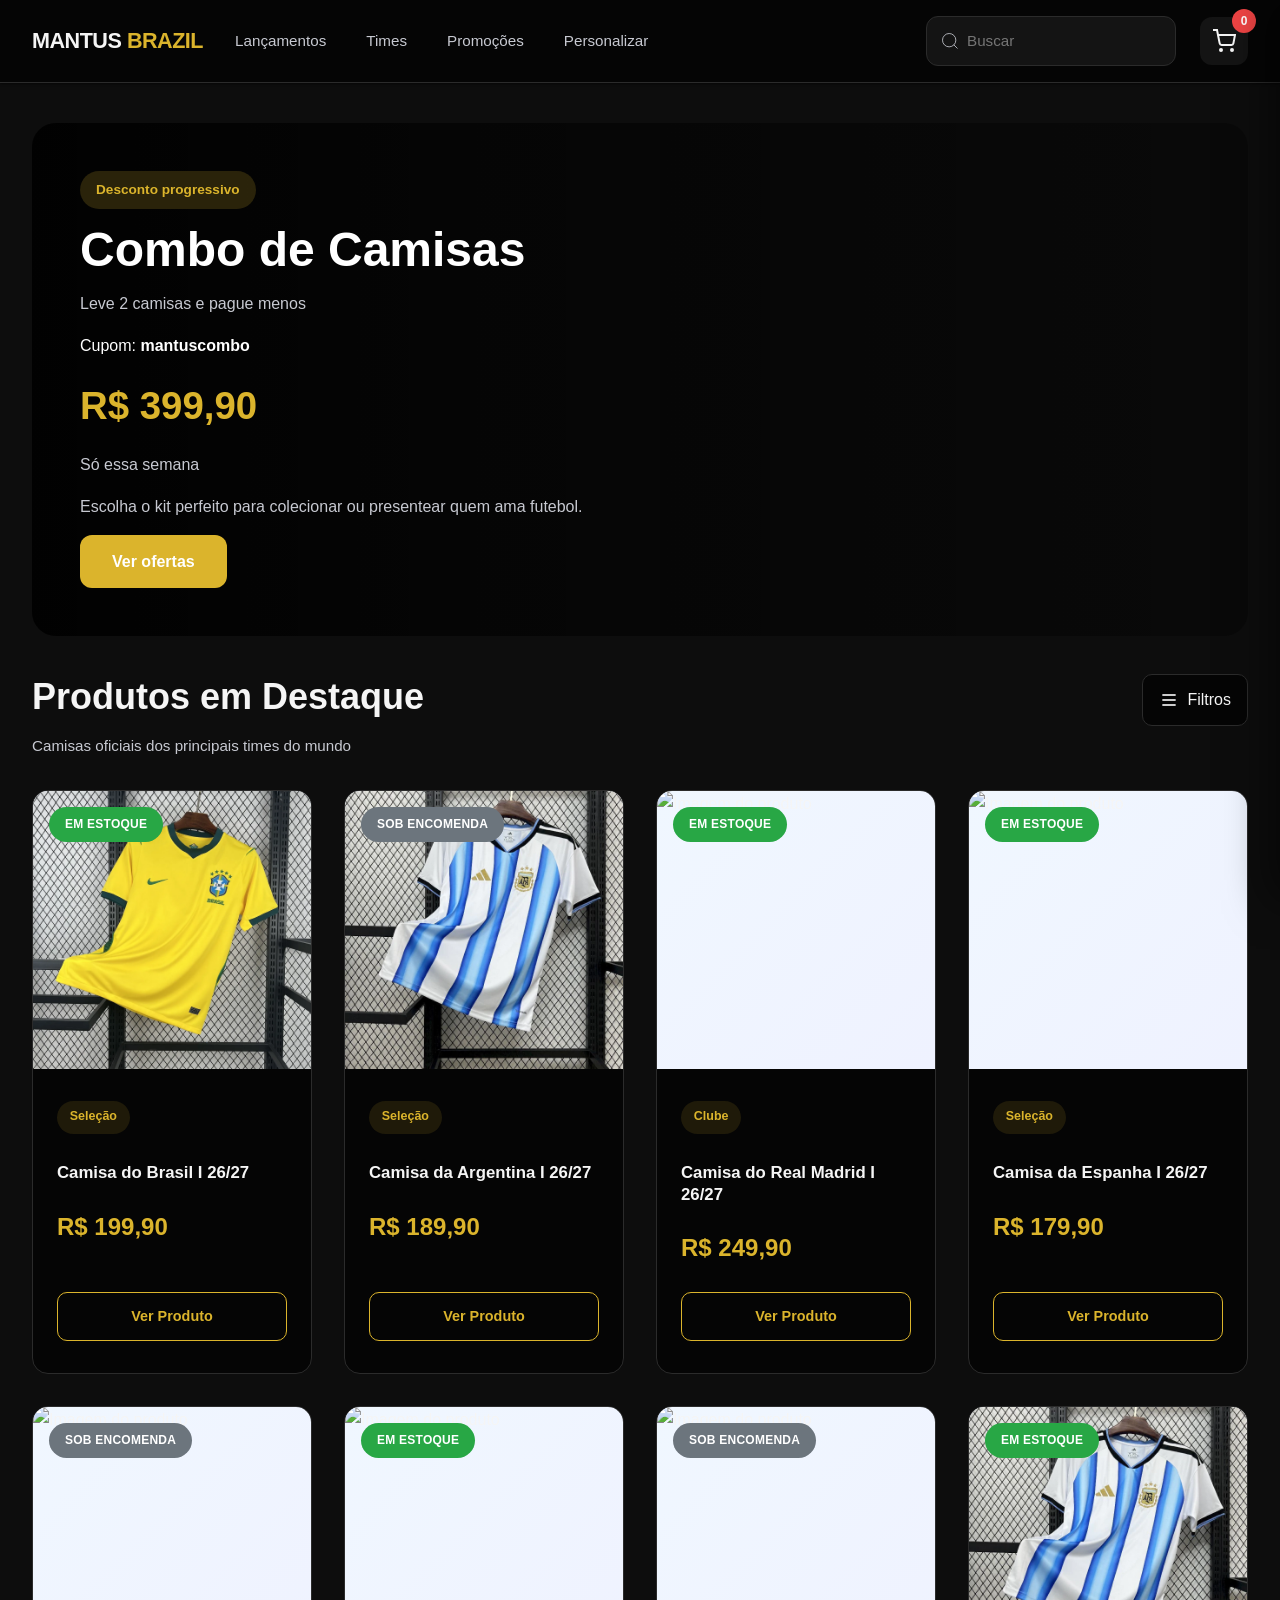
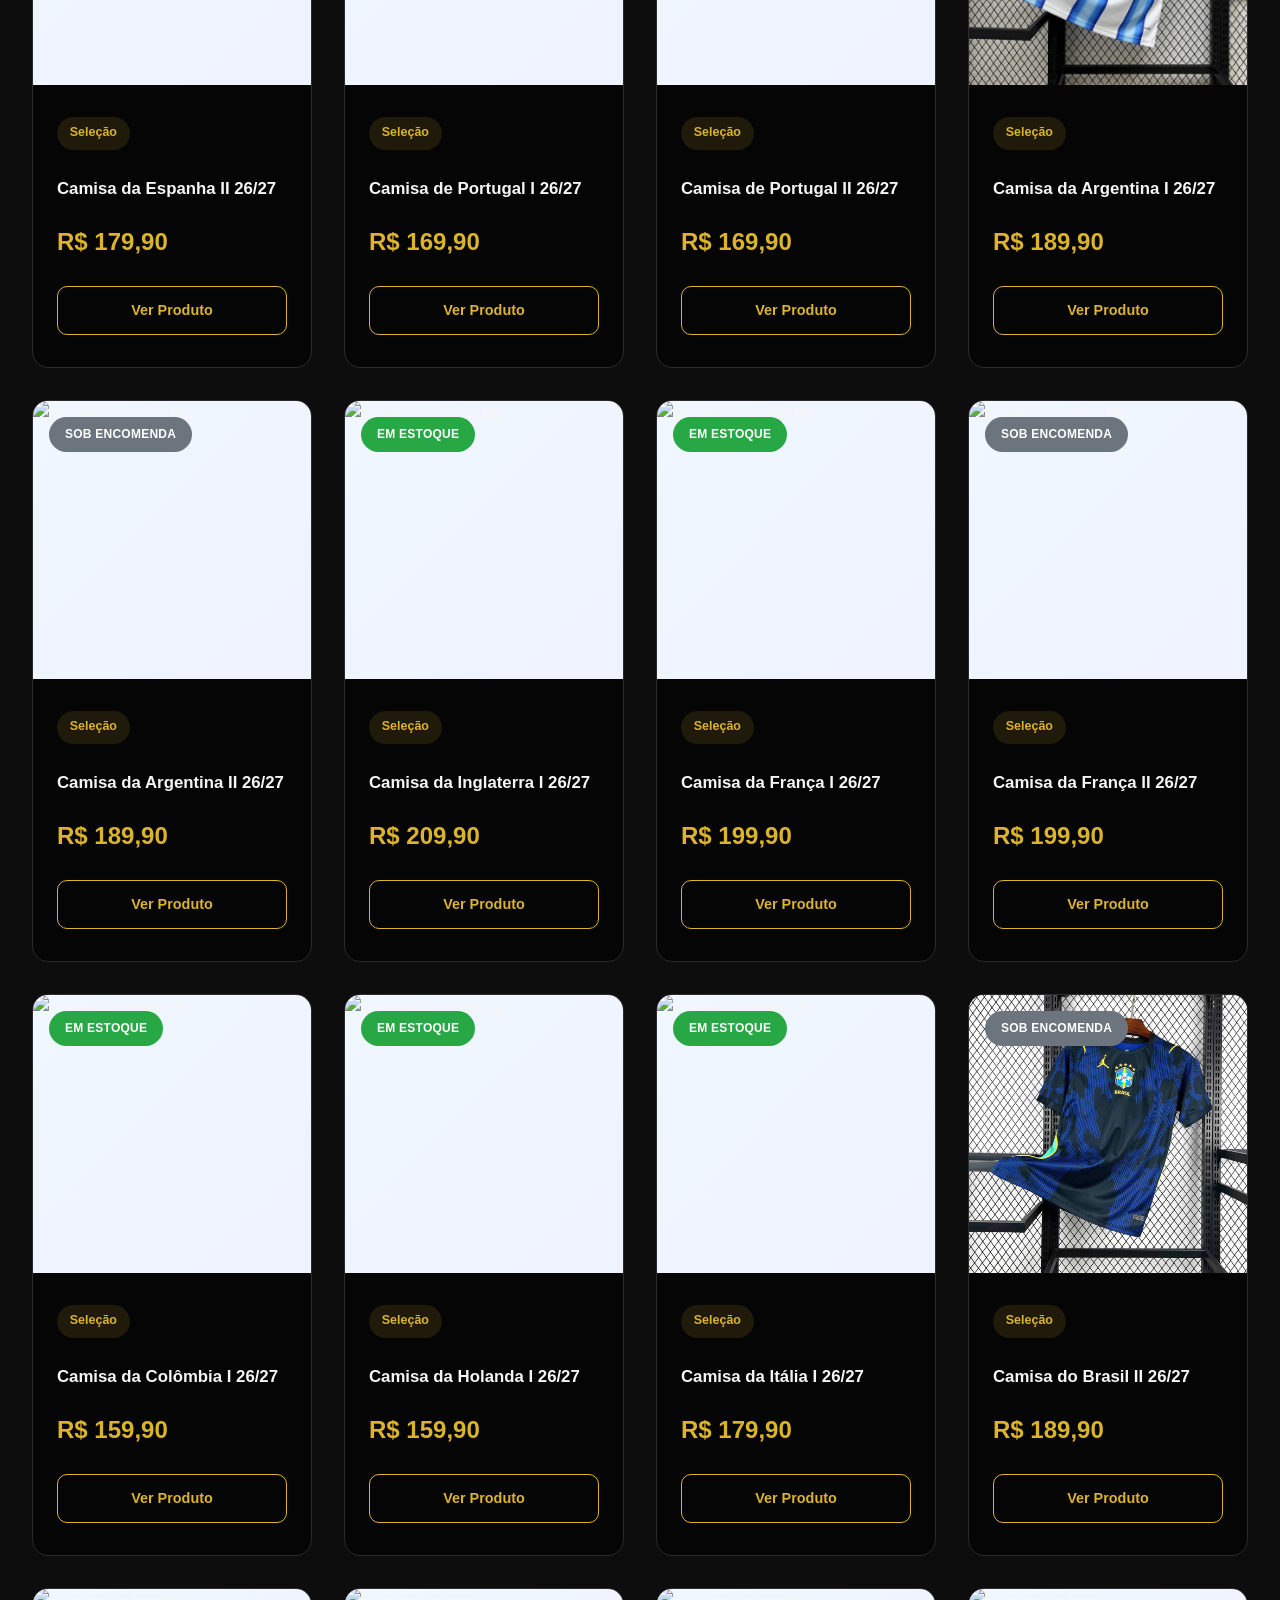
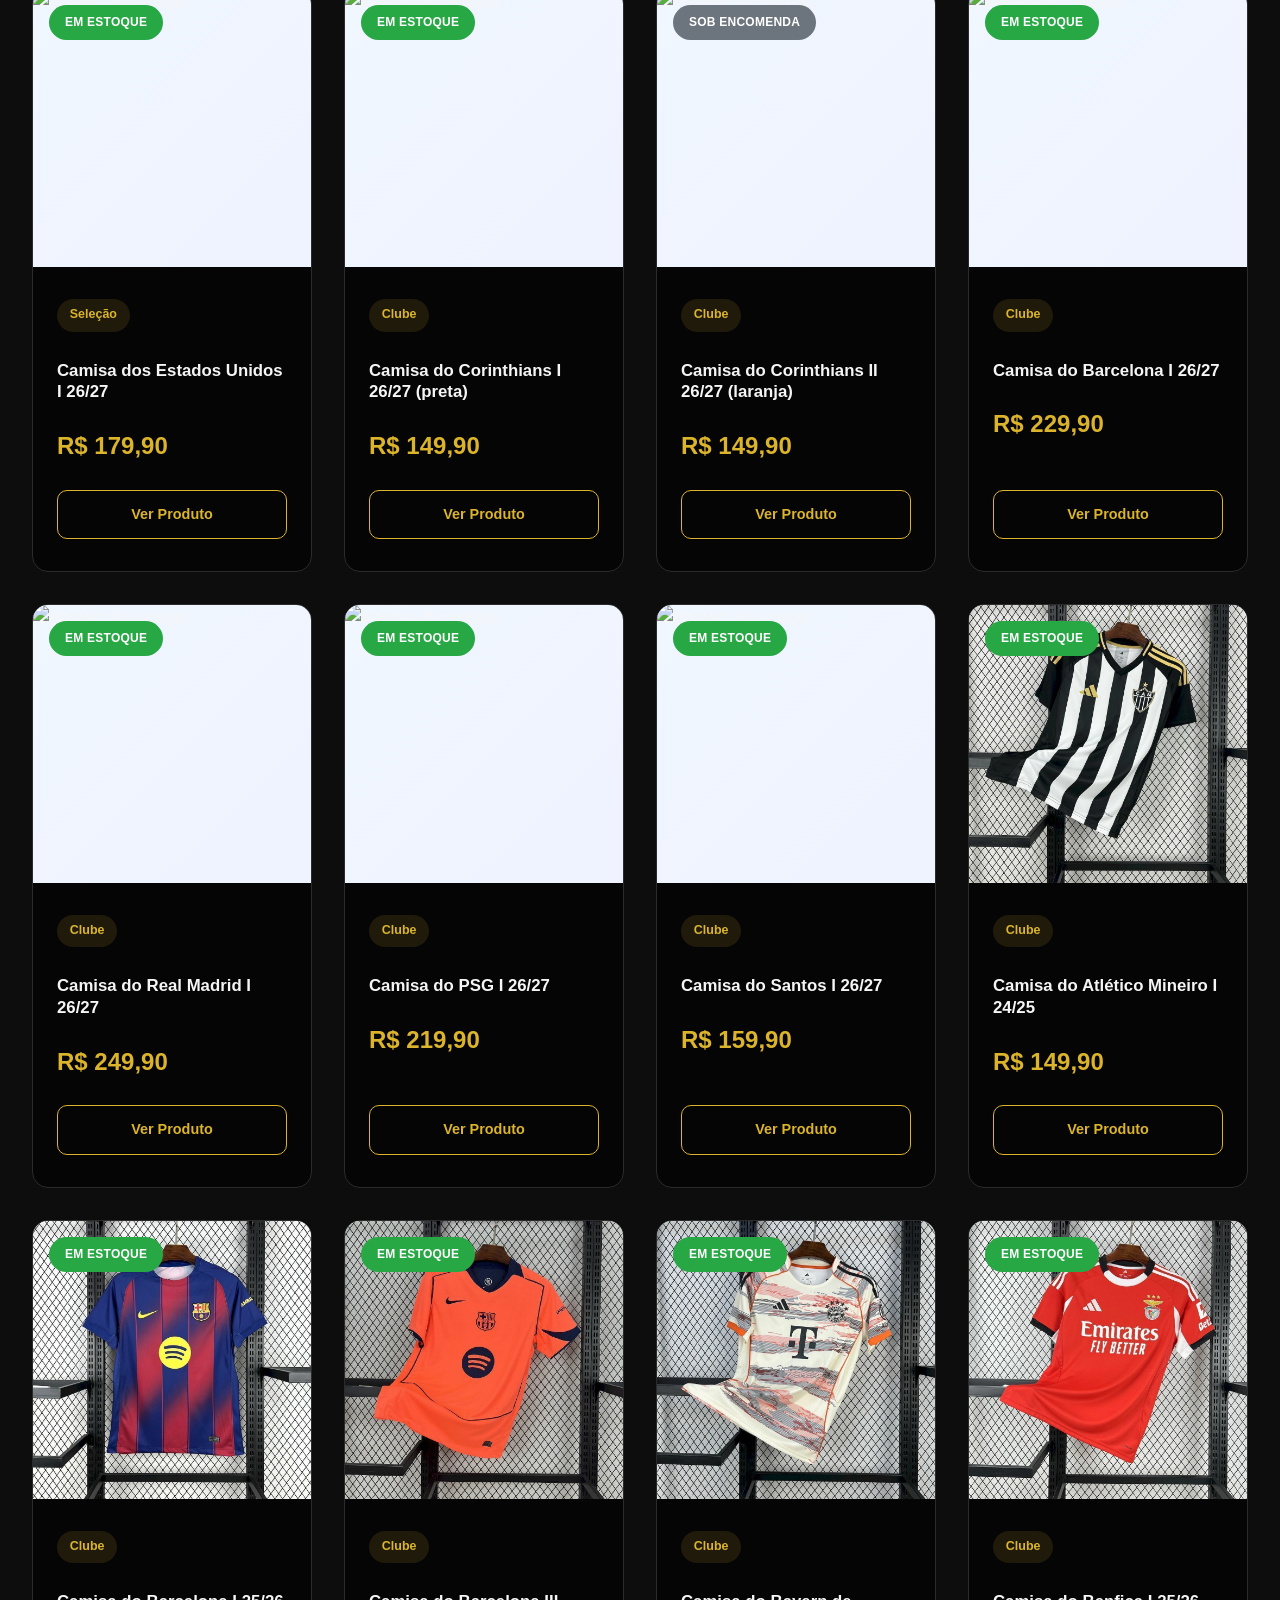
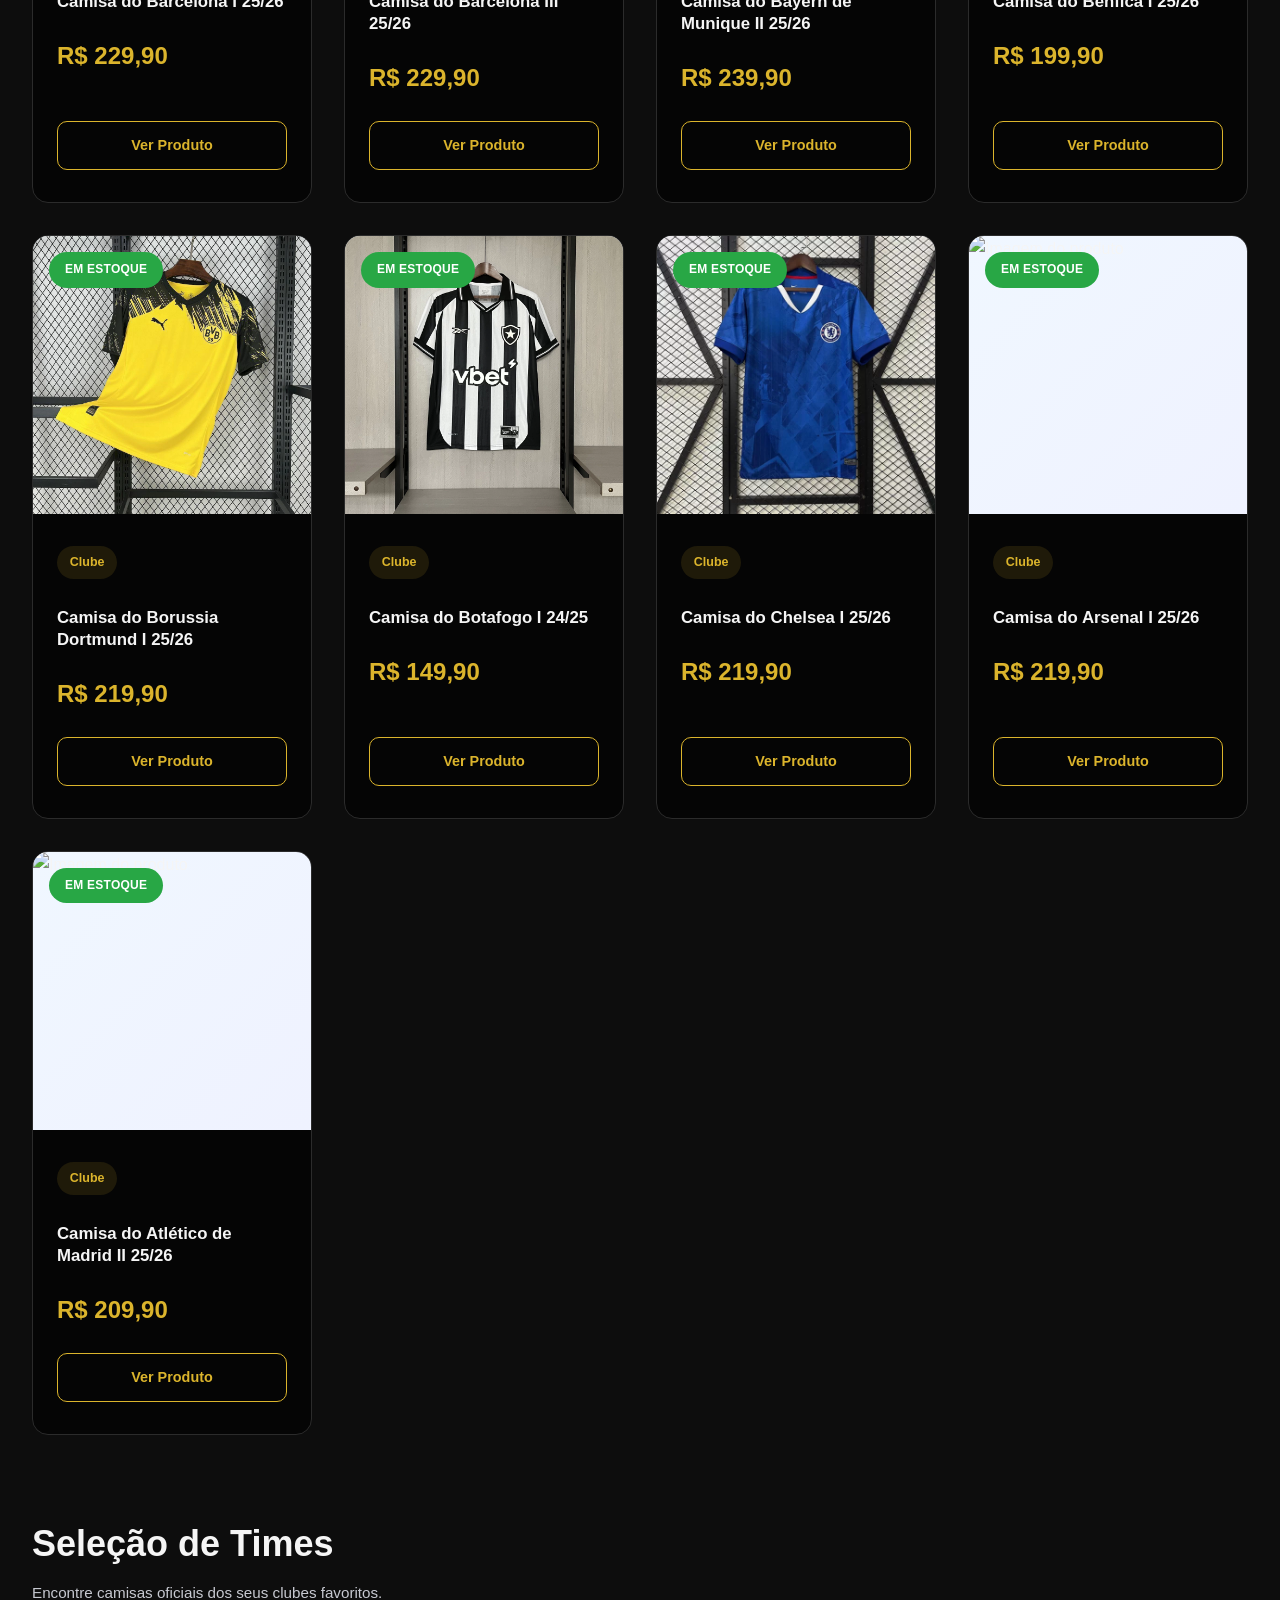
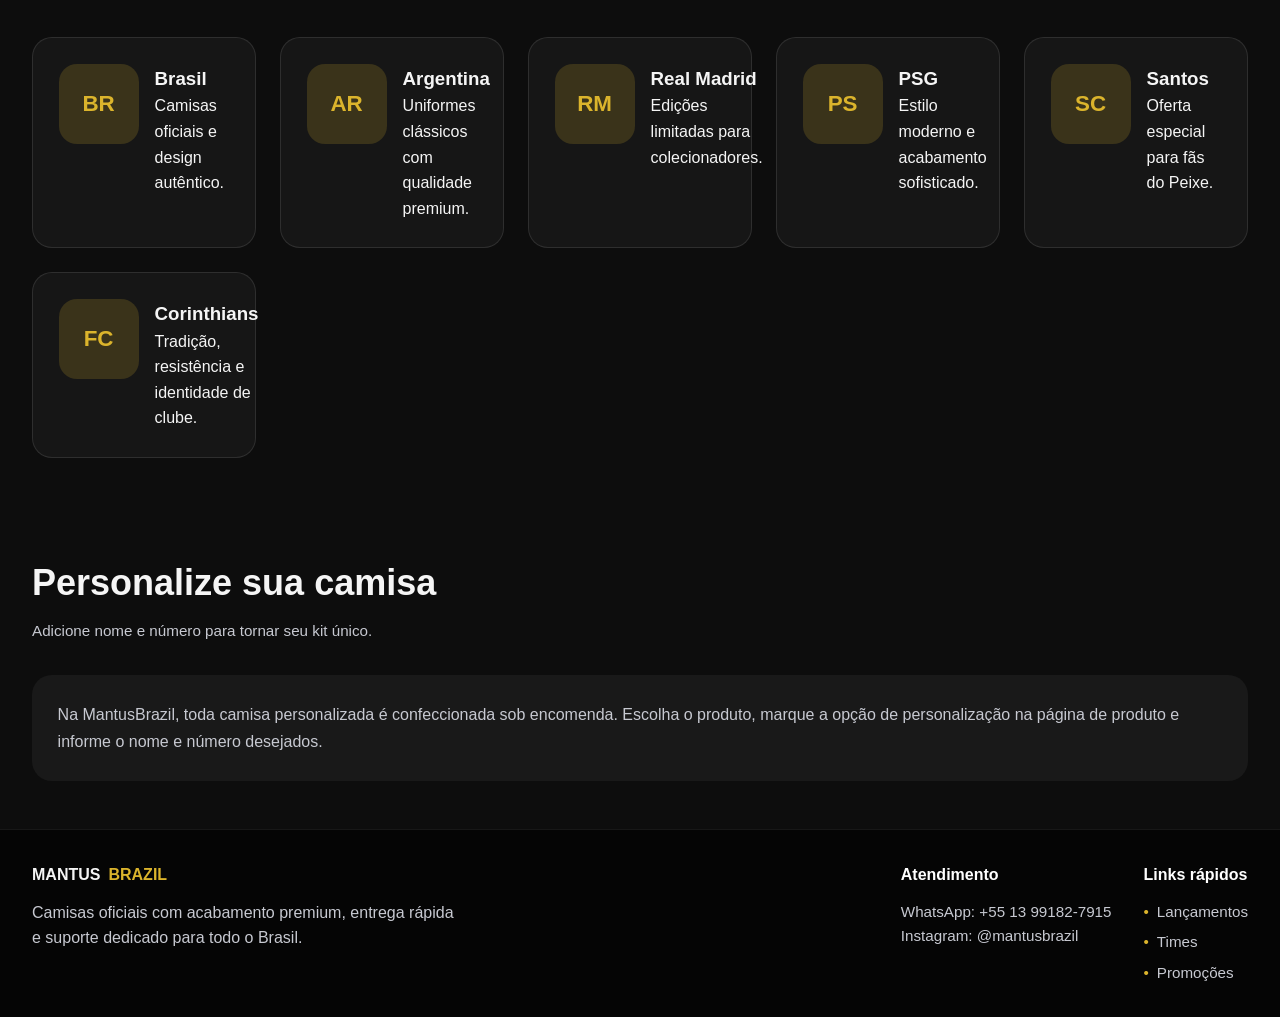
==== commit d62d4803: "correção correção" ====
--- a/index.html
+++ b/index.html
@@ -74,8 +74,6 @@
             <h2 class="section-title">Produtos em Destaque</h2>
             <p class="section-subtitle">Camisas oficiais dos principais times do mundo</p>
           </div>
-          <div>
-            <a href="#lancamentos" class="link-primary">Ver todos</a>
           <div class="products-filter">
             <div class="filter-dropdown">
               <button id="filter-btn" class="filter-btn" aria-label="Abrir filtros" aria-expanded="false">
@@ -90,31 +88,28 @@
                 <div class="filter-group">
                   <h3 class="filter-group-title">Disponibilidade</h3>
                   <label class="filter-checkbox">
-                    <input class="filter-input" type="checkbox" id="filter-instock" value="instock">
+                    <input type="checkbox" id="filter-instock" value="instock">
                     <span>Em estoque</span>
                   </label>
                   <label class="filter-checkbox">
-                    <input class="filter-input" type="checkbox" id="filter-preorder" value="preorder">
+                    <input type="checkbox" id="filter-preorder" value="preorder">
                     <span>Sob encomenda</span>
                   </label>
                 </div>
-
                 <div class="filter-group">
                   <h3 class="filter-group-title">Tipo de Time</h3>
                   <label class="filter-checkbox">
-                    <input class="filter-input" type="checkbox" id="filter-cat-selecoes" value="selecoes">
+                    <input type="checkbox" id="filter-cat-selecoes" value="selecoes">
                     <span>Seleções</span>
                   </label>
                   <label class="filter-checkbox">
-                    <input class="filter-input" type="checkbox" id="filter-cat-clubes" value="clubes">
+                    <input type="checkbox" id="filter-cat-clubes" value="clubes">
                     <span>Clubes</span>
                   </label>
                 </div>
               </div>
             </div>
           </div>
-          </div>
-
         </div>
 
         <div id="produtos" class="products-grid"></div>
--- a/styles.css
+++ b/styles.css
@@ -19,9 +19,12 @@
   --color-bg-light: #0d0d0d;
   --color-bg-alt: #141414;
   --color-border: #2b2b2b;
+  --color-border-light: rgba(255, 255, 255, 0.07);
   --color-success: #28a745;
   --color-error: #ef4444;
   --color-warning: #f59e0b;
+  --color-surface: rgba(255, 255, 255, 0.04);
+  --color-surface-hover: rgba(255, 255, 255, 0.08);
   --shadow-sm: 0 1px 2px rgba(0, 0, 0, 0.5);
   --shadow-base: 0 4px 12px rgba(0, 0, 0, 0.35);
   --shadow-lg: 0 10px 28px rgba(0, 0, 0, 0.4);
@@ -251,7 +254,8 @@
   border-radius: 12px;
   font-size: 0.95rem;
   background: var(--color-bg-alt);
-  color: var(--color-text); 
+  color: var(--color-text);
+  border: 1px solid var(--color-border);
   transition: all 0.3s ease;
 }
 
@@ -424,9 +428,9 @@
   width: 48px;
   height: 48px;
   border-radius: 50%;
-  background: rgba(255, 255, 255, 0.9);
-  color: var(--color-text);
-  border: none;
+  background: rgba(255, 255, 255, 0.12);
+  color: white;
+  border: 1px solid rgba(255, 255, 255, 0.18);
   display: flex;
   align-items: center;
   justify-content: center;
@@ -436,25 +440,6 @@
   opacity: 0;
 }
 
-.hero-nav {
-  position: absolute;
-  top: 50%;
-  transform: translateY(-50%);
-  width: 48px;
-  height: 48px;
-  border-radius: 50%;
-  background: rgba(255, 255, 255, 0.12);
-  color: white;
-  border: 1px solid rgba(255, 255, 255, 0.18);
-  display: flex;
-  align-items: center;
-  justify-content: center;
-  cursor: pointer;
-  z-index: 10;
-  transition: all 0.3s ease;
-  opacity: 0;
-}
-
 .hero-nav:hover {
   background: rgba(255, 255, 255, 0.2);
   transform: translateY(-50%) scale(1.05);
@@ -463,6 +448,8 @@
 .hero-carousel:hover .hero-nav {
   opacity: 1;
 }
+
+/* ====== end hero-nav (duplicate removed) ====== */
 
 .hero-nav.prev {
   left: 1.5rem;
@@ -986,7 +973,7 @@
 .product-card:hover {
   transform: translateY(-8px);
   box-shadow: var(--shadow-lg);
-  border-color: rgba(29, 209, 161, 0.2);
+  border-color: rgba(219, 180, 44, 0.25);
 }
 
 .product-image-wrapper {
@@ -1543,6 +1530,7 @@
   font-size: 0.8rem;
   color: var(--color-success);
   min-height: 1.2em;
+  transition: color 0.3s ease;
 }
 
 .cart-total {
@@ -1609,7 +1597,8 @@
 }
 
 .toast.info {
-  background: var(--color-text);
+  background: var(--color-bg-alt);
+  color: var(--color-text);
 }
 
 @keyframes slideInRight {
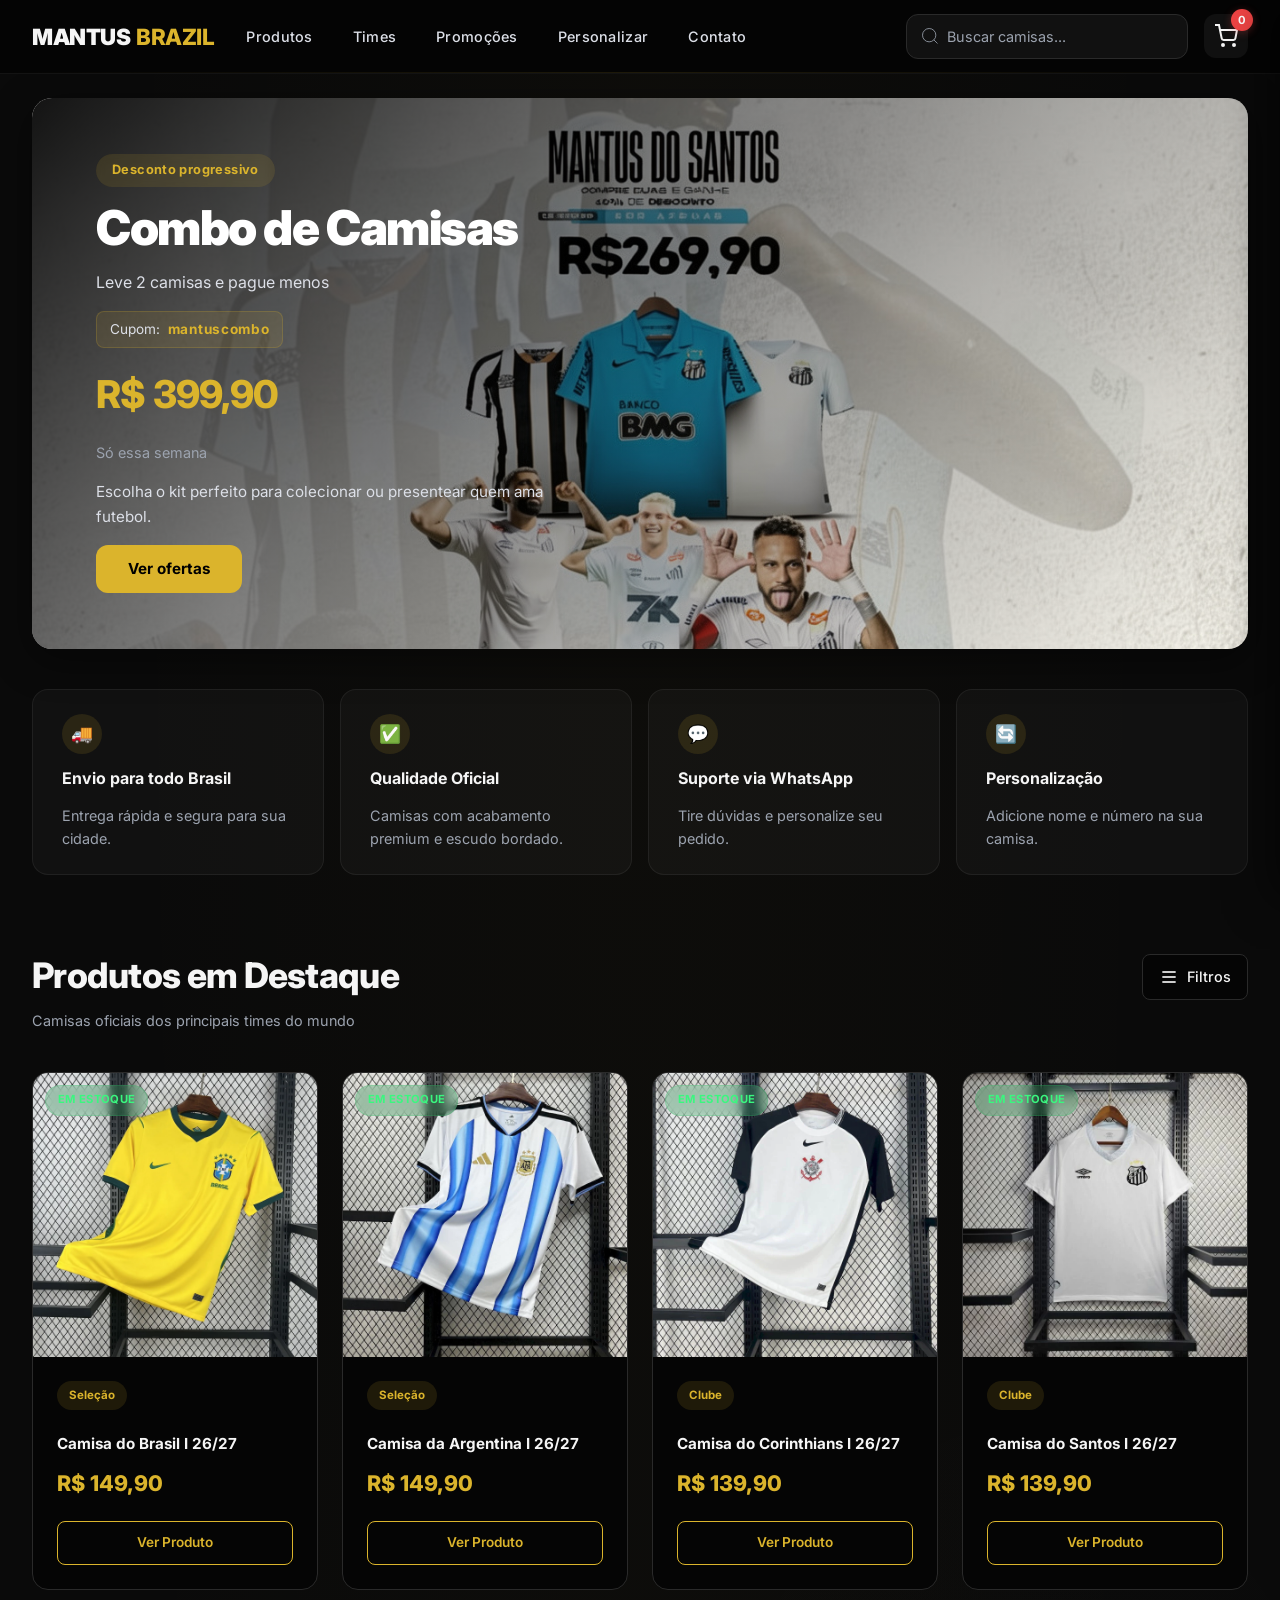
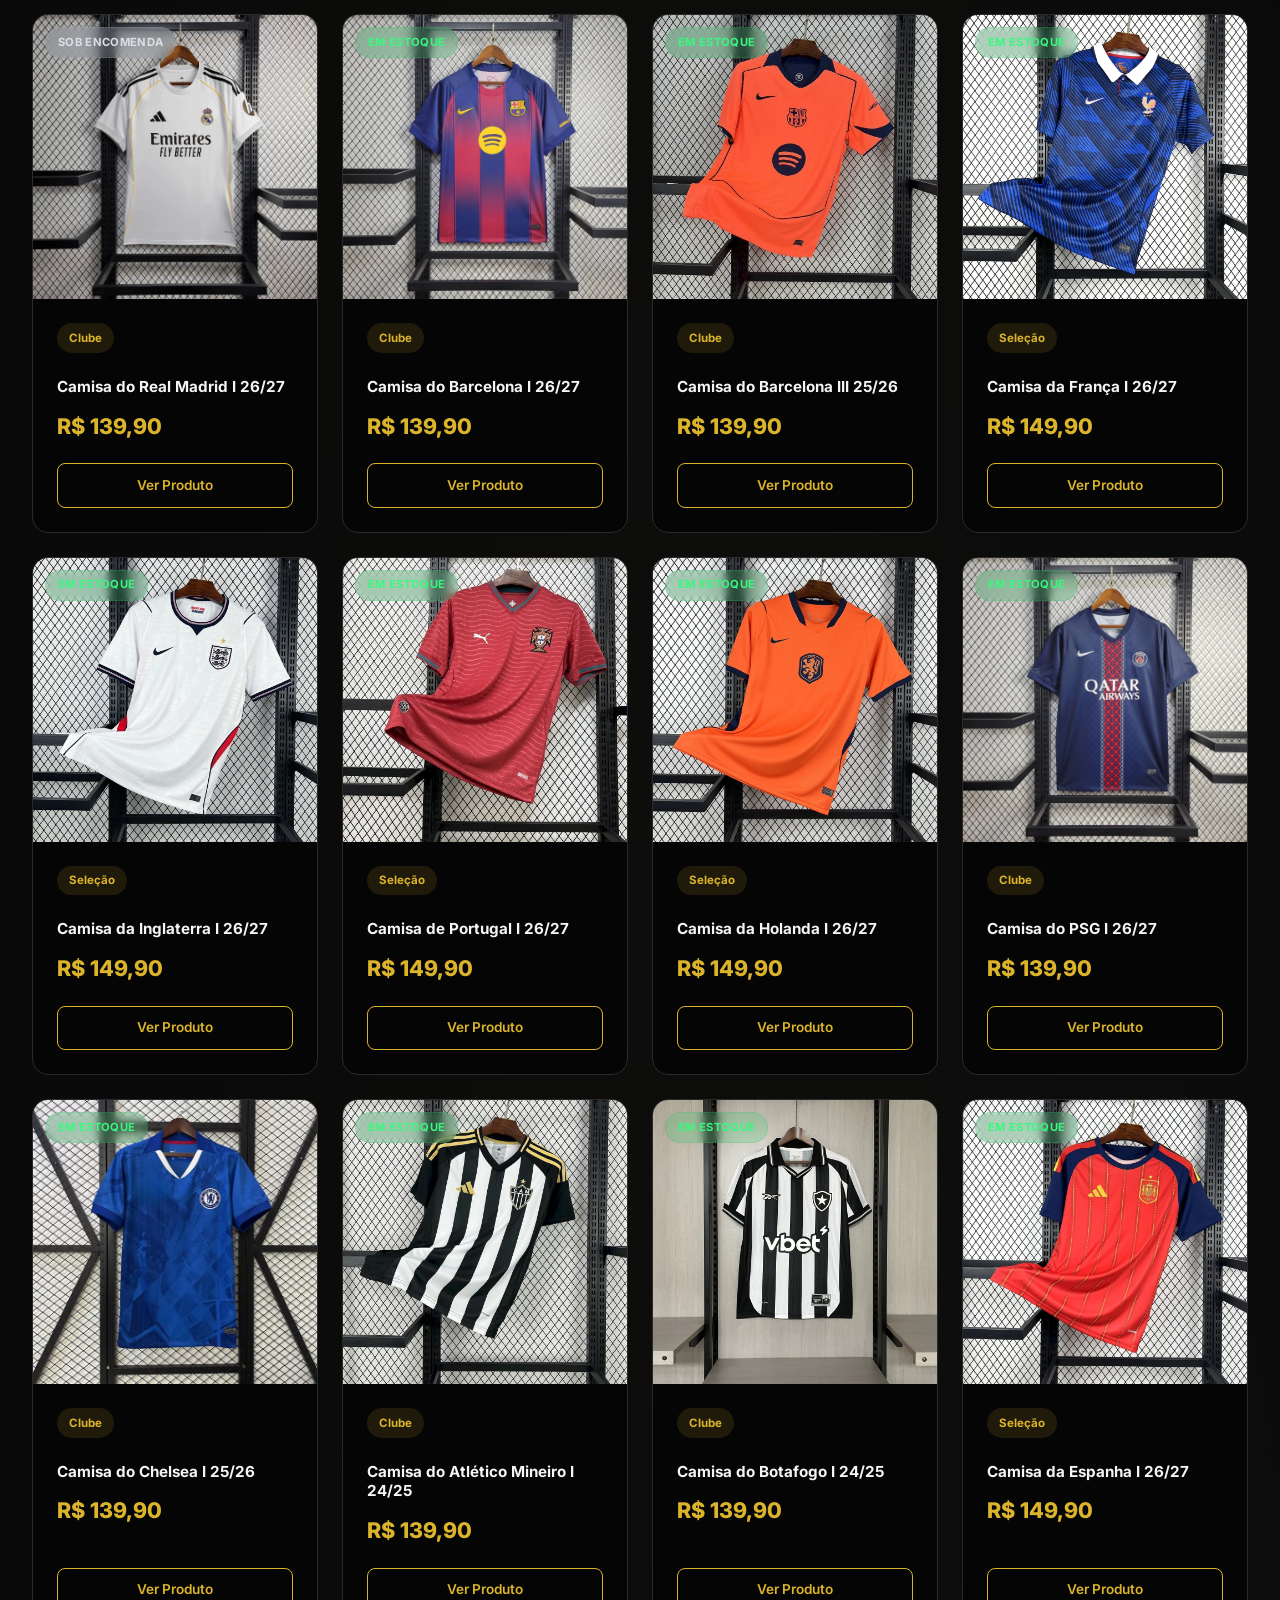
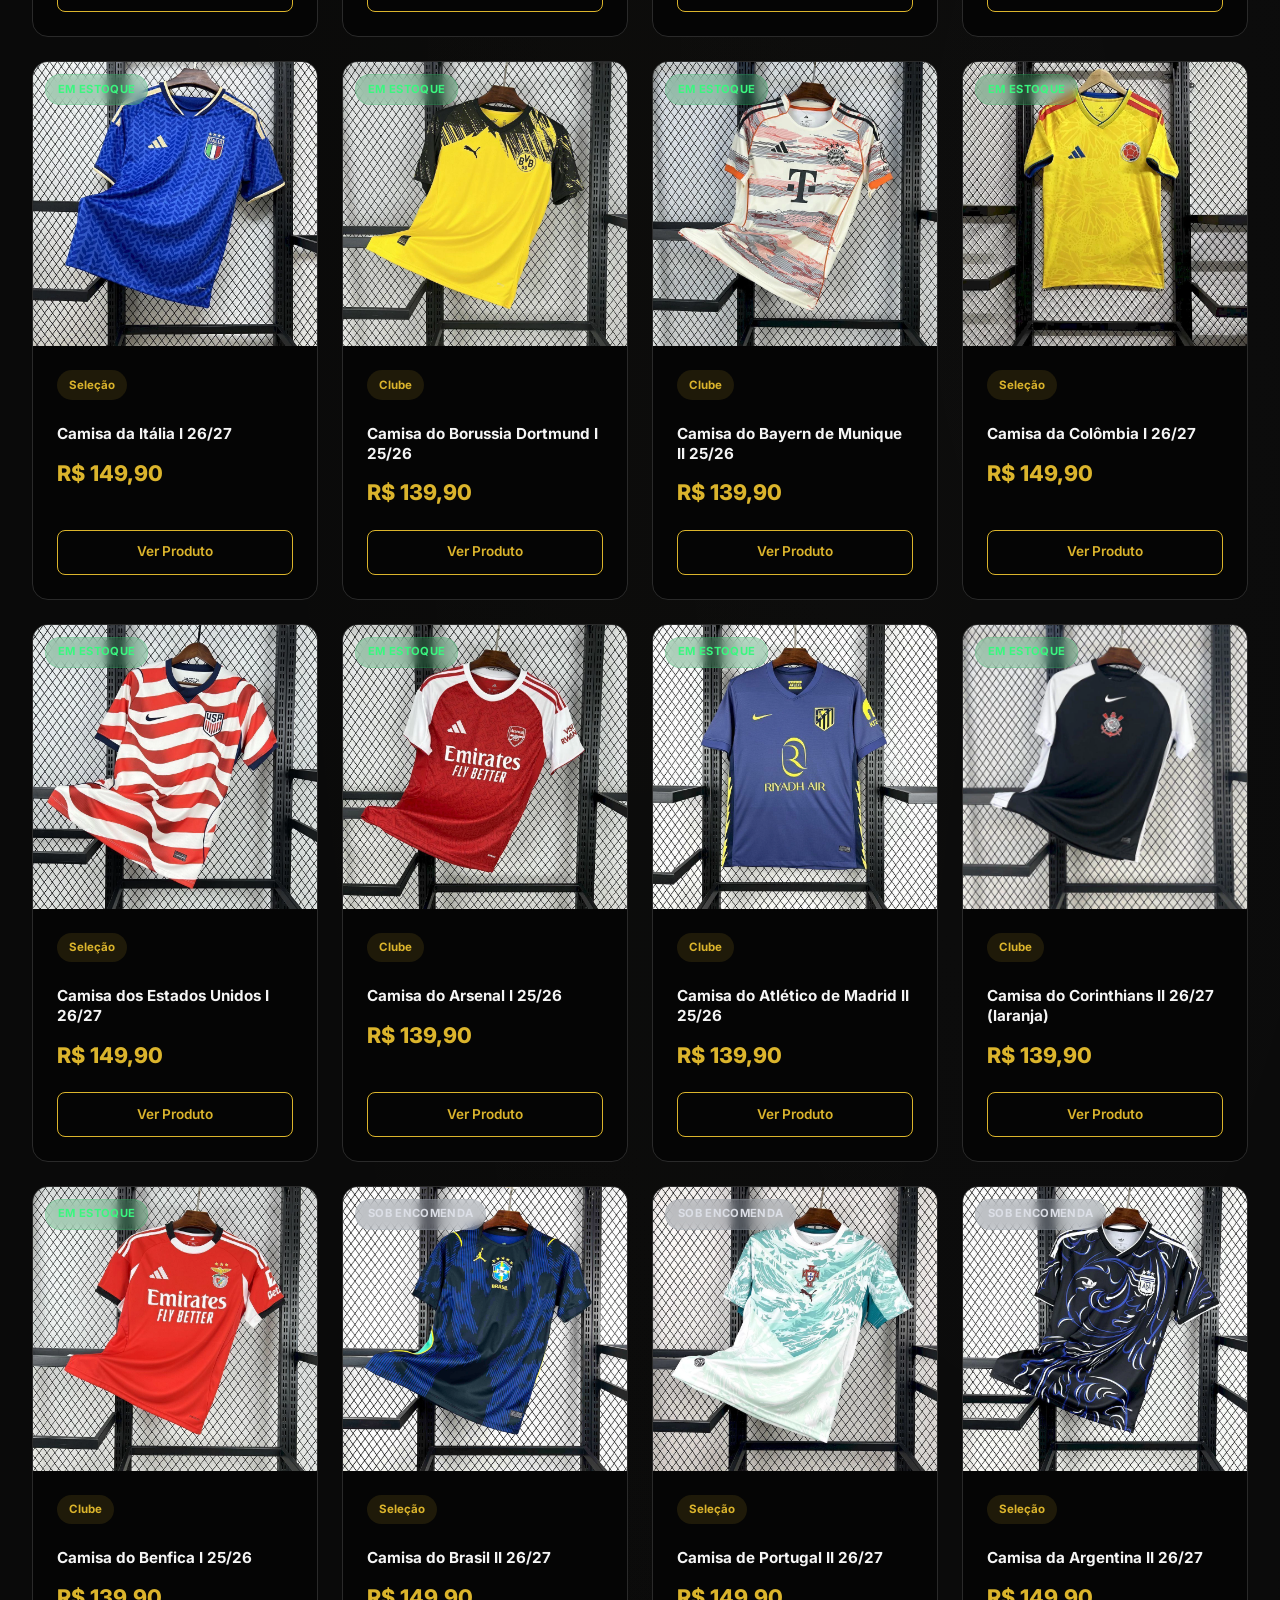
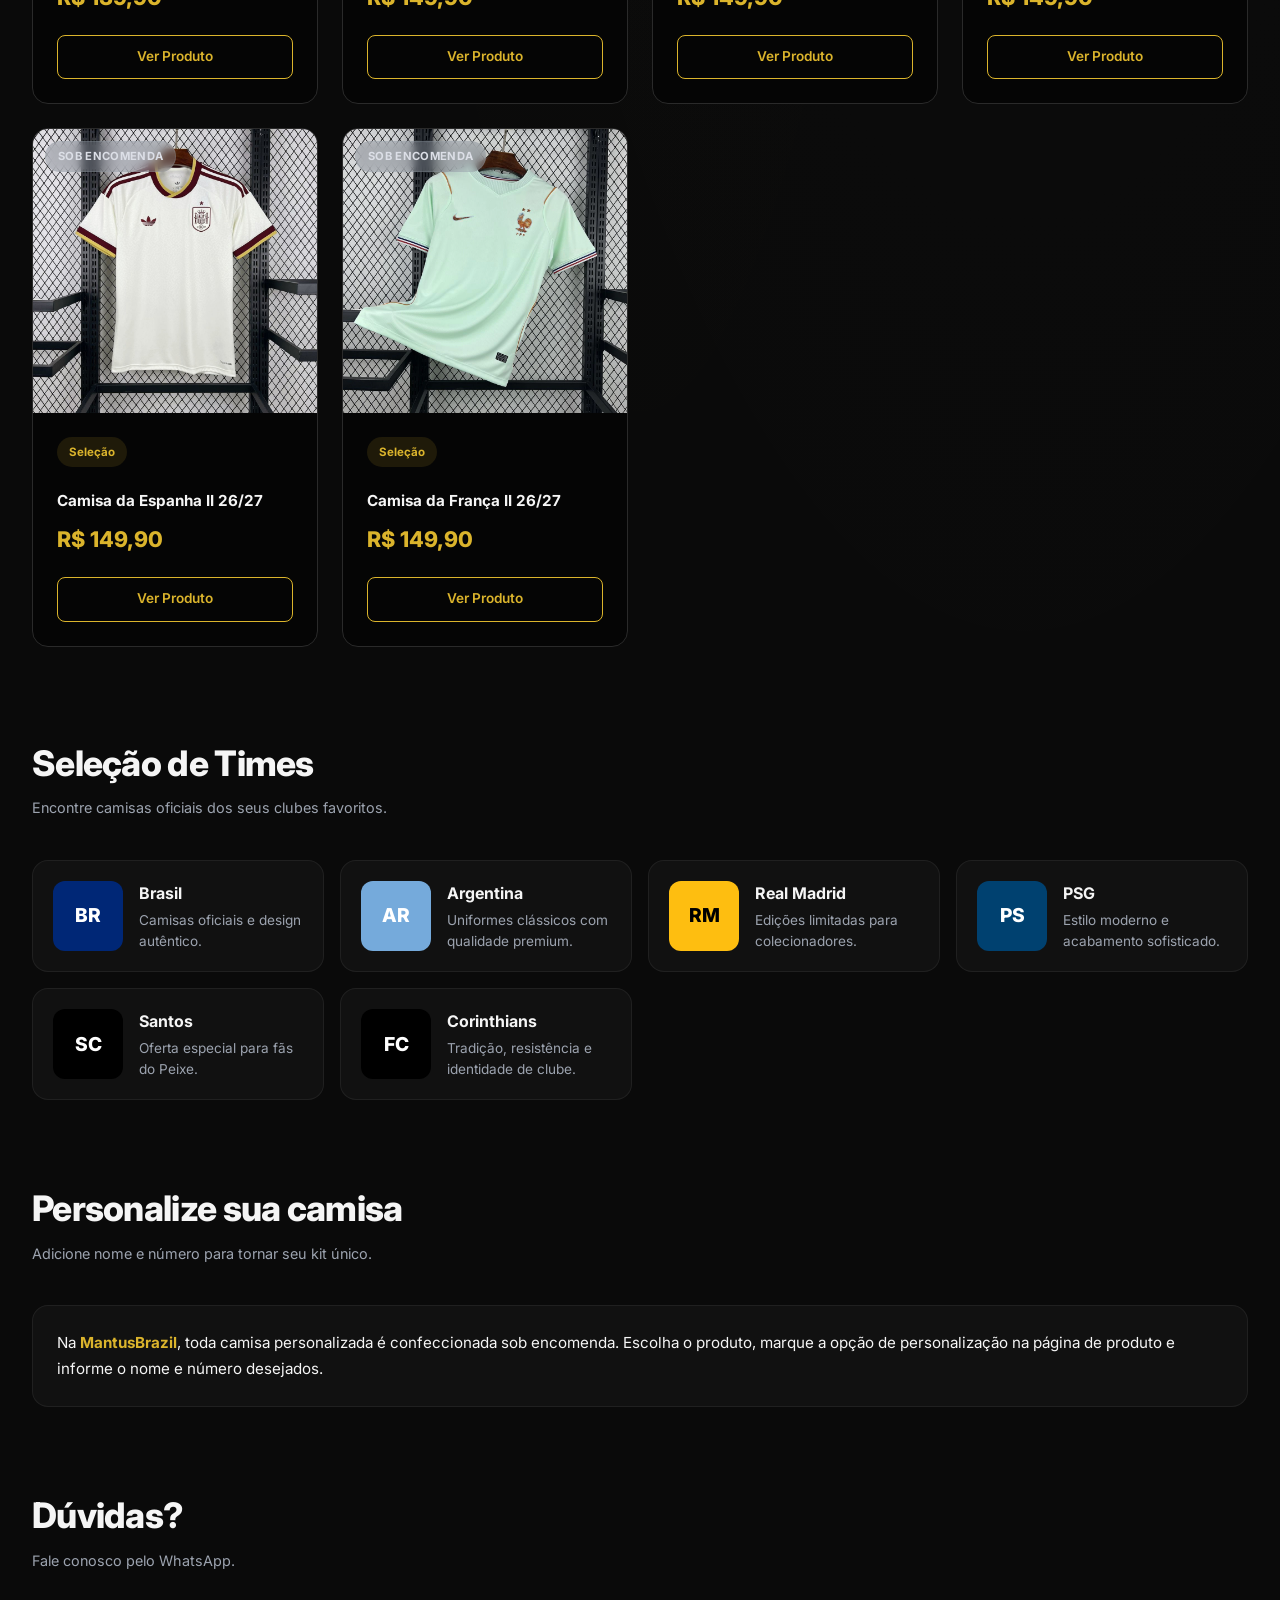
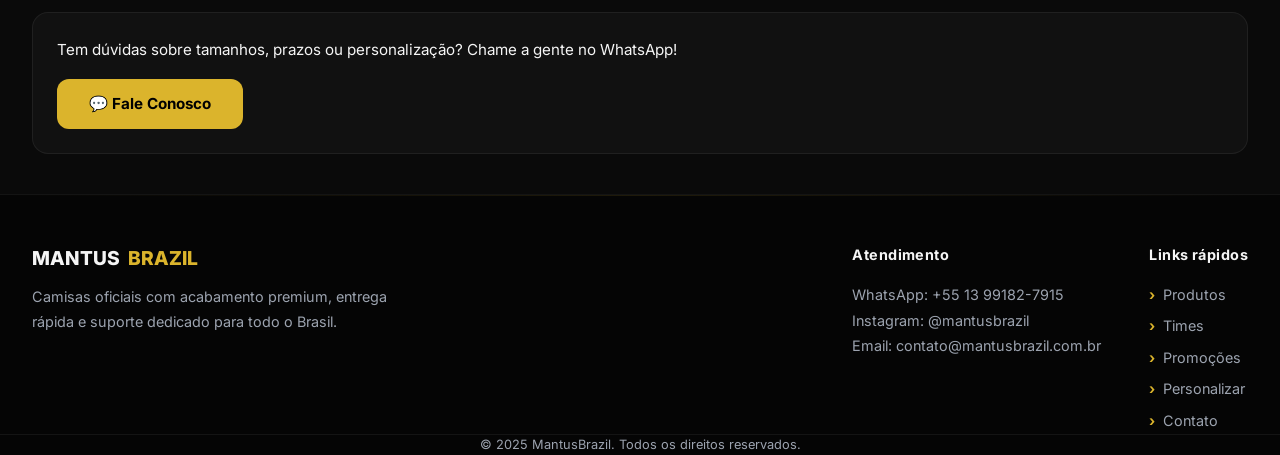
==== commit 733e9a61: "Rebrand site; enhance UI, product styles & DB Index.html: rebrand to "MANTUS BRAZIL", add meta descr" ====
--- a/index.html
+++ b/index.html
@@ -4,35 +4,48 @@
 <head>
   <meta charset="UTF-8" />
   <meta name="viewport" content="width=device-width, initial-scale=1.0" />
-  <title>Football Store - Camisas de Futebol Oficial</title>
+  <title>MANTUS BRAZIL - Camisas de Futebol Oficiais</title>
+  <meta name="description" content="Camisas de futebol oficiais dos melhores times do mundo. Qualidade premium, entrega rápida para todo o Brasil." />
   <link rel="stylesheet" href="styles.css" />
+  <link rel="preconnect" href="https://fonts.googleapis.com">
+  <link rel="preconnect" href="https://fonts.gstatic.com" crossorigin>
+  <link href="https://fonts.googleapis.com/css2?family=Inter:wght@400;500;600;700;800;900&display=swap" rel="stylesheet">
 </head>
 
 <body>
-  <!-- ============ NAVBAR ============ -->
+  <!-- ============ NAVBAR / HEADER ============ -->
   <nav class="navbar">
     <div class="navbar-container">
+      <button class="navbar-toggle" id="navbar-toggle" aria-label="Abrir menu" aria-expanded="false">
+        <span></span>
+        <span></span>
+        <span></span>
+      </button>
+
       <div class="navbar-logo">
-        <span class="logo-main">MANTUS</span>
-        <span class="logo-sub">BRAZIL</span>
-      </div>
-
-      <ul class="navbar-menu">
-        <li><a href="#lancamentos" class="nav-link">Lançamentos</a></li>
+        <a href="index.html">
+          <span class="logo-main">MANTUS</span>
+          <span class="logo-sub">BRAZIL</span>
+        </a>
+      </div>
+
+      <ul class="navbar-menu" id="navbar-menu" role="navigation">
+        <li><a href="#lancamentos" class="nav-link">Produtos</a></li>
         <li><a href="#times" class="nav-link">Times</a></li>
         <li><a href="#promocoes" class="nav-link">Promoções</a></li>
         <li><a href="#personalizar" class="nav-link">Personalizar</a></li>
+        <li><a href="#contato" class="nav-link">Contato</a></li>
       </ul>
 
       <div class="navbar-actions">
         <div class="search-box">
-          <input id="product-search" type="search" placeholder="Buscar" class="search-input" />
+          <input id="product-search" type="search" placeholder="Buscar camisas..." class="search-input" />
           <svg class="search-icon" width="20" height="20" viewBox="0 0 24 24" fill="none" stroke="currentColor">
             <circle cx="11" cy="11" r="8"></circle>
             <path d="m21 21-4.35-4.35"></path>
           </svg>
         </div>
-        <button id="btn-ver-carrinho" class="btn-cart" type="button" aria-label="Abrir carrinho" onclick="openCart()">
+        <button id="btn-ver-carrinho" class="btn-cart" type="button" aria-label="Abrir carrinho">
           <svg width="24" height="24" viewBox="0 0 24 24" fill="none" stroke="currentColor" stroke-width="2">
             <circle cx="9" cy="21" r="1"></circle>
             <circle cx="20" cy="21" r="1"></circle>
@@ -48,21 +61,45 @@
   <main class="main">
     <div class="container">
 
-      <!-- ============ HERO SECTION ============ -->
+      <!-- ============ HERO / OFFERS CAROUSEL ============ -->
       <section class="hero" id="promocoes">
-        <div class="hero-carousel">
-          <div class="offer-carousel">
-            <div id="offers-track" class="offers-track"></div>
-            <button class="offer-nav prev" aria-label="Slide anterior">
-              <svg width="24" height="24" viewBox="0 0 24 24" fill="none" stroke="currentColor" stroke-width="2">
-                <polyline points="15 18 9 12 15 6"></polyline>
-              </svg>
-            </button>
-            <button class="offer-nav next" aria-label="Próximo slide">
-              <svg width="24" height="24" viewBox="0 0 24 24" fill="none" stroke="currentColor" stroke-width="2">
-                <polyline points="9 18 15 12 9 6"></polyline>
-              </svg>
-            </button>
+        <div class="offer-carousel">
+          <div id="offers-track" class="offers-track"></div>
+          <button class="offer-nav prev" aria-label="Slide anterior">
+            <svg width="24" height="24" viewBox="0 0 24 24" fill="none" stroke="currentColor" stroke-width="2">
+              <polyline points="15 18 9 12 15 6"></polyline>
+            </svg>
+          </button>
+          <button class="offer-nav next" aria-label="Próximo slide">
+            <svg width="24" height="24" viewBox="0 0 24 24" fill="none" stroke="currentColor" stroke-width="2">
+              <polyline points="9 18 15 12 9 6"></polyline>
+            </svg>
+          </button>
+        </div>
+      </section>
+
+      <!-- ============ BENEFITS BAR ============ -->
+      <section class="benefits-section">
+        <div class="benefits-grid">
+          <div class="benefit-card">
+            <div class="benefit-icon">🚚</div>
+            <h3>Envio para todo Brasil</h3>
+            <p>Entrega rápida e segura para sua cidade.</p>
+          </div>
+          <div class="benefit-card">
+            <div class="benefit-icon">✅</div>
+            <h3>Qualidade Oficial</h3>
+            <p>Camisas com acabamento premium e escudo bordado.</p>
+          </div>
+          <div class="benefit-card">
+            <div class="benefit-icon">💬</div>
+            <h3>Suporte via WhatsApp</h3>
+            <p>Tire dúvidas e personalize seu pedido.</p>
+          </div>
+          <div class="benefit-card">
+            <div class="benefit-icon">🔄</div>
+            <h3>Personalização</h3>
+            <p>Adicione nome e número na sua camisa.</p>
           </div>
         </div>
       </section>
@@ -115,6 +152,7 @@
         <div id="produtos" class="products-grid"></div>
       </section>
 
+      <!-- ============ TIMES SECTION ============ -->
       <section class="teams-section" id="times">
         <div class="section-header">
           <div>
@@ -124,42 +162,42 @@
         </div>
         <div class="teams-grid">
           <article class="team-card">
-            <div class="team-logo">BR</div>
+            <div class="team-logo" style="background:#002776;color:white;">BR</div>
             <div>
               <h3>Brasil</h3>
               <p>Camisas oficiais e design autêntico.</p>
             </div>
           </article>
           <article class="team-card">
-            <div class="team-logo">AR</div>
+            <div class="team-logo" style="background:#75aadb;color:white;">AR</div>
             <div>
               <h3>Argentina</h3>
               <p>Uniformes clássicos com qualidade premium.</p>
             </div>
           </article>
           <article class="team-card">
-            <div class="team-logo">RM</div>
+            <div class="team-logo" style="background:#febe10;color:#000;">RM</div>
             <div>
               <h3>Real Madrid</h3>
               <p>Edições limitadas para colecionadores.</p>
             </div>
           </article>
           <article class="team-card">
-            <div class="team-logo">PS</div>
+            <div class="team-logo" style="background:#004170;color:white;">PS</div>
             <div>
               <h3>PSG</h3>
               <p>Estilo moderno e acabamento sofisticado.</p>
             </div>
           </article>
           <article class="team-card">
-            <div class="team-logo">SC</div>
+            <div class="team-logo" style="background:#000;color:white;">SC</div>
             <div>
               <h3>Santos</h3>
               <p>Oferta especial para fãs do Peixe.</p>
             </div>
           </article>
           <article class="team-card">
-            <div class="team-logo">FC</div>
+            <div class="team-logo" style="background:#000;color:white;">FC</div>
             <div>
               <h3>Corinthians</h3>
               <p>Tradição, resistência e identidade de clube.</p>
@@ -168,6 +206,7 @@
         </div>
       </section>
 
+      <!-- ============ PERSONALIZAÇÃO ============ -->
       <section class="customize-callout" id="personalizar">
         <div class="section-header">
           <div>
@@ -176,13 +215,31 @@
           </div>
         </div>
         <div class="customize-text">
-          <p>Na MantusBrazil, toda camisa personalizada é confeccionada sob encomenda. Escolha o produto, marque a opção
-            de personalização na página de produto e informe o nome e número desejados.</p>
+          <p>Na <strong>MantusBrazil</strong>, toda camisa personalizada é confeccionada sob encomenda. Escolha o produto, marque a opção de personalização na página de produto e informe o nome e número desejados.</p>
+        </div>
+      </section>
+
+      <!-- ============ CONTATO / FAQ ============ -->
+      <section class="customize-callout" id="contato">
+        <div class="section-header">
+          <div>
+            <h2 class="section-title">Dúvidas?</h2>
+            <p class="section-subtitle">Fale conosco pelo WhatsApp.</p>
+          </div>
+        </div>
+        <div class="customize-text">
+          <p>Tem dúvidas sobre tamanhos, prazos ou personalização? Chame a gente no WhatsApp!</p>
+          <p style="margin-top:1rem;">
+            <a href="https://wa.me/5513991827915" target="_blank" rel="noreferrer" class="btn-primary" style="display:inline-flex;align-items:center;gap:0.5rem;text-decoration:none;">
+              💬 Fale Conosco
+            </a>
+          </p>
         </div>
       </section>
     </div>
   </main>
 
+  <!-- ============ FOOTER ============ -->
   <footer class="site-footer">
     <div class="container footer-content">
       <div class="footer-brand">
@@ -194,16 +251,22 @@
           <h3>Atendimento</h3>
           <p>WhatsApp: <a href="https://wa.me/5513991827915" target="_blank" rel="noreferrer">+55 13 99182-7915</a></p>
           <p>Instagram: <a href="https://www.instagram.com/mantusbrazil" target="_blank" rel="noreferrer">@mantusbrazil</a></p>
+          <p>Email: <a href="mailto:contato@mantusbrazil.com.br">contato@mantusbrazil.com.br</a></p>
         </div>
         <div>
           <h3>Links rápidos</h3>
           <ul class="footer-menu">
-            <li><a href="#lancamentos">Lançamentos</a></li>
+            <li><a href="#lancamentos">Produtos</a></li>
             <li><a href="#times">Times</a></li>
             <li><a href="#promocoes">Promoções</a></li>
+            <li><a href="#personalizar">Personalizar</a></li>
+            <li><a href="#contato">Contato</a></li>
           </ul>
         </div>
       </div>
+    </div>
+    <div class="container footer-bottom">
+      <p>© 2025 MantusBrazil. Todos os direitos reservados.</p>
     </div>
   </footer>
 
@@ -213,13 +276,12 @@
   <aside id="carrinho" class="cart-drawer" aria-hidden="true">
     <div class="cart-header">
       <h2>Seu Carrinho</h2>
-      <button id="close-cart" class="btn-close" aria-label="Fechar carrinho" onclick="closeCart()">
+      <button id="close-cart" class="btn-close" aria-label="Fechar carrinho">
         ×
       </button>
     </div>
 
     <div id="lista-carrinho" class="cart-items-list"></div>
-
 
     <div class="cart-empty-state" id="cart-empty-state">
       <p>Seu carrinho está vazio</p>
@@ -227,7 +289,6 @@
     </div>
 
     <div class="cart-footer">
-
       <div class="cart-coupon">
         <label for="coupon-code">Cupom de desconto</label>
         <div class="coupon-actions">
--- a/styles.css
+++ b/styles.css
@@ -11,25 +11,36 @@
 :root {
   --color-primary: #dbb42c;
   --color-primary-dark: #b8941f;
+  --color-primary-light: #e8c94a;
   --color-accent: #202020;
   --color-text: #f5f5f5;
-  --color-text-secondary: #c7c9d1;
+  --color-text-secondary: #dcdfe7;
   --color-text-muted: #9ca3af;
   --color-bg: #050505;
-  --color-bg-light: #0d0d0d;
-  --color-bg-alt: #141414;
-  --color-border: #2b2b2b;
-  --color-border-light: rgba(255, 255, 255, 0.07);
-  --color-success: #28a745;
+  --color-bg-light: #0a0a0a;
+  --color-bg-alt: #111111;
+  --color-border: #2a2a2a;
+  --color-border-light: rgba(255, 255, 255, 0.06);
+  --color-success: #3af77f;
   --color-error: #ef4444;
   --color-warning: #f59e0b;
-  --color-surface: rgba(255, 255, 255, 0.04);
-  --color-surface-hover: rgba(255, 255, 255, 0.08);
-  --shadow-sm: 0 1px 2px rgba(0, 0, 0, 0.5);
-  --shadow-base: 0 4px 12px rgba(0, 0, 0, 0.35);
-  --shadow-lg: 0 10px 28px rgba(0, 0, 0, 0.4);
-  --shadow-xl: 0 20px 50px rgba(0, 0, 0, 0.5);
+  --color-surface: rgba(255, 255, 255, 0.03);
+  --color-surface-hover: rgba(255, 255, 255, 0.06);
+  --color-gold-glow: rgba(219, 180, 44, 0.08);
+  --color-gold-soft: rgba(219, 180, 44, 0.12);
+  --shadow-sm: 0 1px 3px rgba(0, 0, 0, 0.4);
+  --shadow-base: 0 4px 16px rgba(0, 0, 0, 0.35);
+  --shadow-lg: 0 10px 40px rgba(0, 0, 0, 0.45);
+  --shadow-xl: 0 20px 60px rgba(0, 0, 0, 0.5);
+  --shadow-gold: 0 4px 24px rgba(219, 180, 44, 0.15);
+  --transition-fast: all 0.2s cubic-bezier(0.4, 0, 0.2, 1);
   --transition-base: all 0.3s cubic-bezier(0.4, 0, 0.2, 1);
+  --transition-slow: all 0.5s cubic-bezier(0.4, 0, 0.2, 1);
+  --radius-sm: 8px;
+  --radius-base: 12px;
+  --radius-lg: 16px;
+  --radius-xl: 20px;
+  --radius-full: 9999px;
 }
 
 html {
@@ -39,10 +50,14 @@
 
 body {
   background: var(--color-bg-light);
+  background-image: 
+    radial-gradient(ellipse at 50% 0%, rgba(219, 180, 44, 0.02) 0%, transparent 60%),
+    radial-gradient(ellipse at 80% 50%, rgba(255, 255, 255, 0.01) 0%, transparent 50%);
   color: var(--color-text);
   font-size: 16px;
   line-height: 1.6;
   overflow-x: hidden;
+  min-height: 100vh;
 }
 
 button, input, select, textarea {
@@ -76,46 +91,125 @@
   color: var(--color-primary-dark);
 }
 
+::selection {
+  background: var(--color-primary);
+  color: black;
+}
+
+/* Scrollbar styling */
+::-webkit-scrollbar {
+  width: 8px;
+}
+
+::-webkit-scrollbar-track {
+  background: var(--color-bg);
+}
+
+::-webkit-scrollbar-thumb {
+  background: var(--color-border);
+  border-radius: 4px;
+}
+
+::-webkit-scrollbar-thumb:hover {
+  background: var(--color-text-muted);
+}
+
 /* ============================================
-   NAVBAR / HEADER
+   NAVBAR / HEADER - MELHORADO
    ============================================ */
 
 .navbar {
-  background: var(--color-bg);
-  border-bottom: 1px solid var(--color-border);
+  background: rgba(5, 5, 5, 0.95);
+  backdrop-filter: blur(20px);
+  -webkit-backdrop-filter: blur(20px);
+  border-bottom: 1px solid var(--color-border-light);
   position: sticky;
   top: 0;
   z-index: 999;
-  box-shadow: var(--shadow-sm);
+}
+
+.navbar::after {
+  content: '';
+  position: absolute;
+  bottom: 0;
+  left: 0;
+  right: 0;
+  height: 1px;
+  background: linear-gradient(90deg, transparent, var(--color-gold-soft), transparent);
 }
 
 .navbar-container {
   max-width: 1400px;
   margin: 0 auto;
-  padding: 1rem 2rem;
+  padding: 0.85rem 2rem;
   display: flex;
   align-items: center;
   justify-content: space-between;
   gap: 2rem;
 }
 
+.navbar-logo a {
+  text-decoration: none;
+  display: flex;
+  align-items: baseline;
+  gap: 0.4rem;
+}
+
 .navbar-logo {
-  font-size: 1.35rem;
+  font-size: 1.4rem;
   font-weight: 900;
   letter-spacing: -0.5px;
   white-space: nowrap;
+  position: relative;
 }
 
 .logo-main {
   color: var(--color-text);
+  transition: var(--transition-base);
 }
 
 .logo-sub {
   color: var(--color-primary);
-}
-
-.logo-accent {
+  font-weight: 800;
+}
+
+.navbar-logo:hover .logo-main {
   color: var(--color-primary);
+}
+
+/* Mobile toggle */
+.navbar-toggle {
+  display: none;
+  flex-direction: column;
+  gap: 5px;
+  background: transparent;
+  border: none;
+  cursor: pointer;
+  padding: 0.5rem;
+  z-index: 1000;
+}
+
+.navbar-toggle span {
+  display: block;
+  width: 22px;
+  height: 2px;
+  background: var(--color-text);
+  border-radius: 2px;
+  transition: all 0.3s ease;
+  transform-origin: center;
+}
+
+.navbar-toggle[aria-expanded="true"] span:nth-child(1) {
+  transform: rotate(45deg) translate(5px, 5px);
+}
+
+.navbar-toggle[aria-expanded="true"] span:nth-child(2) {
+  opacity: 0;
+  transform: translateX(-10px);
+}
+
+.navbar-toggle[aria-expanded="true"] span:nth-child(3) {
+  transform: rotate(-45deg) translate(5px, -5px);
 }
 
 .navbar-menu {
@@ -123,25 +217,31 @@
   list-style: none;
   gap: 2.5rem;
   flex: 1;
+  margin: 0;
+  padding: 0;
 }
 
 .nav-link {
   color: var(--color-text-secondary);
   font-weight: 500;
-  font-size: 0.95rem;
+  font-size: 0.9rem;
   position: relative;
   transition: color 0.3s ease;
+  white-space: nowrap;
+  letter-spacing: 0.02em;
+  padding: 0.25rem 0;
 }
 
 .nav-link::after {
   content: '';
   position: absolute;
-  bottom: -4px;
+  bottom: -2px;
   left: 0;
   width: 0;
   height: 2px;
   background: var(--color-primary);
   transition: width 0.3s ease;
+  border-radius: 1px;
 }
 
 .nav-link:hover {
@@ -155,13 +255,24 @@
 .navbar-actions {
   display: flex;
   align-items: center;
-  gap: 1.5rem;
+  gap: 1rem;
 }
 
 .site-footer {
-  padding: 2rem 0;
-  border-top: 1px solid rgba(255, 255, 255, 0.07);
+  padding: 3rem 0 0;
+  border-top: 1px solid var(--color-border-light);
   background: var(--color-bg);
+  position: relative;
+}
+
+.site-footer::before {
+  content: '';
+  position: absolute;
+  top: 0;
+  left: 0;
+  right: 0;
+  height: 1px;
+  background: linear-gradient(90deg, transparent, var(--color-gold-soft), transparent);
 }
 
 .footer-content {
@@ -170,32 +281,36 @@
   justify-content: space-between;
   gap: 2rem;
   flex-wrap: wrap;
+  padding-bottom: 2rem;
 }
 
 .footer-links {
   display: flex;
   flex-wrap: wrap;
-  gap: 2rem;
+  gap: 3rem;
   min-width: min(280px, 100%);
 }
 
 .footer-links h3 {
-  color: white;
-  font-size: 1rem;
-  margin-bottom: 0.75rem;
+  color: var(--color-text);
+  font-size: 0.9rem;
+  margin-bottom: 1rem;
+  font-weight: 700;
+  letter-spacing: 0.03em;
 }
 
 .footer-links p,
 .footer-links a,
 .footer-menu li {
-  color: var(--color-text-secondary);
-  font-size: 0.95rem;
-  line-height: 1.6;
+  color: var(--color-text-muted);
+  font-size: 0.9rem;
+  line-height: 1.8;
 }
 
 .footer-links a {
-  color: var(--color-text-secondary);
+  color: var(--color-text-muted);
   text-decoration: none;
+  transition: var(--transition-base);
 }
 
 .footer-links a:hover {
@@ -207,28 +322,30 @@
   padding: 0;
   margin: 0;
   display: grid;
-  gap: 0.4rem;
+  gap: 0.35rem;
 }
 
 .footer-menu li::before {
-  content: '•';
+  content: '›';
   margin-right: 0.5rem;
   color: var(--color-primary);
+  font-weight: 700;
+}
+
+.footer-bottom {
+  border-top: 1px solid var(--color-border-light);
+  padding: 1.5rem 0;
+  text-align: center;
+  color: var(--color-text-muted);
+  font-size: 0.8rem;
 }
 
 .footer-brand p {
-  color: var(--color-text-secondary);
-  max-width: 430px;
+  color: var(--color-text-muted);
+  max-width: 380px;
   margin-top: 0.75rem;
-  line-height: 1.6;
-}
-
-.footer-meta {
-  display: flex;
-  flex-direction: column;
-  gap: 0.5rem;
-  color: var(--color-text-secondary);
-  font-size: 0.95rem;
+  line-height: 1.7;
+  font-size: 0.9rem;
 }
 
 .footer-logo {
@@ -236,6 +353,7 @@
   align-items: baseline;
   gap: 0.5rem;
   font-weight: 800;
+  font-size: 1.2rem;
   color: var(--color-text);
 }
 
@@ -245,14 +363,14 @@
 
 .search-box {
   position: relative;
-  min-width: 250px;
+  min-width: 220px;
 }
 
 .search-input {
   width: 100%;
-  padding: 0.75rem 1rem 0.75rem 2.5rem;
-  border-radius: 12px;
-  font-size: 0.95rem;
+  padding: 0.65rem 1rem 0.65rem 2.5rem;
+  border-radius: var(--radius-base);
+  font-size: 0.9rem;
   background: var(--color-bg-alt);
   color: var(--color-text);
   border: 1px solid var(--color-border);
@@ -263,7 +381,11 @@
   outline: none;
   background: var(--color-bg);
   border-color: var(--color-primary);
-  box-shadow: 0 0 0 3px rgba(219, 180, 44, 0.1);
+  box-shadow: 0 0 0 3px var(--color-gold-glow);
+}
+
+.search-input::placeholder {
+  color: var(--color-text-muted);
 }
 
 .search-icon {
@@ -271,15 +393,15 @@
   left: 0.85rem;
   top: 50%;
   transform: translateY(-50%);
-  color: var(--color-text-secondary);
+  color: var(--color-text-muted);
   pointer-events: none;
 }
 
 .btn-cart {
   position: relative;
-  width: 48px;
-  height: 48px;
-  border-radius: 12px;
+  width: 44px;
+  height: 44px;
+  border-radius: var(--radius-base);
   background: var(--color-bg-alt);
   color: var(--color-text);
   display: flex;
@@ -287,198 +409,58 @@
   justify-content: center;
   transition: all 0.3s ease;
   cursor: pointer;
+  border: 1px solid transparent;
 }
 
 .btn-cart:hover {
   background: var(--color-primary);
-  color: var(--color-bg-light);
+  color: black;
   transform: translateY(-2px);
+  box-shadow: var(--shadow-gold);
+}
+
+.btn-cart:active {
+  transform: translateY(0) scale(0.95);
 }
 
 .cart-badge {
   position: absolute;
-  top: -8px;
-  right: -8px;
-  min-width: 24px;
-  height: 24px;
-  padding: 0 6px;
+  top: -6px;
+  right: -6px;
+  min-width: 22px;
+  height: 22px;
+  padding: 0 5px;
   background: var(--color-error);
   color: white;
-  border-radius: 12px;
-  font-size: 0.75rem;
+  border-radius: var(--radius-full);
+  font-size: 0.7rem;
   font-weight: 700;
   display: flex;
   align-items: center;
   justify-content: center;
+  box-shadow: 0 2px 8px rgba(239, 68, 68, 0.3);
 }
 
 /* ============================================
-   HERO / BANNER
+   HERO / CAROUSEL - MODERNO
    ============================================ */
 
 .hero {
   position: relative;
-  margin-top: 1rem;
-}
-
-.hero-intro {
-  position: absolute;
-  top: 1.5rem;
-  left: 1.5rem;
-  z-index: 5;
-  max-width: 540px;
-  display: flex;
-  flex-direction: column;
-  gap: 1.25rem;
-  color: white;
-  padding: 2rem;
-}
-
-.hero-buttons {
-  display: flex;
-  flex-wrap: wrap;
-  gap: 1rem;
-}
-
-.hero-carousel {
-  position: relative;
-  min-height: clamp(320px, 38vw, 420px);
-  border-radius: 20px;
-  overflow: hidden;
-}
-
-.hero-slide {
-  width: 100%;
-  min-height: 100%;
-  display: grid;
-  grid-template-columns: 1fr 1fr;
-  align-items: center;
-  gap: clamp(2rem, 3vw, 4rem);
-  padding: clamp(3rem, 5vw, 5rem);
-  position: relative;
-  overflow: hidden;
-}
-
-.hero-slide::before {
-  content: '';
-  position: absolute;
-  inset: 0;
-  background: radial-gradient(circle at 20% 50%, rgba(255, 255, 255, 0.15), transparent 50%),
-              radial-gradient(circle at 80% 20%, rgba(255, 255, 255, 0.1), transparent 40%);
-  pointer-events: none;
-}
-
-.hero-content {
-  position: relative;
-  z-index: 2;
-  color: white;
-  display: flex;
-  flex-direction: column;
-  gap: 2rem;
-  max-width: 520px;
-}
-
-.hero-badge {
-  display: inline-flex;
-  align-items: center;
-  justify-content: center;
-  width: fit-content;
-  padding: 0.6rem 1.2rem;
-  background: rgba(255, 255, 255, 0.2);
-  border: 1px solid rgba(255, 255, 255, 0.3);
-  color: white;
-  border-radius: 999px;
-  font-size: 0.8rem;
-  font-weight: 700;
-  text-transform: uppercase;
-  letter-spacing: 0.02em;
-}
-
-.hero-title {
-  font-size: clamp(2rem, 5vw, 3.5rem);
-  font-weight: 900;
-  line-height: 1.1;
-  letter-spacing: -0.02em;
-}
-
-.hero-subtitle {
-  font-size: 1.1rem;
-  opacity: 0.95;
-  max-width: 400px;
-}
-
-.hero-image {
-  position: relative;
-  z-index: 2;
-  height: 100%;
-}
-
-.hero-image img {
-  width: 100%;
-  height: 100%;
-  object-fit: contain;
-  max-height: 540px;
-  border-radius: 16px;
-}
-
-.hero-nav {
-  position: absolute;
-  top: 50%;
-  transform: translateY(-50%);
-  width: 48px;
-  height: 48px;
-  border-radius: 50%;
-  background: rgba(255, 255, 255, 0.12);
-  color: white;
-  border: 1px solid rgba(255, 255, 255, 0.18);
-  display: flex;
-  align-items: center;
-  justify-content: center;
-  cursor: pointer;
-  z-index: 10;
-  transition: all 0.3s ease;
-  opacity: 0;
-}
-
-.hero-nav:hover {
-  background: rgba(255, 255, 255, 0.2);
-  transform: translateY(-50%) scale(1.05);
-}
-
-.hero-carousel:hover .hero-nav {
-  opacity: 1;
-}
-
-/* ====== end hero-nav (duplicate removed) ====== */
-
-.hero-nav.prev {
-  left: 1.5rem;
-}
-
-.hero-nav.next {
-  right: 1.5rem;
-}
-
-.hero-indicators {
-  position: absolute;
-  bottom: 1.5rem;
-  left: 50%;
-  transform: translateX(-50%);
-  display: flex;
-  gap: 0.75rem;
-  z-index: 5;
+  margin-top: 0.5rem;
 }
 
 .offer-carousel {
   position: relative;
   overflow: hidden;
-  border-radius: 24px;
+  border-radius: var(--radius-xl);
   margin-top: 1.5rem;
+  box-shadow: var(--shadow-lg);
 }
 
 .offers-track {
   display: flex;
-  transition: transform 0.5s ease;
+  transition: transform 0.6s cubic-bezier(0.4, 0, 0.2, 1);
 }
 
 .offer-card {
@@ -487,22 +469,42 @@
   grid-template-columns: 1.2fr 0.8fr;
   gap: 2rem;
   align-items: center;
-  padding: 3rem;
+  padding: 3.5rem 4rem;
   color: white;
-  background-color: rgba(9, 9, 9, 0.9);
-  background-size: cover;
-  background-position: center;
-  background-repeat: no-repeat;
+  background: linear-gradient(135deg, #0a0a0a 0%, #1a1a1a 100%);
   position: relative;
   overflow: hidden;
-}
-
+  min-height: 380px;
+}
+
+/* Animated gradient overlay */
 .offer-card::before {
   content: '';
   position: absolute;
   inset: 0;
-  background: linear-gradient(to right, rgba(0, 0, 0, 0.88) 0%, rgba(0, 0, 0, 0.45) 35%, rgba(0, 0, 0, 0.0) 100%);
+  background: linear-gradient(135deg, 
+    rgba(0, 0, 0, 0.92) 0%, 
+    rgba(0, 0, 0, 0.5) 40%, 
+    rgba(219, 180, 44, 0.05) 100%);
   pointer-events: none;
+}
+
+/* Subtle animated shine effect */
+.offer-card::after {
+  content: '';
+  position: absolute;
+  top: 0;
+  left: -100%;
+  width: 100%;
+  height: 100%;
+  background: linear-gradient(90deg, transparent, rgba(255, 255, 255, 0.03), transparent);
+  animation: shine 8s infinite;
+  pointer-events: none;
+}
+
+@keyframes shine {
+  0%, 100% { left: -100%; }
+  50% { left: 100%; }
 }
 
 .offer-card-content {
@@ -511,48 +513,70 @@
   display: flex;
   flex-direction: column;
   gap: 1rem;
-}
-
-.offer-card .offer-image {
-  position: relative;
-  z-index: 1;
+  max-width: 500px;
 }
 
 .offer-badge {
   width: fit-content;
   display: inline-block;
-  padding: 0.5rem 1rem;
-  border-radius: 999px;
-  background: rgba(219, 180, 44, 0.18);
+  padding: 0.4rem 1rem;
+  border-radius: var(--radius-full);
+  background: var(--color-gold-soft);
   color: var(--color-primary);
   font-weight: 700;
-  font-size: 0.85rem;
+  font-size: 0.8rem;
+  letter-spacing: 0.03em;
+  backdrop-filter: blur(4px);
 }
 
 .offer-title {
   font-size: clamp(2rem, 4vw, 3rem);
   line-height: 1.05;
   color: white;
-}
-
-.offer-subtitle,
-.offer-desc,
-.offer-extra {
+  font-weight: 900;
+  letter-spacing: -0.03em;
+}
+
+.offer-subtitle {
   color: var(--color-text-secondary);
+  font-size: 1rem;
+}
+
+.offer-coupon {
+  display: inline-flex;
+  align-items: center;
+  gap: 0.5rem;
+  padding: 0.4rem 0.8rem;
+  background: rgba(219, 180, 44, 0.1);
+  border: 1px solid rgba(219, 180, 44, 0.2);
+  border-radius: var(--radius-sm);
+  font-size: 0.85rem;
+  color: var(--color-text-secondary);
+  width: fit-content;
+}
+
+.offer-coupon strong {
+  color: var(--color-primary);
+  font-weight: 700;
+  letter-spacing: 0.05em;
 }
 
 .offer-price span {
   font-size: 2.4rem;
   font-weight: 800;
   color: var(--color-primary);
-}
-
-.offer-image {
-  width: 100%;
-  border-radius: 24px;
-  object-fit: cover;
-  max-height: 420px;
-  box-shadow: var(--shadow-lg);
+  letter-spacing: -0.02em;
+}
+
+.offer-extra {
+  color: var(--color-text-muted);
+  font-size: 0.9rem;
+}
+
+.offer-desc {
+  color: var(--color-text-secondary);
+  font-size: 0.95rem;
+  line-height: 1.6;
 }
 
 .offer-nav {
@@ -562,8 +586,8 @@
   width: 2.5rem;
   height: 2.5rem;
   border-radius: 50%;
-  background: rgba(0, 0, 0, 0.2);
-  border: 1px solid rgba(255, 255, 255, 0.18);
+  background: rgba(0, 0, 0, 0.4);
+  border: 1px solid rgba(255, 255, 255, 0.1);
   color: white;
   display: flex;
   align-items: center;
@@ -572,6 +596,7 @@
   z-index: 10;
   opacity: 0;
   transition: all 0.3s ease;
+  backdrop-filter: blur(8px);
 }
 
 .offer-carousel:hover .offer-nav {
@@ -579,8 +604,10 @@
 }
 
 .offer-nav:hover {
-  filter: brightness(1.2);
+  background: var(--color-primary);
+  border-color: var(--color-primary);
   transform: translateY(-50%) scale(1.1);
+  color: black;
 }
 
 .offer-nav.prev {
@@ -591,31 +618,12 @@
   right: 1rem;
 }
 
-.offer-indicators {
-  position: absolute;
-  bottom: 1rem;
-  left: 50%;
-  transform: translateX(-50%);
-  display: flex;
-  gap: 0.6rem;
-}
-
-.offer-indicator {
-  width: 10px;
-  height: 10px;
-  border-radius: 50%;
-  background: rgba(255, 255, 255, 0.35);
-  cursor: pointer;
-  transition: transform 0.3s ease, background 0.3s ease;
-}
-
-.offer-indicator.active {
-  background: var(--color-primary);
-  transform: scale(1.2);
-}
+/* ============================================
+   BENEFITS - REFINADO
+   ============================================ */
 
 .benefits-section {
-  padding: 2rem 0 3rem;
+  padding: 2.5rem 0 3rem;
 }
 
 .benefits-grid {
@@ -625,113 +633,42 @@
 }
 
 .benefit-card {
-  background: rgba(255, 255, 255, 0.05);
-  border: 1px solid rgba(255, 255, 255, 0.08);
-  border-radius: 20px;
-  padding: 1.8rem;
+  background: var(--color-surface);
+  border: 1px solid var(--color-border-light);
+  border-radius: var(--radius-lg);
+  padding: 1.5rem 1.8rem;
   display: grid;
-  gap: 1rem;
-  transition: transform 0.3s ease, border-color 0.3s ease, box-shadow 0.3s ease;
+  gap: 0.75rem;
+  transition: var(--transition-base);
 }
 
 .benefit-card:hover {
   transform: translateY(-4px);
-  border-color: rgba(219, 180, 44, 0.2);
-  box-shadow: 0 15px 35px rgba(0, 0, 0, 0.14);
+  border-color: var(--color-gold-soft);
+  box-shadow: var(--shadow-base);
+  background: var(--color-surface-hover);
 }
 
 .benefit-icon {
-  width: 3rem;
-  height: 3rem;
+  width: 2.5rem;
+  height: 2.5rem;
   display: grid;
   place-items: center;
   border-radius: 50%;
-  background: rgba(219, 180, 44, 0.15);
-  color: var(--color-primary);
-  font-size: 1.2rem;
+  background: var(--color-gold-soft);
+  font-size: 1.1rem;
 }
 
 .benefit-card h3 {
-  font-size: 1.1rem;
+  font-size: 1rem;
   margin: 0;
+  font-weight: 700;
 }
 
 .benefit-card p {
-  color: var(--color-text-secondary);
-  line-height: 1.7;
-}
-
-.indicator {
-  width: 10px;
-  height: 10px;
-  border-radius: 50%;
-  background: rgba(255, 255, 255, 0.5);
-  cursor: pointer;
-  transition: all 0.3s ease;
-}
-
-.indicator.active {
-  background: white;
-  width: 28px;
-  border-radius: 5px;
-}
-
-.teams-section,
-.customize-callout {
-  padding: 3rem 0;
-}
-
-.team-card {
-  display: grid;
-  grid-template-columns: 80px 1fr;
-  gap: 1rem;
-  padding: 1.6rem;
-  border: 1px solid rgba(255, 255, 255, 0.1);
-  border-radius: 20px;
-  background: rgba(255, 255, 255, 0.04);
-  color: var(--color-text);
-  transition: transform 0.3s ease, border-color 0.3s ease, box-shadow 0.3s ease;
-}
-
-.team-card:hover {
-  transform: translateY(-4px);
-  border-color: rgba(219, 180, 44, 0.25);
-  box-shadow: 0 18px 45px rgba(0, 0, 0, 0.14);
-}
-
-.team-logo {
-  width: 80px;
-  height: 80px;
-  border-radius: 18px;
-  display: grid;
-  place-items: center;
-  font-size: 1.4rem;
-  font-weight: 800;
-  background: rgba(219, 180, 44, 0.18);
-  color: var(--color-primary);
-}
-
-.teams-grid {
-  display: grid;
-  grid-template-columns: repeat(auto-fit, minmax(220px, 1fr));
-  gap: 1.5rem;
-  margin-top: 1.5rem;
-}
-
-.customize-callout .customize-text {
-  margin-top: 1rem;
-  padding: 1.6rem;
-  border-radius: 20px;
-  background: rgba(255, 255, 255, 0.05);
-  color: var(--color-text-secondary);
-  line-height: 1.7;
-}
-
-
-.container {
-  max-width: 1400px;
-  margin: 0 auto;
-  padding: 0 2rem;
+  color: var(--color-text-muted);
+  line-height: 1.6;
+  font-size: 0.9rem;
 }
 
 /* ============================================
@@ -744,30 +681,21 @@
   align-items: flex-end;
   gap: 2rem;
   margin-bottom: 2rem;
+  padding-bottom: 0.5rem;
 }
 
 .section-title {
-  font-size: clamp(1.75rem, 3vw, 2.25rem);
+  font-size: clamp(1.5rem, 3vw, 2.2rem);
   font-weight: 800;
   color: var(--color-text);
-  margin: 0 0 0.5rem;
+  margin: 0 0 0.35rem;
+  letter-spacing: -0.02em;
 }
 
 .section-subtitle {
-  font-size: 0.95rem;
-  color: var(--color-text-secondary);
+  font-size: 0.9rem;
+  color: var(--color-text-muted);
   margin: 0;
-}
-
-.link-primary {
-  color: var(--color-primary);
-  font-weight: 600;
-  white-space: nowrap;
-  transition: var(--transition-base);
-}
-
-.link-primary:hover {
-  color: var(--color-primary-dark);
 }
 
 /* ============================================
@@ -775,7 +703,7 @@
    ============================================ */
 
 .featured-section {
-  padding: 2rem 0;
+  padding: 1.5rem 0 3rem;
 }
 
 .products-filter {
@@ -784,21 +712,6 @@
   gap: 1rem;
   align-items: center;
   margin-bottom: 2rem;
-}
-
-.filter-select {
-  padding: 0.75rem 1rem;
-  border: 1px solid var(--color-border);
-  border-radius: 10px;
-  background: var(--color-bg);
-  color: var(--color-text);
-  font-weight: 500;
-  cursor: pointer;
-  transition: all 0.3s ease;
-}
-
-.filter-select:hover {
-  border-color: var(--color-primary);
 }
 
 .filter-dropdown {
@@ -810,43 +723,43 @@
   display: flex;
   align-items: center;
   gap: 0.5rem;
-  padding: 0.75rem 1rem;
+  padding: 0.65rem 1rem;
   border: 1px solid var(--color-border);
-  border-radius: 10px;
+  border-radius: var(--radius-sm);
   background: var(--color-bg);
   color: var(--color-text);
   font-weight: 500;
   cursor: pointer;
-  transition: all 0.3s ease;
-  font-size: 1rem;
+  transition: var(--transition-base);
+  font-size: 0.9rem;
 }
 
 .filter-btn:hover {
   border-color: var(--color-primary);
-  background: var(--color-bg-light);
+  background: var(--color-bg-alt);
 }
 
 .filter-btn:active,
 .filter-btn[aria-expanded="true"] {
   border-color: var(--color-primary);
-  box-shadow: 0 0 0 3px rgba(219, 180, 44, 0.1);
+  box-shadow: 0 0 0 3px var(--color-gold-glow);
 }
 
 .filter-menu {
   position: absolute;
   top: calc(100% + 0.5rem);
   right: 0;
-  min-width: 280px;
+  min-width: 260px;
   background: var(--color-bg);
   border: 1px solid var(--color-border);
-  border-radius: 12px;
-  box-shadow: 0 10px 30px rgba(15, 23, 42, 0.15);
-  padding: 1.5rem;
+  border-radius: var(--radius-base);
+  box-shadow: var(--shadow-xl);
+  padding: 1.25rem;
   z-index: 100;
   opacity: 0;
   visibility: hidden;
-  transform: translateY(-10px);
-  transition: all 0.3s ease;
+  transform: translateY(-8px);
+  transition: var(--transition-base);
 }
 
 .filter-menu[aria-hidden="false"] {
@@ -856,7 +769,7 @@
 }
 
 .filter-group {
-  margin-bottom: 1.5rem;
+  margin-bottom: 1.25rem;
 }
 
 .filter-group:last-child {
@@ -864,20 +777,19 @@
 }
 
 .filter-group-title {
-  font-size: 0.875rem;
+  font-size: 0.8rem;
   font-weight: 700;
-  color: var(--color-text);
+  color: var(--color-text-muted);
   text-transform: uppercase;
-  letter-spacing: 0.5px;
-  margin-bottom: 0.75rem;
-  opacity: 0.7;
+  letter-spacing: 0.05em;
+  margin-bottom: 0.5rem;
 }
 
 .filter-checkbox {
   display: flex;
   align-items: center;
   gap: 0.75rem;
-  padding: 0.5rem 0;
+  padding: 0.4rem 0;
   cursor: pointer;
   transition: opacity 0.2s ease;
 }
@@ -886,101 +798,91 @@
   opacity: 0.8;
 }
 
-/* Override global input reset for checkboxes so they render natively */
 .filter-checkbox input[type="checkbox"] {
   -webkit-appearance: auto;
   -moz-appearance: auto;
   appearance: auto;
-  width: 18px;
-  height: 18px;
-  min-width: 18px;
-  min-height: 18px;
+  width: 16px;
+  height: 16px;
+  min-width: 16px;
+  min-height: 16px;
   cursor: pointer;
   accent-color: var(--color-primary);
   padding: 0 !important;
   margin: 0;
   border: none !important;
-  border-radius: 0 !important;
   background: transparent !important;
-  outline-offset: 2px;
 }
 
 .filter-checkbox span {
-  font-size: 0.95rem;
+  font-size: 0.9rem;
   color: var(--color-text);
   user-select: none;
-}
-
-.filter-input {
-  width: 100%;
-  padding: .5rem;
-  border: 1px solid var(--color-border);
-  border-radius: 10px;
-  background: var(--color-bg);
-  color: var(--color-text);
-  font-size: 0.95rem;
-  transition: all 0.3s ease;
-}
-
-.filter-input::placeholder {
-  color: var(--color-text-secondary);
-  opacity: 1;
 }
 
 .product-category-tag {
   display: inline-flex;
   align-items: center;
+  gap: 0.35rem;
+  padding: 0.35rem 0.75rem;
+  border-radius: var(--radius-full);
+  background: var(--color-gold-soft);
+  color: var(--color-primary);
+  font-size: 0.72rem;
+  font-weight: 700;
   width: fit-content;
-  gap: 0.4rem;
-  padding: 0.4rem 0.8rem;
-  border-radius: 999px;
-  background: rgba(219, 180, 44, 0.12);
-  color: var(--color-primary);
-  font-size: 0.78rem;
-  font-weight: 700;
   margin-bottom: 0.75rem;
-}
-
-.filter-select:focus {
-  outline: none;
-  border-color: var(--color-primary);
-  box-shadow: 0 0 0 3px rgba(219, 180, 44, 0.1);
 }
 
 .products-grid {
   display: grid;
-  grid-template-columns: repeat(auto-fill, minmax(280px, 1fr));
-  gap: 2rem;
+  grid-template-columns: repeat(auto-fill, minmax(270px, 1fr));
+  gap: 1.5rem;
   width: 100%;
 }
 
 /* ============================================
-   PRODUCT CARD
+   PRODUCT CARD - PREMIUM
    ============================================ */
 
 .product-card {
   background: var(--color-bg);
   border: 1px solid var(--color-border);
-  border-radius: 16px;
+  border-radius: var(--radius-lg);
   overflow: hidden;
   display: flex;
   flex-direction: column;
-  transition: all 0.4s cubic-bezier(0.4, 0, 0.2, 1);
+  transition: var(--transition-base);
   cursor: pointer;
   position: relative;
 }
 
+.product-card::before {
+  content: '';
+  position: absolute;
+  inset: 0;
+  border-radius: inherit;
+  background: linear-gradient(135deg, transparent 50%, var(--color-gold-glow));
+  opacity: 0;
+  transition: var(--transition-base);
+  pointer-events: none;
+}
+
 .product-card:hover {
-  transform: translateY(-8px);
+  transform: translateY(-6px);
   box-shadow: var(--shadow-lg);
-  border-color: rgba(219, 180, 44, 0.25);
+  border-color: rgba(219, 180, 44, 0.2);
+}
+
+.product-card:hover::before {
+  opacity: 1;
 }
 
 .product-image-wrapper {
   position: relative;
   width: 100%;
   aspect-ratio: 1;
-  background: linear-gradient(135deg, #f0f7ff 0%, #eff2ff 100%);
+  background: linear-gradient(135deg, #0d0d0d 0%, #1a1a1a 100%);
   overflow: hidden;
   display: flex;
   align-items: center;
@@ -1000,212 +902,256 @@
   position: absolute;
   top: 50%;
   transform: translateY(-50%);
-  width: 44px;
-  height: 44px;
+  width: 36px;
+  height: 36px;
   border-radius: 50%;
-  background: rgba(255, 255, 255, 0.95);
-  color: var(--color-text);
+  background: rgba(0, 0, 0, 0.6);
+  color: white;
   border: none;
   display: flex;
   align-items: center;
   justify-content: center;
   cursor: pointer;
   z-index: 5;
-  font-size: 1.2rem;
+  font-size: 1rem;
   font-weight: bold;
-  transition: all 0.3s ease;
+  transition: var(--transition-base);
   opacity: 0;
+  backdrop-filter: blur(4px);
 }
 
 .image-nav:hover {
-  background: white;
+  background: var(--color-primary);
+  color: black;
   transform: translateY(-50%) scale(1.1);
 }
 
 .image-nav-prev {
-  left: 0.75rem;
+  left: 0.5rem;
 }
 
 .image-nav-next {
-  right: 0.75rem;
+  right: 0.5rem;
 }
 
 .product-image {
   width: 100%;
   height: 100%;
   object-fit: cover;
-  transition: transform 0.4s ease;
+  transition: transform 0.5s ease;
 }
 
 .product-card:hover .product-image {
-  transform: scale(1.08);
+  transform: scale(1.05);
 }
 
 .product-badge {
   position: absolute;
-  top: 1rem;
-  left: 1rem;
-  padding: 0.5rem 1rem;
-  border-radius: 999px;
-  font-size: 0.75rem;
+  top: 0.75rem;
+  left: 0.75rem;
+  padding: 0.35rem 0.75rem;
+  border-radius: var(--radius-full);
+  font-size: 0.7rem;
   font-weight: 700;
   text-transform: uppercase;
-  letter-spacing: 0.02em;
-  background: rgba(255, 255, 255, 0.95);
+  letter-spacing: 0.03em;
+  background: rgba(0, 0, 0, 0.75);
   color: var(--color-text);
   z-index: 2;
-}
-
-.badge-bestseller {
-  background: #dbb42c;
-  color: #000000;
-}
-
-.badge-discount {
-  background: #f87171;
-  color: white;
-}
-
-.badge-new {
-  background: var(--color-primary);
-  color: white;
+  backdrop-filter: blur(4px);
 }
 
 .badge-stock {
-  background: #28a745;
-  color: white;
+  background: rgba(34, 197, 94, 0.2) !important;
+  color: var(--color-success) !important;
+  border: 1px solid rgba(34, 197, 94, 0.2);
 }
 
 .badge-preorder {
-  background: #6c757d;
-  color: white;
+  background: rgba(156, 163, 175, 0.35) !important;
+  color: var(--color-text-secondary) !important;
+  border: 1px solid rgba(156, 163, 175, 0.2);
 }
 
 .product-content {
-  padding: 2rem 1.5rem;
+  padding: 1.5rem;
   flex: 1;
   display: flex;
   flex-direction: column;
-  gap: 1rem;
-}
-
-.product-brand {
-  font-size: 0.8rem;
-  font-weight: 600;
-  color: var(--color-text-secondary);
-  text-transform: uppercase;
-  letter-spacing: 0.05em;
+  gap: 0.75rem;
 }
 
 .product-name {
-  font-size: 1.05rem;
+  font-size: 0.95rem;
   font-weight: 700;
   color: var(--color-text);
   line-height: 1.3;
-}
-
-.product-rating {
-  display: flex;
-  align-items: center;
+  display: -webkit-box;
+  -webkit-line-clamp: 2;
+  -webkit-box-orient: vertical;
+  overflow: hidden;
+}
+
+.product-pricing {
+  display: flex;
+  align-items: baseline;
   gap: 0.5rem;
-  font-size: 0.85rem;
-}
-
-.stars {
-  color: #fbbf24;
-}
-
-.rating-count {
-  color: var(--color-text-secondary);
-  font-size: 0.8rem;
-}
-
-.product-pricing {
-  display: flex;
-  align-items: baseline;
-  gap: 0.75rem;
-  margin: 0.5rem 0;
-}
-
-.price-original {
-  font-size: 0.9rem;
-  color: var(--color-text-secondary);
-  text-decoration: line-through;
-  opacity: 0.7;
 }
 
 .price-current {
-  font-size: 1.5rem;
+  font-size: 1.35rem;
   font-weight: 800;
   color: var(--color-primary);
 }
 
-.price-installment {
-  font-size: 0.8rem;
-  color: var(--color-text-secondary);
-}
-
 .product-actions {
   display: flex;
   gap: 0.75rem;
   margin-top: auto;
+  padding-top: 0.5rem;
 }
 
 .btn-personalize {
   flex: 1;
-  padding: 0.75rem 1rem;
+  padding: 0.65rem 1rem;
   border: 1.5px solid var(--color-primary);
-  border-radius: 10px;
+  border-radius: var(--radius-sm);
   background: transparent;
   color: var(--color-primary);
   font-weight: 600;
-  font-size: 0.9rem;
-  transition: all 0.3s ease;
+  font-size: 0.85rem;
+  transition: var(--transition-base);
   cursor: pointer;
   display: inline-flex;
   align-items: center;
   justify-content: center;
   text-decoration: none;
+  text-align: center;
 }
 
 .btn-personalize:hover {
   background: var(--color-primary);
-  color: white;
+  color: black;
+  transform: translateY(-1px);
 }
 
 /* ============================================
-   BUTTONS
+   BUTTONS - REFINADO
    ============================================ */
 
 .btn-primary {
-  padding: 0.85rem 2rem;
+  padding: 0.75rem 2rem;
   background: var(--color-primary);
-  color: white;
+  color: black;
   width: fit-content;
   border: none;
-  border-radius: 12px;
-  font-weight: 600;
-  font-size: 1rem;
+  border-radius: var(--radius-base);
+  font-weight: 700;
+  font-size: 0.95rem;
   cursor: pointer;
-  transition: all 0.3s ease;
+  transition: var(--transition-base);
+  display: inline-flex;
   align-items: center;
   gap: 0.5rem;
+  text-decoration: none;
 }
 
 .btn-primary:hover {
   background: var(--color-primary-dark);
   transform: translateY(-2px);
-  box-shadow: 0 8px 20px rgba(219, 180, 44, 0.3);
-}
-
-.btn-large {
-  padding: 1rem 2rem;
-  font-size: 1rem;
-  font-weight: 600;
+  box-shadow: var(--shadow-gold);
+}
+
+.btn-primary:active {
+  transform: translateY(0);
 }
 
 .btn-full {
   width: 100%;
+}
+
+/* ============================================
+   TEAMS SECTION - REFINADO
+   ============================================ */
+
+.teams-section,
+.customize-callout {
+  padding: 2.5rem 0;
+}
+
+.team-card {
+  display: grid;
+  grid-template-columns: 70px 1fr;
+  gap: 1rem;
+  padding: 1.25rem;
+  border: 1px solid var(--color-border-light);
+  border-radius: var(--radius-lg);
+  background: var(--color-surface);
+  transition: var(--transition-base);
+}
+
+.team-card:hover {
+  transform: translateY(-4px);
+  border-color: var(--color-gold-soft);
+  box-shadow: var(--shadow-base);
+  background: var(--color-surface-hover);
+}
+
+.team-logo {
+  width: 70px;
+  height: 70px;
+  border-radius: var(--radius-base);
+  display: grid;
+  place-items: center;
+  font-size: 1.2rem;
+  font-weight: 800;
+}
+
+.team-card h3 {
+  font-size: 1rem;
+  font-weight: 700;
+  margin-bottom: 0.25rem;
+}
+
+.team-card p {
+  color: var(--color-text-muted);
+  font-size: 0.85rem;
+  line-height: 1.5;
+}
+
+.teams-grid {
+  display: grid;
+  grid-template-columns: repeat(auto-fit, minmax(240px, 1fr));
+  gap: 1rem;
+  margin-top: 1.5rem;
+}
+
+/* ============================================
+   CUSTOMIZE & CONTACT
+   ============================================ */
+
+.customize-callout .customize-text {
+  margin-top: 1rem;
+  padding: 1.5rem;
+  border-radius: var(--radius-lg);
+  background: var(--color-surface);
+  border: 1px solid var(--color-border-light);
+  line-height: 1.7;
+  font-size: 0.95rem;
+}
+
+.customize-callout .customize-text strong {
+  color: var(--color-primary);
+}
+
+/* ============================================
+   CONTAINER
+   ============================================ */
+
+.container {
+  max-width: 1400px;
+  margin: 0 auto;
+  padding: 0 2rem;
 }
 
 /* ============================================
@@ -1215,11 +1161,11 @@
 .drawer-overlay {
   position: fixed;
   inset: 0;
-  background: rgba(15, 23, 42, 0.6);
-  backdrop-filter: blur(4px);
+  background: rgba(0, 0, 0, 0.6);
+  backdrop-filter: blur(8px);
   opacity: 0;
   pointer-events: none;
-  transition: opacity 0.3s ease;
+  transition: opacity 0.35s ease;
   z-index: 998;
 }
 
@@ -1232,15 +1178,16 @@
   position: fixed;
   right: 0;
   top: 0;
-  width: min(450px, 100%);
+  width: min(420px, 100%);
   height: 100vh;
   background: var(--color-bg);
-  box-shadow: -10px 0 40px rgba(0, 0, 0, 0.5);
+  border-left: 1px solid var(--color-border);
   display: flex;
   flex-direction: column;
   transform: translateX(100%);
-  transition: transform 0.35s cubic-bezier(0.4, 0, 0.2, 1);
+  transition: transform 0.4s cubic-bezier(0.4, 0, 0.2, 1);
   z-index: 999;
+  box-shadow: -10px 0 40px rgba(0, 0, 0, 0.5);
 }
 
 .cart-drawer.open {
@@ -1255,21 +1202,15 @@
   align-items: center;
   gap: 1rem;
   flex-shrink: 0;
-  background: var(--color-bg);
 }
 
 .cart-header h2 {
-  font-size: 1.15rem;
+  font-size: 1.1rem;
   font-weight: 700;
   color: var(--color-text);
   display: flex;
   align-items: center;
   gap: 0.5rem;
-}
-
-.cart-header h2::before {
-  content: '🛒';
-  font-size: 1.2rem;
 }
 
 .cart-items-list {
@@ -1283,84 +1224,66 @@
   scrollbar-color: var(--color-border) transparent;
 }
 
-.cart-items-list::-webkit-scrollbar {
-  width: 4px;
-}
-
-.cart-items-list::-webkit-scrollbar-thumb {
-  background: var(--color-border);
-  border-radius: 4px;
-}
-
-.cart-items-list::-webkit-scrollbar-track {
-  background: transparent;
-}
-
 .cart-empty {
   text-align: center;
   padding: 3rem 1rem;
   color: var(--color-text-muted);
-  font-size: 0.95rem;
-  line-height: 1.6;
+  font-size: 0.9rem;
 }
 
 .btn-close {
-  width: 36px;
-  height: 36px;
-  border-radius: 10px;
+  width: 34px;
+  height: 34px;
+  border-radius: var(--radius-sm);
   background: var(--color-bg-alt);
-  color: var(--color-text-secondary);
+  color: var(--color-text-muted);
   border: none;
   display: flex;
   align-items: center;
   justify-content: center;
   cursor: pointer;
-  transition: all 0.3s ease;
-  font-size: 1.2rem;
+  transition: var(--transition-base);
+  font-size: 1.1rem;
 }
 
 .btn-close:hover {
-  background: #fee2e2;
+  background: rgba(239, 68, 68, 0.1);
   color: var(--color-error);
-}
-
-.btn-close svg {
-  pointer-events: none;
 }
 
 .cart-item {
   display: grid;
-  grid-template-columns: 80px 1fr;
-  gap: 0.875rem;
-  padding: 0.875rem;
-  background: var(--color-bg-light);
-  border: 1px solid var(--color-border);
-  border-radius: 14px;
-  transition: all 0.3s ease;
+  grid-template-columns: 72px 1fr;
+  gap: 0.75rem;
+  padding: 0.75rem;
+  background: var(--color-surface);
+  border: 1px solid var(--color-border-light);
+  border-radius: var(--radius-base);
+  transition: var(--transition-fast);
 }
 
 .cart-item:hover {
-  border-color: rgba(219, 180, 44, 0.2);
+  border-color: rgba(219, 180, 44, 0.15);
 }
 
 .cart-item img {
   width: 100%;
-  height: 80px;
+  height: 72px;
   object-fit: cover;
-  border-radius: 10px;
+  border-radius: var(--radius-sm);
 }
 
 .cart-item-info {
   display: flex;
   flex-direction: column;
-  gap: 0.35rem;
+  gap: 0.3rem;
   min-width: 0;
 }
 
 .cart-item-info strong {
   font-weight: 700;
   color: var(--color-text);
-  font-size: 0.9rem;
+  font-size: 0.85rem;
   line-height: 1.3;
   white-space: nowrap;
   overflow: hidden;
@@ -1370,54 +1293,54 @@
 .cart-item-price {
   color: var(--color-primary);
   font-weight: 700;
-  font-size: 0.95rem;
+  font-size: 0.9rem;
 }
 
 .cart-item-meta {
   display: flex;
   flex-wrap: wrap;
-  gap: 0.4rem;
+  gap: 0.3rem;
+  font-size: 0.7rem;
+  color: var(--color-text-muted);
+}
+
+.cart-item-meta span {
+  padding: 0.15rem 0.4rem;
+  background: var(--color-bg);
+  border-radius: 4px;
+  border: 1px solid var(--color-border);
+}
+
+.cart-item-actions {
+  display: flex;
+  gap: 0.5rem;
+  align-items: center;
+  margin-top: 0.3rem;
+  flex-wrap: wrap;
+}
+
+.quantity-control {
+  display: flex;
+  align-items: center;
+  gap: 0.2rem;
   font-size: 0.75rem;
-  color: var(--color-text-secondary);
-}
-
-.cart-item-meta span {
-  padding: 0.2rem 0.5rem;
-  background: var(--color-bg);
-  border-radius: 6px;
-  border: 1px solid var(--color-border);
-}
-
-.cart-item-actions {
-  display: flex;
-  gap: 0.5rem;
-  align-items: center;
-  margin-top: 0.4rem;
-  flex-wrap: wrap;
-}
-
-.quantity-control {
-  display: flex;
-  align-items: center;
-  gap: 0.3rem;
-  font-size: 0.8rem;
   background: var(--color-bg);
   border: 1px solid var(--color-border);
-  border-radius: 8px;
+  border-radius: var(--radius-sm);
   padding: 2px;
 }
 
 .quantity-btn {
-  width: 28px;
-  height: 28px;
+  width: 26px;
+  height: 26px;
   border: none;
   background: transparent;
-  color: var(--color-text-secondary);
+  color: var(--color-text-muted);
   border-radius: 6px;
   font-weight: 700;
-  font-size: 1rem;
+  font-size: 0.9rem;
   cursor: pointer;
-  transition: all 0.2s ease;
+  transition: var(--transition-fast);
   display: flex;
   align-items: center;
   justify-content: center;
@@ -1425,27 +1348,27 @@
 
 .quantity-btn:hover {
   background: var(--color-primary);
-  color: var(--color-bg);
+  color: black;
 }
 
 .quantity-display {
-  min-width: 28px;
+  min-width: 26px;
   text-align: center;
   font-weight: 700;
   color: var(--color-text);
-  font-size: 0.85rem;
+  font-size: 0.8rem;
 }
 
 .cart-item-remove {
-  padding: 0.4rem 0.7rem;
-  background: rgba(239, 68, 68, 0.1);
+  padding: 0.35rem 0.6rem;
+  background: rgba(239, 68, 68, 0.08);
   color: var(--color-error);
-  border: 1px solid rgba(239, 68, 68, 0.2);
-  border-radius: 8px;
+  border: 1px solid rgba(239, 68, 68, 0.15);
+  border-radius: var(--radius-sm);
   font-weight: 600;
-  font-size: 0.75rem;
+  font-size: 0.7rem;
   cursor: pointer;
-  transition: all 0.3s ease;
+  transition: var(--transition-base);
   margin-left: auto;
 }
 
@@ -1462,7 +1385,7 @@
   justify-content: center;
   padding: 3rem 1.5rem;
   text-align: center;
-  color: var(--color-text-secondary);
+  color: var(--color-text-muted);
 }
 
 .cart-empty-state.visible {
@@ -1471,7 +1394,7 @@
 
 .text-muted {
   color: var(--color-text-muted);
-  font-size: 0.9rem;
+  font-size: 0.85rem;
 }
 
 .cart-footer {
@@ -1481,13 +1404,6 @@
   flex-direction: column;
   gap: 1rem;
   flex-shrink: 0;
-  background: var(--color-bg);
-}
-
-.cart-summary {
-  font-size: 0.9rem;
-  color: var(--color-text-secondary);
-  line-height: 1.6;
 }
 
 .cart-coupon {
@@ -1497,11 +1413,11 @@
 }
 
 .cart-coupon label {
-  font-size: 0.8rem;
+  font-size: 0.75rem;
   font-weight: 600;
-  color: var(--color-text-secondary);
+  color: var(--color-text-muted);
   text-transform: uppercase;
-  letter-spacing: 0.03em;
+  letter-spacing: 0.04em;
 }
 
 .coupon-actions {
@@ -1511,54 +1427,54 @@
 
 .coupon-actions input {
   flex: 1;
-  padding: 0.65rem 0.85rem;
+  padding: 0.6rem 0.75rem;
   border: 1px solid var(--color-border);
-  border-radius: 8px;
+  border-radius: var(--radius-sm);
   background: var(--color-bg-alt);
   color: var(--color-text);
-  font-size: 0.9rem;
-  transition: all 0.3s ease;
+  font-size: 0.85rem;
+  transition: var(--transition-base);
 }
 
 .coupon-actions input:focus {
   outline: none;
   border-color: var(--color-primary);
-  box-shadow: 0 0 0 2px rgba(219, 180, 44, 0.1);
+  box-shadow: 0 0 0 2px var(--color-gold-glow);
 }
 
 .coupon-message {
-  font-size: 0.8rem;
+  font-size: 0.75rem;
   color: var(--color-success);
   min-height: 1.2em;
   transition: color 0.3s ease;
 }
 
 .cart-total {
-  padding: 0.875rem 1rem;
-  background: var(--color-bg-light);
-  border: 1px solid var(--color-border);
-  border-radius: 12px;
+  padding: 0.75rem 1rem;
+  background: var(--color-surface);
+  border: 1px solid var(--color-border-light);
+  border-radius: var(--radius-base);
   text-align: center;
 }
 
 .total-label {
-  font-size: 0.8rem;
+  font-size: 0.75rem;
   font-weight: 600;
-  color: var(--color-text-secondary);
+  color: var(--color-text-muted);
   text-transform: uppercase;
-  letter-spacing: 0.04em;
-  margin-bottom: 0.25rem;
+  letter-spacing: 0.05em;
+  margin-bottom: 0.2rem;
 }
 
 .total-amount {
-  font-size: 1.5rem;
+  font-size: 1.4rem;
   color: var(--color-primary);
   font-weight: 800;
 }
 
 .cart-footer .btn-primary {
-  padding: 0.85rem 1.5rem;
-  font-size: 0.95rem;
+  padding: 0.75rem 1.5rem;
+  font-size: 0.9rem;
 }
 
 /* ============================================
@@ -1571,39 +1487,41 @@
   right: 1.5rem;
   display: flex;
   flex-direction: column;
-  gap: 1rem;
-  z-index: 1000;
+  gap: 0.75rem;
+  z-index: 10000;
   pointer-events: none;
 }
 
 .toast {
-  padding: 1rem 1.5rem;
-  background: var(--color-text);
-  color: white;
-  border-radius: 12px;
+  padding: 0.85rem 1.25rem;
+  border-radius: var(--radius-base);
   box-shadow: var(--shadow-lg);
-  animation: slideInRight 0.3s ease;
+  animation: slideInRight 0.35s ease;
   pointer-events: auto;
   font-weight: 600;
-  font-size: 0.95rem;
+  font-size: 0.9rem;
+  backdrop-filter: blur(12px);
 }
 
 .toast.success {
-  background: var(--color-success);
+  background: rgba(34, 197, 94, 0.9);
+  color: white;
 }
 
 .toast.error {
-  background: var(--color-error);
+  background: rgba(239, 68, 68, 0.9);
+  color: white;
 }
 
 .toast.info {
-  background: var(--color-bg-alt);
-  color: var(--color-text);
+  background: rgba(20, 20, 20, 0.95);
+  color: var(--color-text);
+  border: 1px solid var(--color-border);
 }
 
 @keyframes slideInRight {
   from {
-    transform: translateX(400px);
+    transform: translateX(100%);
     opacity: 0;
   }
   to {
@@ -1619,8 +1537,8 @@
 .modal-overlay {
   position: fixed;
   inset: 0;
-  background: rgba(15, 23, 42, 0.6);
-  backdrop-filter: blur(4px);
+  background: rgba(0, 0, 0, 0.7);
+  backdrop-filter: blur(8px);
   opacity: 0;
   pointer-events: none;
   transition: opacity 0.3s ease;
@@ -1638,18 +1556,19 @@
 
 .modal-content {
   background: var(--color-bg);
-  border-radius: 20px;
+  border: 1px solid var(--color-border);
+  border-radius: var(--radius-xl);
   width: 100%;
-  max-width: 500px;
+  max-width: 480px;
   max-height: 90vh;
   overflow-y: auto;
   box-shadow: var(--shadow-xl);
-  transform: scale(0.9);
-  transition: transform 0.3s ease;
+  transform: scale(0.92) translateY(20px);
+  transition: all 0.35s cubic-bezier(0.4, 0, 0.2, 1);
 }
 
 .modal-overlay.visible .modal-content {
-  transform: scale(1);
+  transform: scale(1) translateY(0);
 }
 
 .modal-header {
@@ -1661,29 +1580,10 @@
 }
 
 .modal-header h2 {
-  font-size: 1.5rem;
+  font-size: 1.3rem;
   font-weight: 700;
   color: var(--color-text);
   margin: 0;
-}
-
-.btn-close {
-  width: 40px;
-  height: 40px;
-  border-radius: 10px;
-  background: var(--color-bg-alt);
-  color: var(--color-text-secondary);
-  border: none;
-  display: flex;
-  align-items: center;
-  justify-content: center;
-  cursor: pointer;
-  transition: all 0.3s ease;
-}
-
-.btn-close:hover {
-  background: #fee2e2;
-  color: var(--color-error);
 }
 
 .modal-body {
@@ -1692,134 +1592,164 @@
 
 .product-preview {
   display: flex;
-  gap: 1.5rem;
-  margin-bottom: 2rem;
+  gap: 1.25rem;
+  margin-bottom: 1.5rem;
   padding-bottom: 1.5rem;
-  border-bottom: 1px solid var(--color-border);
+  border-bottom: 1px solid var(--color-border-light);
 }
 
 .product-preview img {
-  width: 80px;
-  height: 80px;
+  width: 72px;
+  height: 72px;
   object-fit: cover;
-  border-radius: 12px;
+  border-radius: var(--radius-sm);
 }
 
 .product-info h3 {
-  font-size: 1.25rem;
+  font-size: 1.1rem;
   font-weight: 700;
   color: var(--color-text);
-  margin: 0 0 0.5rem;
+  margin: 0 0 0.35rem;
 }
 
 .product-info p {
-  font-size: 1.1rem;
+  font-size: 1.05rem;
   font-weight: 800;
   color: var(--color-primary);
   margin: 0;
 }
 
 .form-group {
-  margin-bottom: 1.5rem;
+  margin-bottom: 1.25rem;
 }
 
 .form-group label {
   display: block;
   font-weight: 600;
   color: var(--color-text);
-  margin-bottom: 0.5rem;
-  font-size: 0.95rem;
+  margin-bottom: 0.4rem;
+  font-size: 0.9rem;
 }
 
 .form-group input,
 .form-group select {
   width: 100%;
-  padding: 0.75rem 1rem;
+  padding: 0.7rem 0.85rem;
   border: 1px solid var(--color-border);
-  border-radius: 10px;
-  font-size: 1rem;
-  transition: all 0.3s ease;
+  border-radius: var(--radius-sm);
+  font-size: 0.95rem;
+  transition: var(--transition-base);
+  background: var(--color-bg-alt);
+  color: var(--color-text);
 }
 
 .form-group input:focus,
 .form-group select:focus {
   outline: none;
   border-color: var(--color-primary);
-  box-shadow: 0 0 0 3px rgba(219, 180, 44, 0.1);
+  box-shadow: 0 0 0 3px var(--color-gold-glow);
 }
 
 .modal-actions {
   display: flex;
-  gap: 1rem;
-  margin-top: 2rem;
+  gap: 0.75rem;
+  margin-top: 1.5rem;
 }
 
 .btn-secondary {
-  padding: 0.75rem 1.5rem;
+  padding: 0.7rem 1.5rem;
   background: var(--color-bg-alt);
   color: var(--color-text-secondary);
   border: 1px solid var(--color-border);
-  border-radius: 10px;
+  border-radius: var(--radius-sm);
   font-weight: 600;
   cursor: pointer;
-  transition: all 0.3s ease;
+  transition: var(--transition-base);
 }
 
 .btn-secondary:hover {
-  background: #f1f5f9;
-  border-color: var(--color-text-secondary);
+  background: var(--color-bg);
+  border-color: var(--color-text-muted);
 }
 
 /* ============================================
-   RESPONSIVE DESIGN
+   RESPONSIVE
    ============================================ */
 
 @media (max-width: 1200px) {
   .navbar-container {
-    padding: 1rem 1.5rem;
+    padding: 0.85rem 1.5rem;
     gap: 1.5rem;
   }
 
   .search-box {
-    min-width: 150px;
+    min-width: 160px;
   }
 
   .products-grid {
-    grid-template-columns: repeat(auto-fill, minmax(240px, 1fr));
+    grid-template-columns: repeat(auto-fill, minmax(230px, 1fr));
     gap: 1.25rem;
   }
 
-  .hero-slide {
-    gap: 2rem;
-    padding: 2rem;
+  .offer-card {
+    padding: 2.5rem;
+    min-height: 320px;
   }
 
   .container {
     padding: 0 1.5rem;
+  }
+}
+
+@media (max-width: 900px) {
+  .offer-card {
+    grid-template-columns: 1fr;
+    gap: 1.5rem;
+    padding: 2rem;
+    min-height: auto;
+  }
+
+  .offer-card-content {
+    max-width: 100%;
+  }
+
+  .products-grid {
+    grid-template-columns: repeat(auto-fill, minmax(200px, 1fr));
   }
 }
 
 @media (max-width: 768px) {
   .navbar-container {
     flex-wrap: wrap;
-    gap: 1rem;
-    padding: 0.75rem 1rem;
+    gap: 0.75rem;
+    padding: 0.65rem 1rem;
+  }
+
+  .navbar-toggle {
+    display: flex;
   }
 
   .navbar-menu {
-    display: flex;
+    display: none;
     flex-direction: column;
     width: 100%;
-    gap: 1rem;
+    gap: 0.75rem;
     order: 3;
+    padding: 0.75rem 0;
+    border-top: 1px solid var(--color-border-light);
+  }
+
+  .navbar-menu.open {
+    display: flex;
   }
 
   .navbar-logo {
     font-size: 1.15rem;
+    margin-right: auto;
   }
 
   .navbar-actions {
-    gap: 1rem;
+    gap: 0.75rem;
   }
 
   .search-box {
@@ -1827,36 +1757,25 @@
   }
 
   .search-input {
-    padding: 0.65rem 0.85rem 0.65rem 2.2rem;
-    font-size: 0.9rem;
-  }
-
-  .hero-carousel {
-    min-height: 320px;
-  }
-
-  .hero-slide {
-    grid-template-columns: 1fr;
-    gap: 1.5rem;
+    padding: 0.55rem 0.75rem 0.55rem 2rem;
+    font-size: 0.85rem;
+  }
+
+  .offer-carousel {
+    border-radius: var(--radius-lg);
+  }
+
+  .offer-card {
     padding: 1.5rem;
-    min-height: 320px;
-  }
-
-  .hero-image {
-    display: none;
-  }
-
-  .hero-nav {
-    width: 40px;
-    height: 40px;
-  }
-
-  .hero-nav.prev {
-    left: 1rem;
-  }
-
-  .hero-nav.next {
-    right: 1rem;
+    min-height: 280px;
+  }
+
+  .offer-title {
+    font-size: 1.5rem;
+  }
+
+  .offer-price span {
+    font-size: 1.8rem;
   }
 
   .products-grid {
@@ -1865,21 +1784,11 @@
   }
 
   .product-card {
-    border-radius: 12px;
+    border-radius: var(--radius-base);
   }
 
   .product-content {
     padding: 1rem;
-  }
-
-  .product-actions {
-    gap: 0.5rem;
-  }
-
-  .btn-personalize,
-  .btn-buy {
-    padding: 0.65rem 0.75rem;
-    font-size: 0.85rem;
   }
 
   .section-header {
@@ -1890,7 +1799,7 @@
   }
 
   .section-title {
-    font-size: 1.5rem;
+    font-size: 1.35rem;
   }
 
   .cart-drawer {
@@ -1903,17 +1812,18 @@
 
   .footer-content {
     flex-direction: column;
-    gap: 1rem;
-  }
-
-  .footer-meta {
-    width: 100%;
+    gap: 1.5rem;
+  }
+
+  .benefit-card {
+    padding: 1.25rem;
   }
 }
 
 @media (max-width: 480px) {
   .navbar-container {
-    padding: 0.75rem 0.5rem;
+    padding: 0.6rem 0.75rem;
+    gap: 0.5rem;
   }
 
   .navbar-logo {
@@ -1921,45 +1831,26 @@
   }
 
   .search-box {
-    min-width: 100px;
+    min-width: 90px;
   }
 
   .search-input {
-    font-size: 0.85rem;
-    padding: 0.6rem 0.75rem 0.6rem 2rem;
-  }
-
-  .hero-carousel {
-    min-height: 280px;
-    margin-bottom: 2rem;
-    border-radius: 16px;
-  }
-
-  .hero-slide {
+    font-size: 0.8rem;
+    padding: 0.5rem 0.65rem 0.5rem 1.8rem;
+  }
+
+  .offer-card {
     padding: 1.25rem;
-    gap: 1rem;
-    min-height: 280px;
-  }
-
-  .hero-title {
-    font-size: 1.75rem;
-  }
-
-  .hero-subtitle {
-    font-size: 0.95rem;
-  }
-
-  .hero-nav {
-    width: 36px;
-    height: 36px;
-  }
-
-  .hero-nav.prev {
-    left: 0.75rem;
-  }
-
-  .hero-nav.next {
-    right: 0.75rem;
+    min-height: 240px;
+  }
+
+  .offer-title {
+    font-size: 1.25rem;
+  }
+
+  .offer-badge {
+    font-size: 0.7rem;
+    padding: 0.3rem 0.75rem;
   }
 
   .products-grid {
@@ -1967,42 +1858,21 @@
     gap: 0.75rem;
   }
 
-  .product-image-wrapper {
-    aspect-ratio: 0.95;
-  }
-
   .product-content {
     padding: 0.85rem;
     gap: 0.5rem;
   }
 
-  .product-badge {
-    padding: 0.4rem 0.75rem;
-    font-size: 0.7rem;
-    top: 0.75rem;
-    left: 0.75rem;
-  }
-
   .product-name {
-    font-size: 0.9rem;
+    font-size: 0.85rem;
   }
 
   .price-current {
-    font-size: 1.25rem;
-  }
-
-  .btn-personalize,
-  .btn-buy {
-    padding: 0.6rem 0.5rem;
-    font-size: 0.8rem;
+    font-size: 1.15rem;
   }
 
   .section-title {
-    font-size: 1.3rem;
-  }
-
-  .product-actions {
-    gap: 0.5rem;
+    font-size: 1.2rem;
   }
 
   .container {
@@ -2010,7 +1880,16 @@
   }
 
   .toast {
-    font-size: 0.9rem;
-    padding: 0.85rem 1rem;
-  }
-}
+    font-size: 0.8rem;
+    padding: 0.75rem 1rem;
+  }
+
+  .modal-content {
+    border-radius: var(--radius-lg);
+  }
+
+  .modal-header,
+  .modal-body {
+    padding: 1.25rem;
+  }
+}
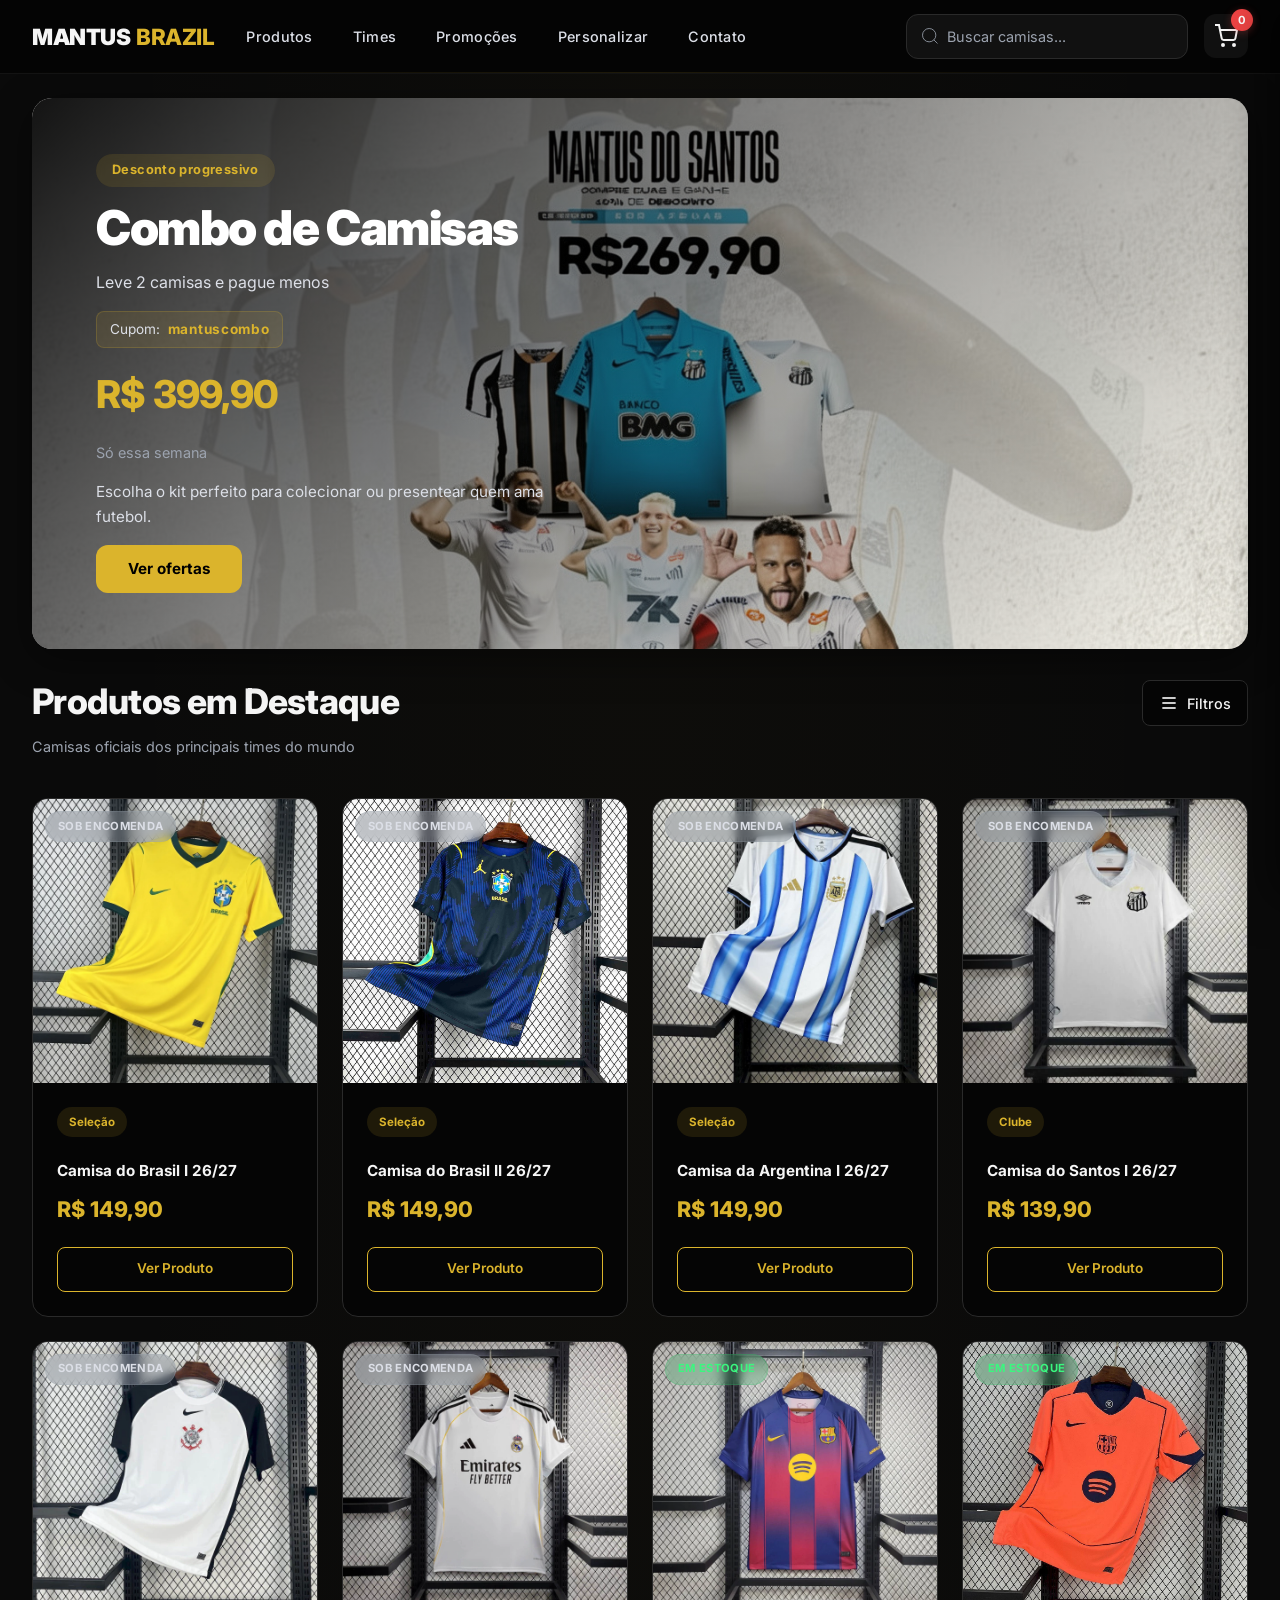
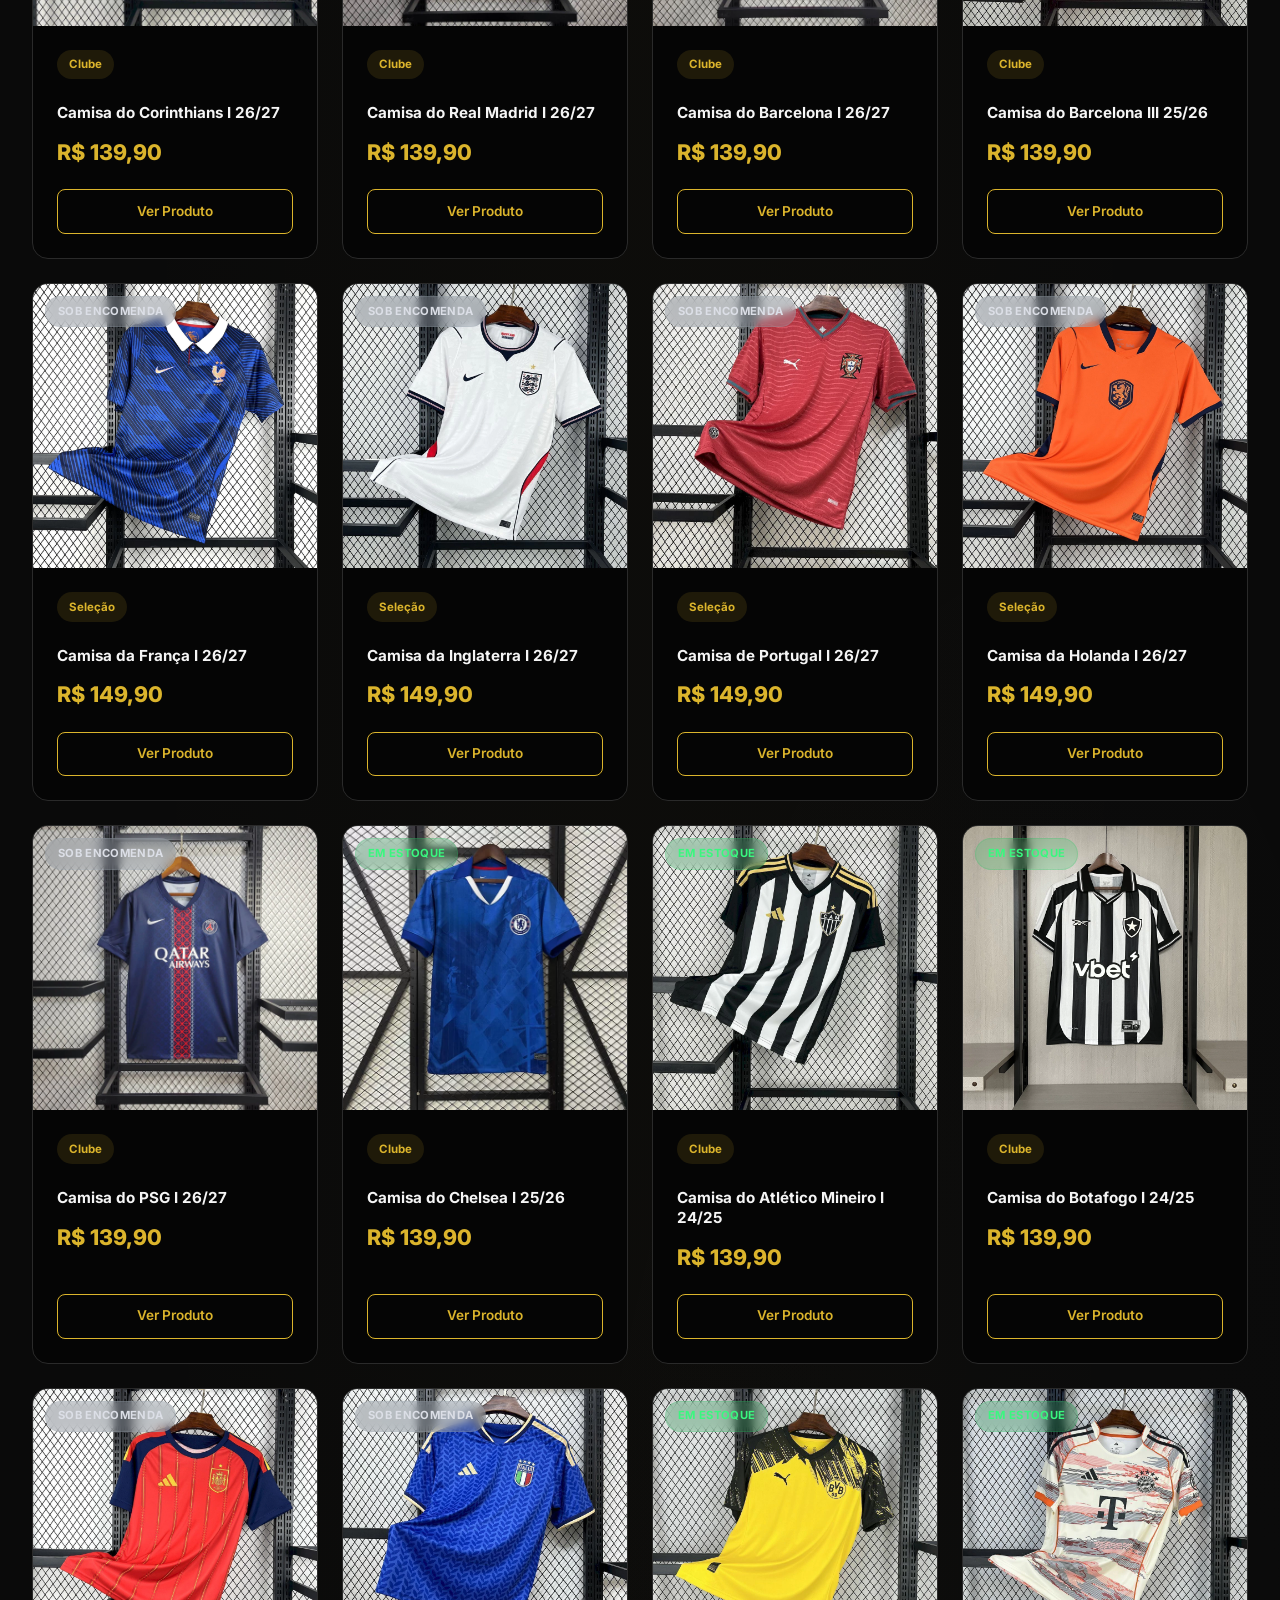
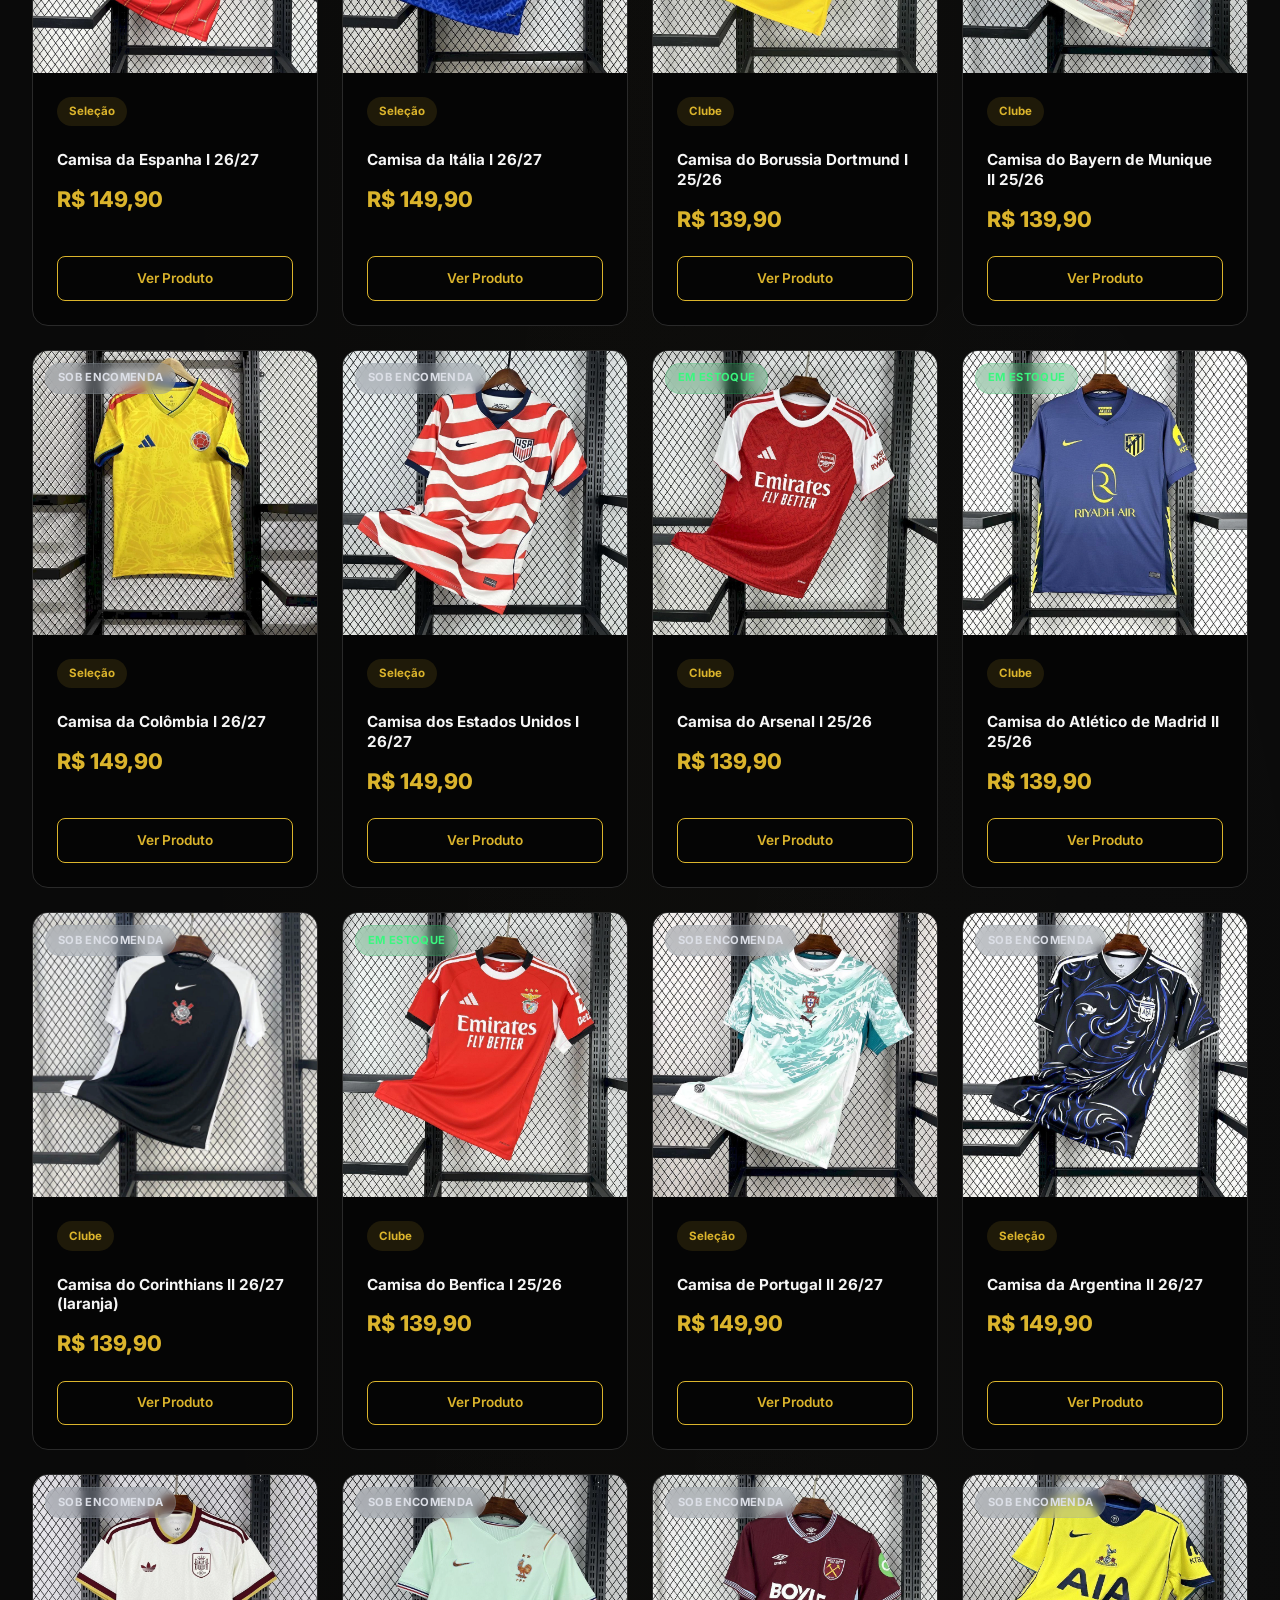
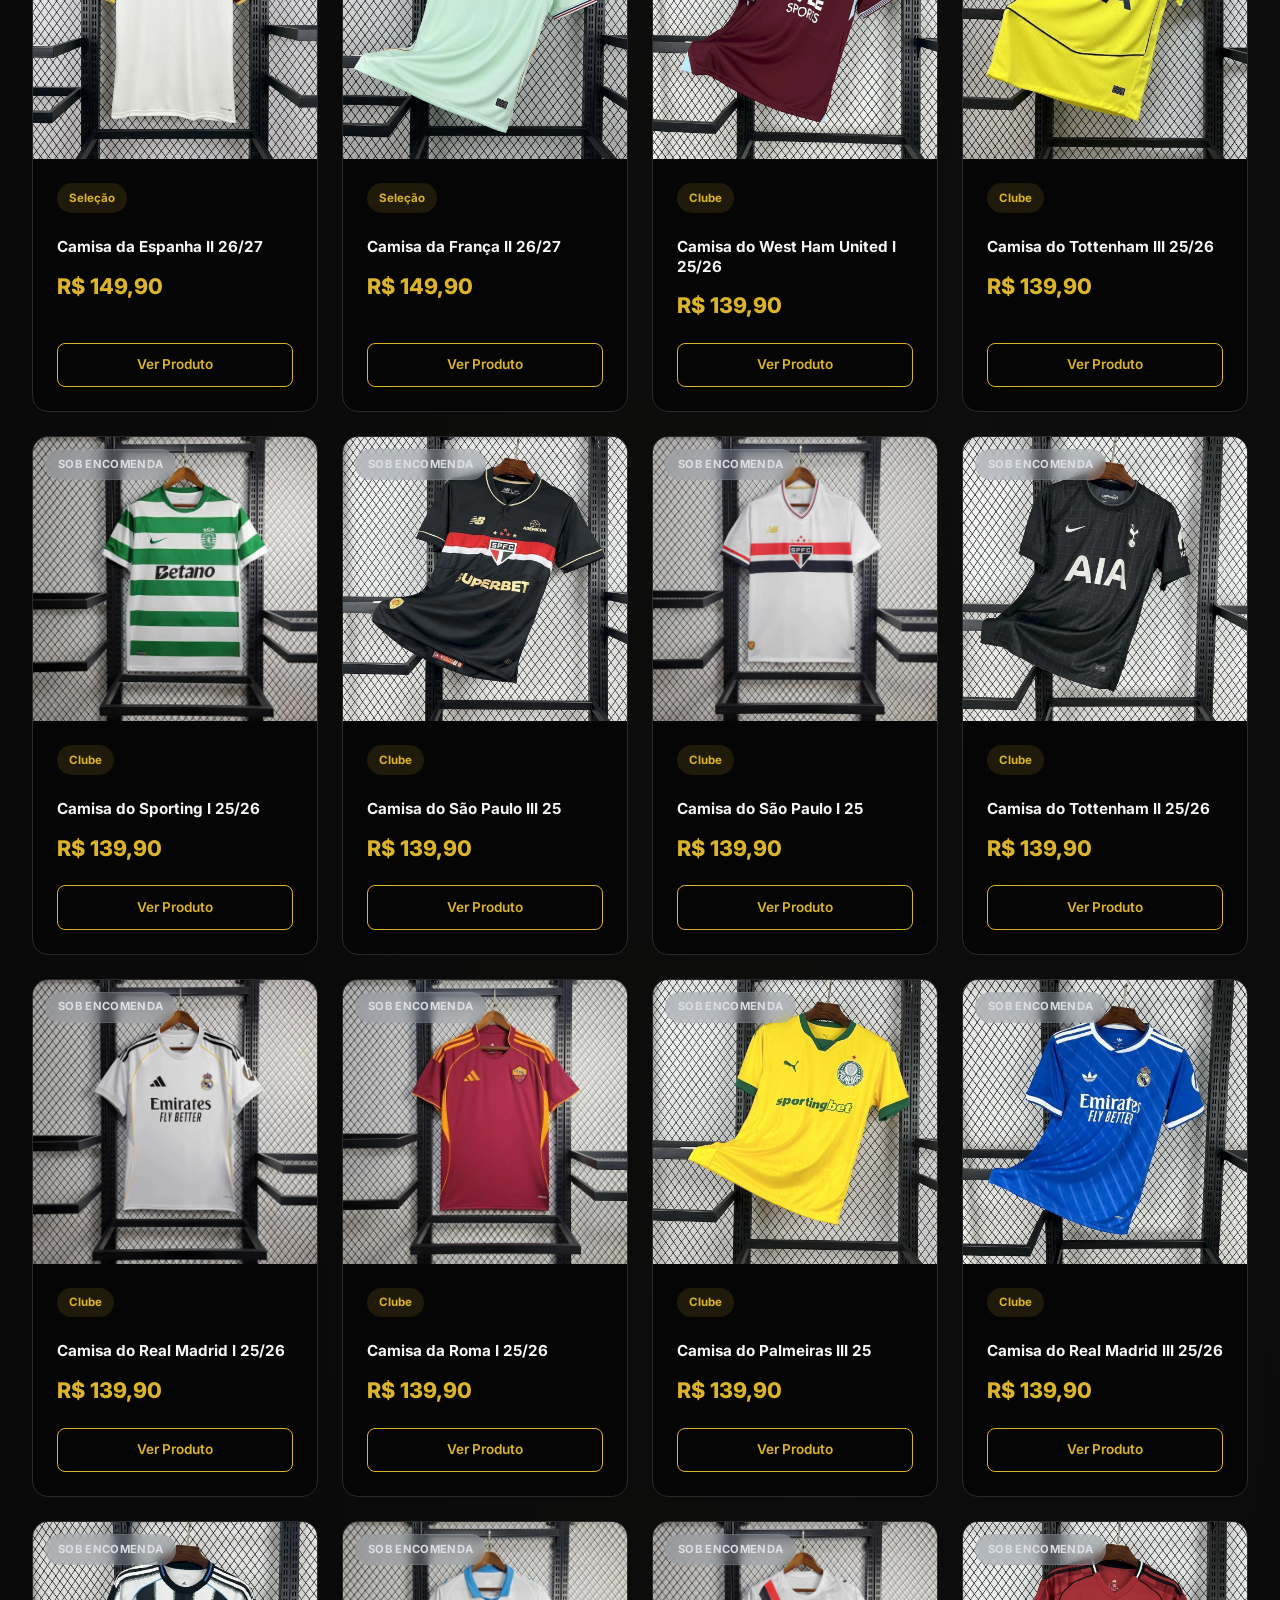
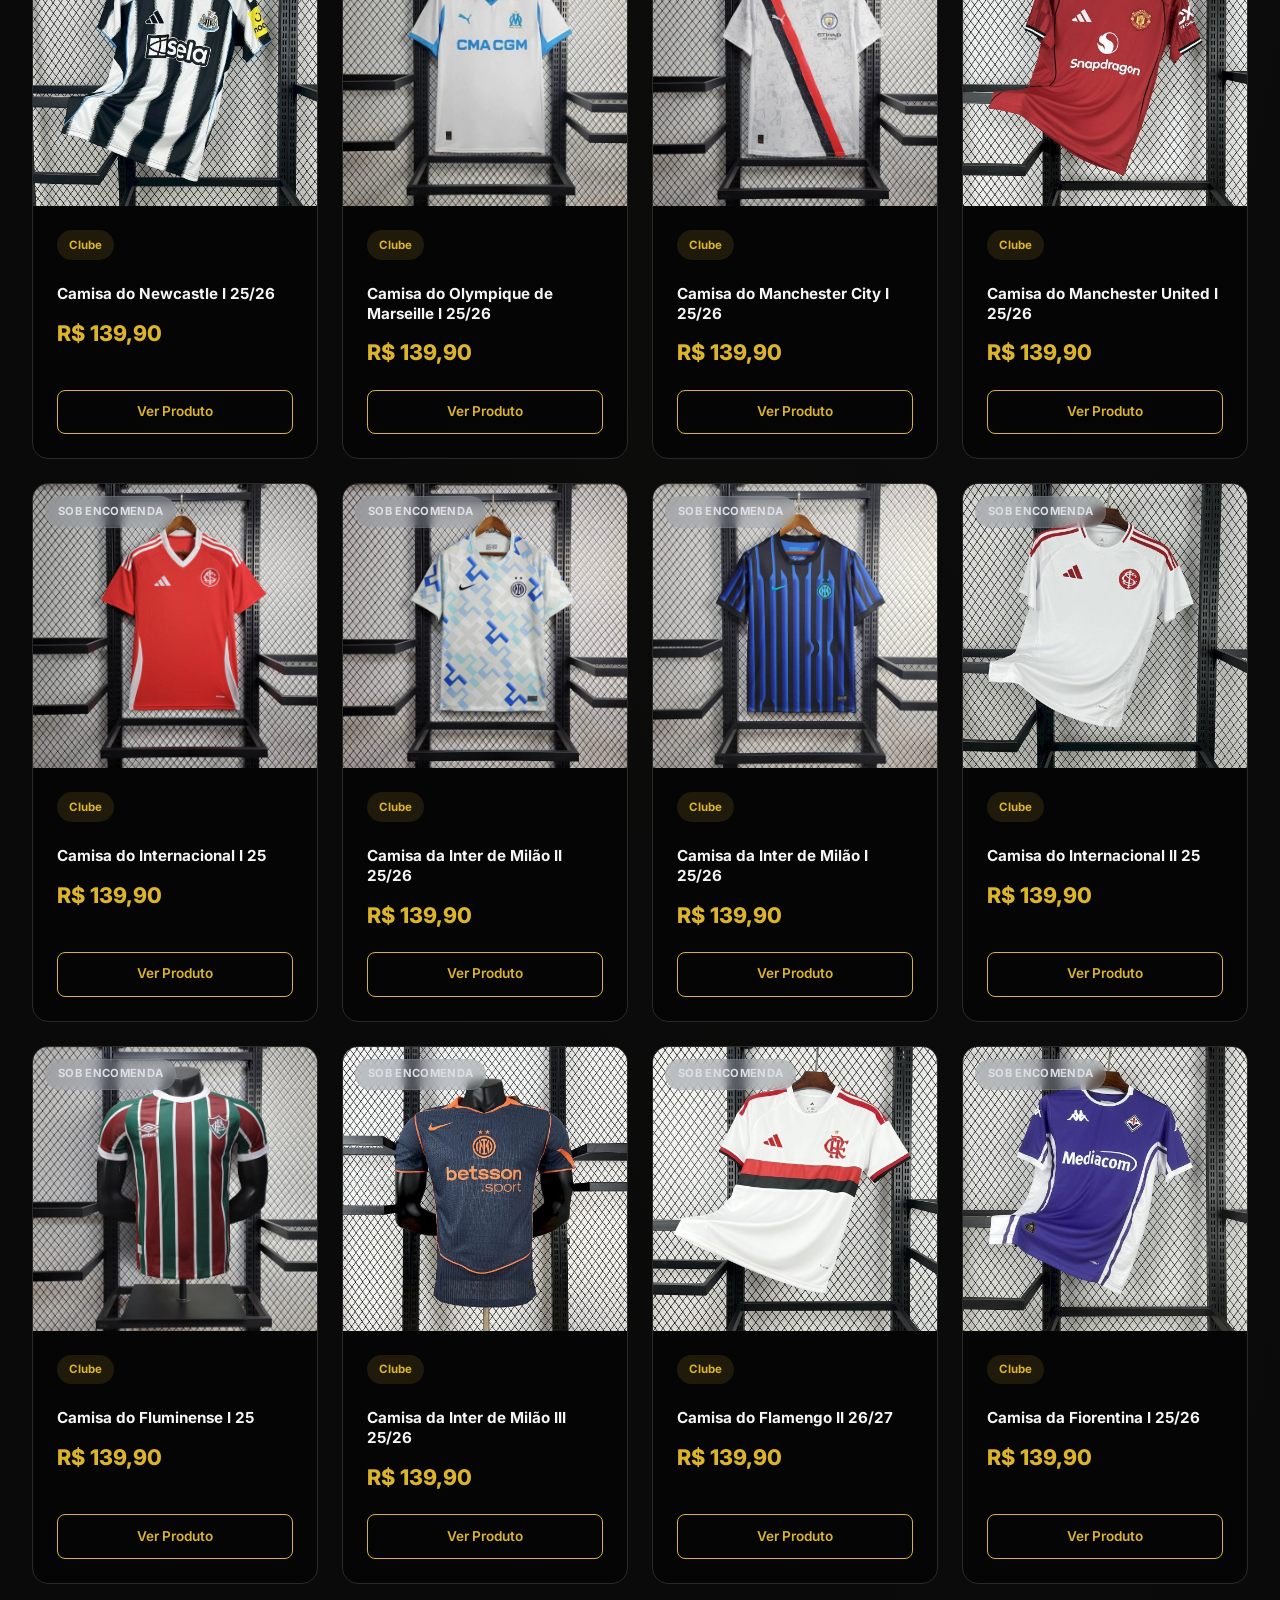
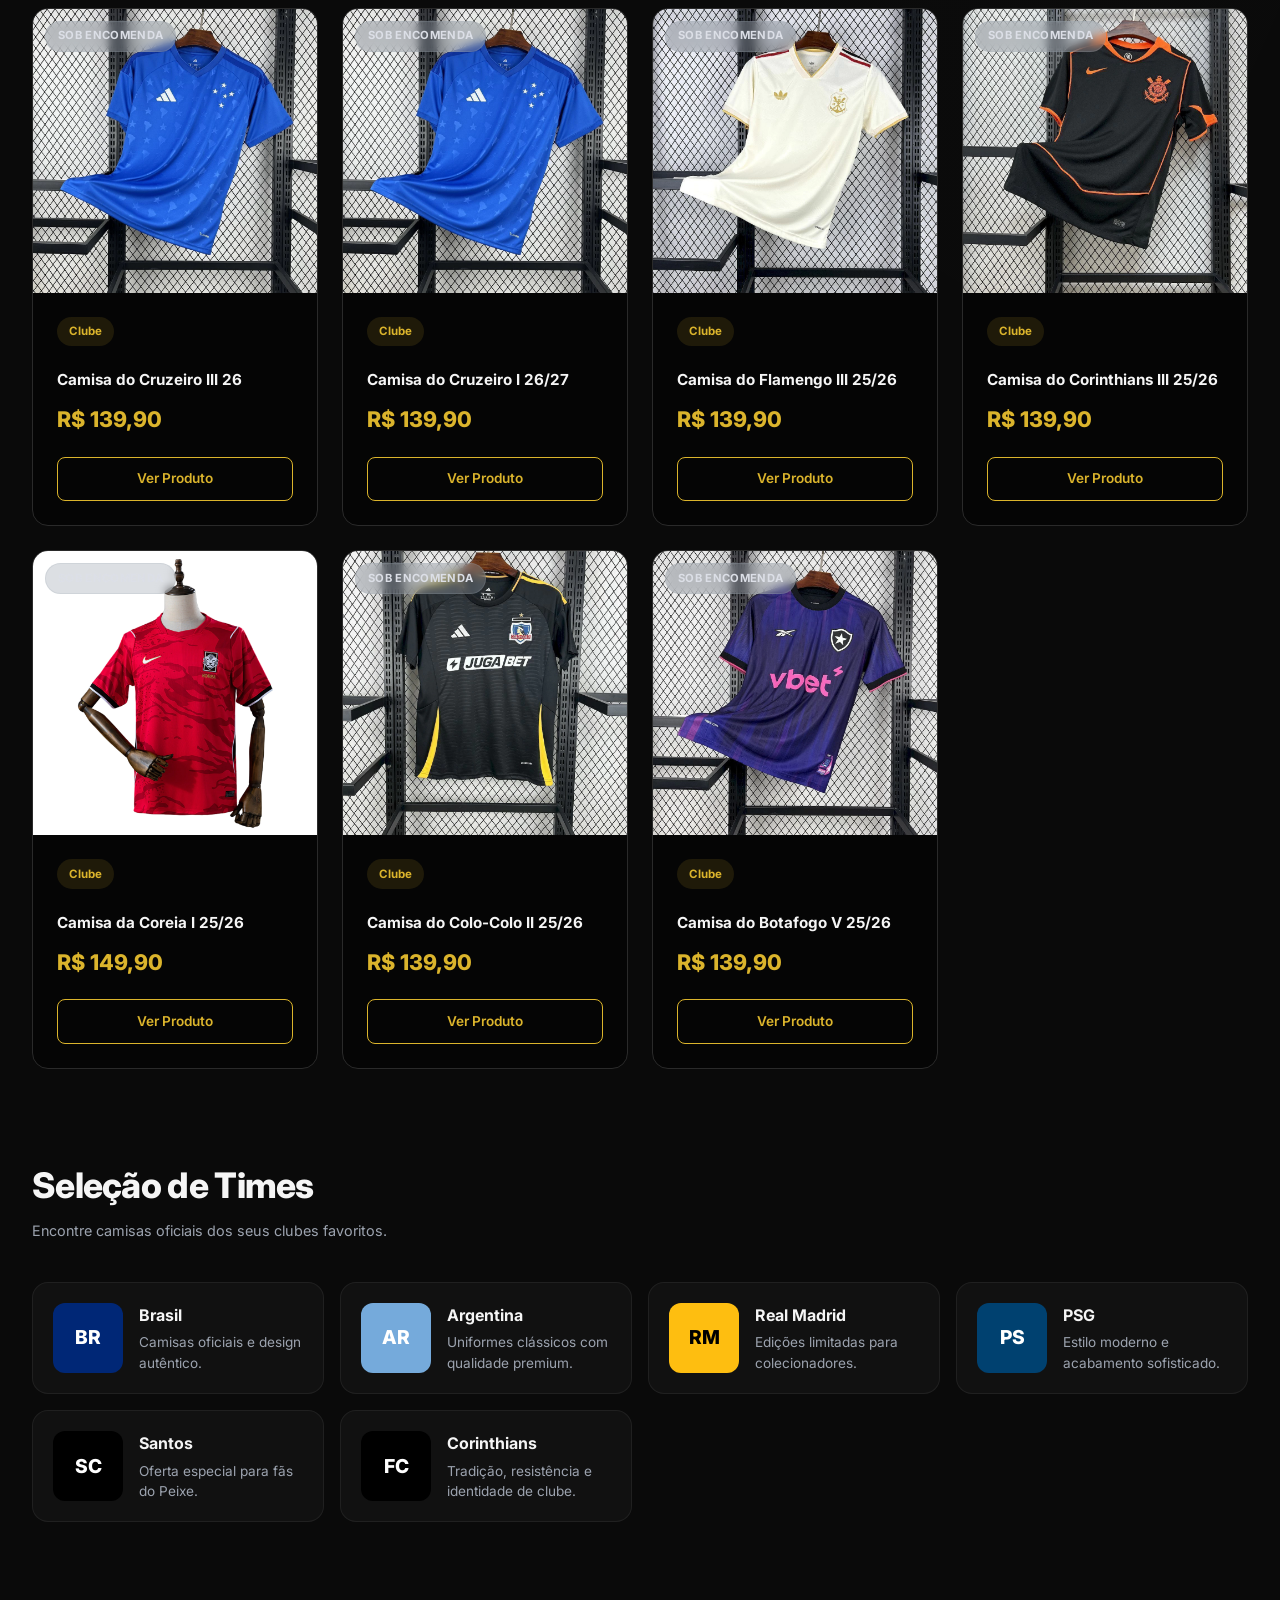
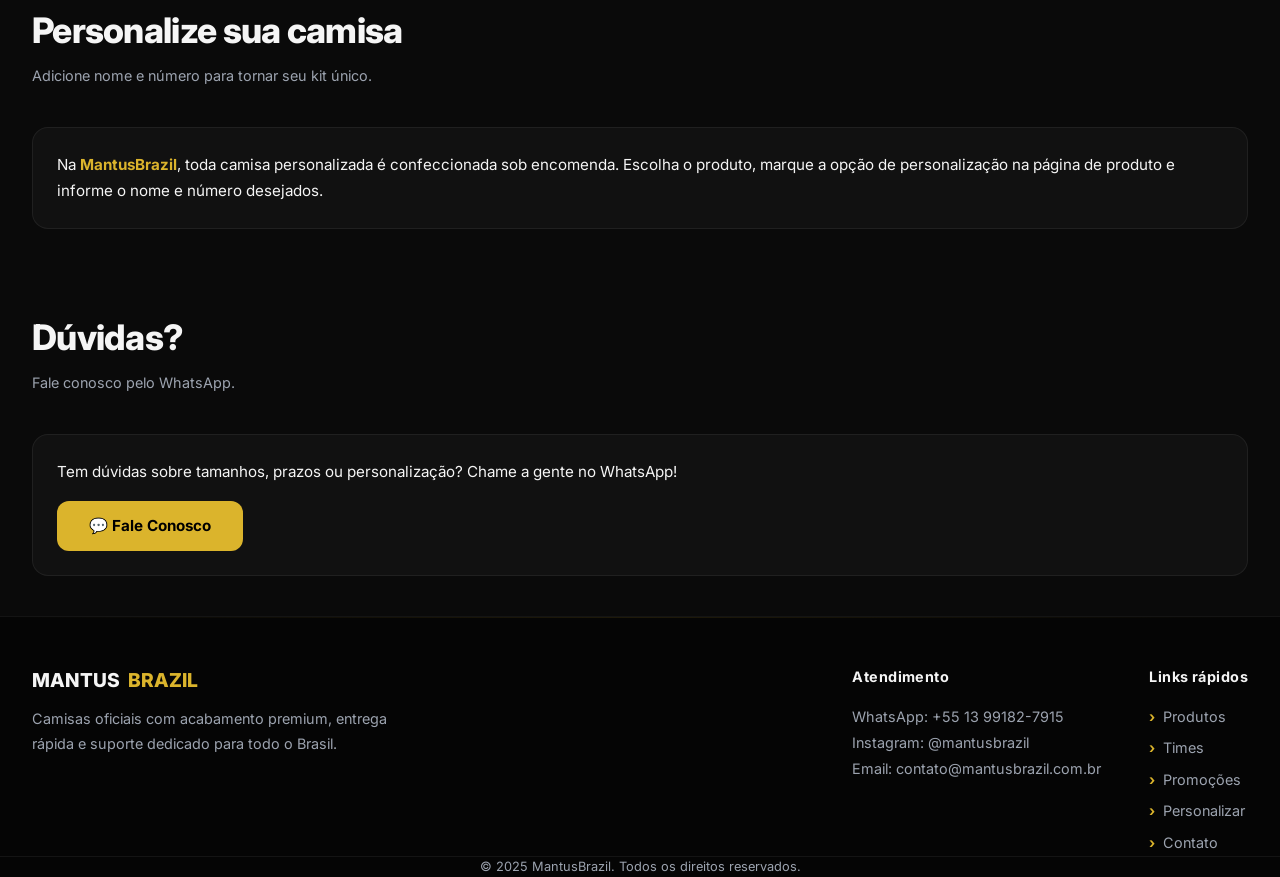
==== commit 6680d39b: "Add product images and update catalog/stock Added multiple team images to img/, removed the benefits" ====
--- a/index.html
+++ b/index.html
@@ -75,32 +75,6 @@
               <polyline points="9 18 15 12 9 6"></polyline>
             </svg>
           </button>
-        </div>
-      </section>
-
-      <!-- ============ BENEFITS BAR ============ -->
-      <section class="benefits-section">
-        <div class="benefits-grid">
-          <div class="benefit-card">
-            <div class="benefit-icon">🚚</div>
-            <h3>Envio para todo Brasil</h3>
-            <p>Entrega rápida e segura para sua cidade.</p>
-          </div>
-          <div class="benefit-card">
-            <div class="benefit-icon">✅</div>
-            <h3>Qualidade Oficial</h3>
-            <p>Camisas com acabamento premium e escudo bordado.</p>
-          </div>
-          <div class="benefit-card">
-            <div class="benefit-icon">💬</div>
-            <h3>Suporte via WhatsApp</h3>
-            <p>Tire dúvidas e personalize seu pedido.</p>
-          </div>
-          <div class="benefit-card">
-            <div class="benefit-icon">🔄</div>
-            <h3>Personalização</h3>
-            <p>Adicione nome e número na sua camisa.</p>
-          </div>
         </div>
       </section>
 
